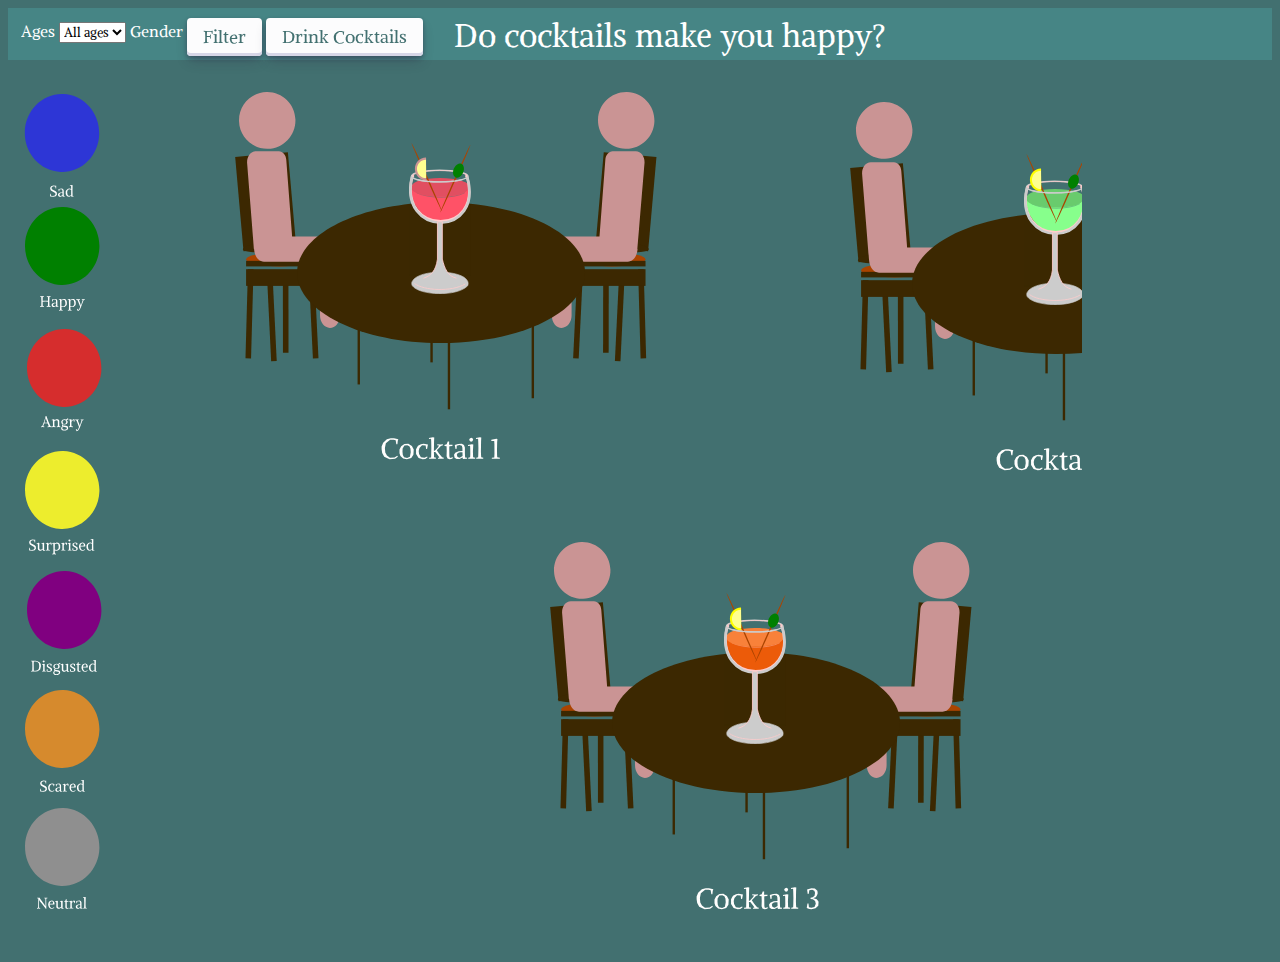
==== baroverview.html @ 88bedfd8 "asdd" ====
<!DOCTYPE html>
<html lang="en">
<head>
    <meta charset="UTF-8">
    <meta http-equiv="X-UA-Compatible" content="IE=edge">
    <meta name="viewport" content="width=device-width, initial-scale=1.0">
    <title>Food & Emotions</title>
    <link rel="stylesheet" href="css/stylesheet.css">
    <script src="https://d3js.org/d3.v6.min.js"></script>
    <link rel="stylesheet" type="text/css" href="//fonts.googleapis.com/css?family=Alike+Angular" />
    <link rel="icon" type="image/x-icon" href="images/cocktail.ico">
</head>
<body>
    <script src="js/script.js" ></script>
    <div class="topBar">
        <div class="buttonsPart">
        <form id="filterForm">
            <label for="Age">Ages</label>
            <select id="iAgeGroupInput" name="iAgeGroupInput">
                <option value="1">All ages</option>
                <option value="2">18 - 25</option>
                <option value="3">26 - 35</option>
                <option value="4">36 - 45</option>
                <option value="5">46+</option>
            </select>
            <label for="gender">Gender</label>
            <select id="sGenderInput" name="sGender">
                <option value="empty">Both</option>
                <option value="M">Male</option>
                <option value="F">Female</option>
            </select>
            </form> 
            <div class="ButtonsBox">
                <a id="filterButton" onclick="resetData()"><span>Filter</span></a>
                <a id="drinkButton" onclick="drinkAllCocktails()"><span>Drink Cocktails</span></a>
            </div>
        </div>
        <div class="pageTitle">
            <h1>Do cocktails make you happy?</h1>
        </div>
    </div>
        <div class="siteContent">
        <div class="svgBox">
            <svg width="1487" height="890" viewBox="0 0 1487 890" fill="none" xmlns="http://www.w3.org/2000/svg">
                <g clip-path="url(#clip0_1_2)">
                <rect width="1487" height="890" fill="#427070"/>
                <a href="table3.html" >
                <g clip-path="url(#clip1_1_2)">
                <rect x="926.237" y="661.971" width="5.56797" height="89.0875" transform="rotate(2.79064 926.237 661.971)" fill="#3C2801"/>
                <rect x="884.477" y="659.187" width="5.56797" height="89.0875" transform="rotate(2.79064 884.477 659.187)" fill="#3C2801"/>
                <rect x="945.096" y="659.365" width="5.56797" height="89.0875" transform="rotate(-1.59746 945.096 659.365)" fill="#3C2801"/>
                <rect x="910.194" y="661.558" width="5.56797" height="81.2284" transform="rotate(0.0763687 910.194 661.558)" fill="#3C2801"/>
                <rect x="882.924" y="659.187" width="69.5996" height="16.7039" fill="#3C2801"/>
                <ellipse cx="919.116" cy="649.443" rx="33.4078" ry="6.95996" fill="#AA4400"/>
                <rect x="885.708" y="650.835" width="66.8156" height="5.56797" fill="#3C2801"/>
                <rect x="910.75" y="542.26" width="52.8957" height="94.6554" transform="rotate(5.05367 910.75 542.26)" fill="#3C2801"/>
                <ellipse cx="929.379" cy="636.403" rx="26.5828" ry="4.99999" transform="rotate(6.19465 929.379 636.403)" fill="#3C2801"/>
                <g id="faceCocktail3">
                    <path id="faceCocktail3" d="M932.389 538.752C947.97 539.227 960.975 526.907 961.432 511.238C961.89 495.574 949.633 482.488 934.051 482.013C918.477 481.54 905.47 493.859 905.013 509.52C904.552 525.192 916.815 538.278 932.389 538.752Z" fill="#CA9494"/>
                    <g class="sadFaceExpression">
                        <path d="M919.5 503C921.985 503 924 501.209 924 499C924 496.791 921.985 495 919.5 495C917.015 495 915 496.791 915 499C915 501.209 917.015 503 919.5 503Z" fill="black"/>
                        <path d="M940.5 503C942.985 503 945 501.209 945 499C945 496.791 942.985 495 940.5 495C938.015 495 936 496.791 936 499C936 501.209 938.015 503 940.5 503Z" fill="black"/>
                        <path d="M941.143 522.999C940.953 522.999 940.761 522.903 940.601 522.703C937.476 518.786 933.533 516.629 929.5 516.629C925.466 516.629 921.524 518.786 918.399 522.703C918.033 523.163 917.493 523.079 917.193 522.517C916.894 521.955 916.948 521.127 917.315 520.668C920.745 516.368 925.073 514 929.5 514C933.927 514 938.255 516.368 941.685 520.667C942.052 521.127 942.106 521.955 941.807 522.516C941.637 522.835 941.391 522.999 941.143 522.999Z" fill="black"/>
                    </g>
                    <g class="happyFaceExpression">
                        <path d="M919.475 505.289C921.445 505.289 923.042 503.691 923.042 501.721C923.042 499.751 921.445 498.154 919.475 498.154C917.505 498.154 915.908 499.751 915.908 501.721C915.908 503.691 917.505 505.289 919.475 505.289Z" fill="black"/>
                        <path d="M939.452 505.289C941.422 505.289 943.02 503.691 943.02 501.721C943.02 499.751 941.422 498.154 939.452 498.154C937.482 498.154 935.885 499.751 935.885 501.721C935.885 503.691 937.482 505.289 939.452 505.289Z" fill="black"/>
                        <path d="M929.464 525.833C923.789 525.833 918.521 523.001 915.372 518.258C914.936 517.602 915.115 516.716 915.771 516.28C916.428 515.843 917.314 516.024 917.749 516.68C920.368 520.625 924.747 522.98 929.464 522.98C934.18 522.98 938.559 520.625 941.178 516.68C941.613 516.023 942.498 515.843 943.156 516.28C943.812 516.716 943.991 517.603 943.555 518.258C940.406 523.001 935.138 525.833 929.464 525.833Z" fill="black"/>
                    </g>
                    <g class="disgustedFaceExpression">
                        <path d="M920.512 506.64C922.573 506.64 924.244 504.97 924.244 502.908C924.244 500.847 922.573 499.176 920.512 499.176C918.451 499.176 916.78 500.847 916.78 502.908C916.78 504.97 918.451 506.64 920.512 506.64Z" fill="black"/>
                        <path d="M941.412 506.64C943.473 506.64 945.144 504.97 945.144 502.908C945.144 500.847 943.473 499.176 941.412 499.176C939.35 499.176 937.68 500.847 937.68 502.908C937.68 504.97 939.35 506.64 941.412 506.64Z" fill="black"/>
                        <path d="M943.215 523.278C942.225 524.441 941.302 525.031 940.471 525.031C940.459 525.031 940.449 525.031 940.438 525.031C939.634 525.015 938.777 524.435 937.883 523.297C936.643 521.762 935.354 520.985 933.994 521.001C932.675 521.012 931.407 521.778 930.226 523.276L930.224 523.277C929.233 524.44 928.311 525.03 927.48 525.03C927.469 525.03 927.458 525.03 927.447 525.03C926.643 525.014 925.787 524.434 924.892 523.296C923.661 521.771 922.361 521 921.029 521C921.02 521 921.011 521 921.002 521C919.673 521.011 918.396 521.787 917.207 523.308C916.869 523.74 916.954 524.359 917.397 524.689C917.84 525.019 918.473 524.935 918.811 524.503C919.602 523.493 920.344 522.975 921.018 522.97C921.021 522.97 921.025 522.97 921.028 522.97C921.711 522.97 922.478 523.49 923.298 524.505C924.577 526.133 925.958 526.972 927.406 527C927.431 527 927.456 527 927.48 527C928.938 527 930.384 526.171 931.775 524.535C931.78 524.53 931.78 524.522 931.785 524.517C931.791 524.511 931.798 524.509 931.802 524.503C932.593 523.493 933.336 522.975 934.008 522.97C934.012 522.97 934.016 522.97 934.019 522.97C934.702 522.97 935.469 523.49 936.289 524.505C937.567 526.133 938.949 526.972 940.396 527C940.421 527 940.446 527 940.47 527C941.928 527 943.375 526.171 944.767 524.535C945.124 524.117 945.064 523.496 944.635 523.148C944.208 522.8 943.572 522.86 943.215 523.278Z" fill="black"/>
                    </g>
                    <g class="surprisedFaceExpression">
                        <path d="M920.512 506.64C922.573 506.64 924.244 504.97 924.244 502.908C924.244 500.847 922.573 499.176 920.512 499.176C918.451 499.176 916.78 500.847 916.78 502.908C916.78 504.97 918.451 506.64 920.512 506.64Z" fill="black"/>
                        <path d="M941.412 506.64C943.473 506.64 945.144 504.97 945.144 502.908C945.144 500.847 943.473 499.176 941.412 499.176C939.35 499.176 937.68 500.847 937.68 502.908C937.68 504.97 939.35 506.64 941.412 506.64Z" fill="black"/>
                        <path d="M930.962 531.608C926.336 531.608 922.573 527.844 922.573 523.219C922.573 518.593 926.336 514.829 930.962 514.829C935.587 514.829 939.351 518.593 939.351 523.218C939.351 527.844 935.587 531.608 930.962 531.608ZM930.962 517.815C927.982 517.815 925.559 520.238 925.559 523.218C925.559 526.198 927.982 528.622 930.962 528.622C933.942 528.622 936.365 526.198 936.365 523.219C936.365 520.239 933.942 517.815 930.962 517.815Z" fill="black"/>
                    </g>
                    <g class="scaredFaceExpression">
                        <path d="M944.392 523.646L941.192 521.512C940.833 521.274 940.367 521.274 940.008 521.512L937.4 523.251L934.792 521.512C934.433 521.274 933.967 521.274 933.608 521.512L931 523.251L928.392 521.512C928.033 521.274 927.567 521.274 927.208 521.512L924.6 523.251L921.992 521.512C921.633 521.274 921.167 521.274 920.808 521.512L917.608 523.646C917.118 523.973 916.986 524.635 917.312 525.125C917.639 525.615 918.301 525.748 918.792 525.421L921.4 523.682L924.008 525.421C924.367 525.66 924.834 525.66 925.192 525.421L927.8 523.682L930.409 525.421C930.767 525.66 931.234 525.66 931.592 525.421L934.2 523.682L936.809 525.421C937.167 525.66 937.634 525.66 937.992 525.421L940.6 523.682L943.209 525.421C943.699 525.748 944.361 525.615 944.688 525.125C945.015 524.635 944.882 523.973 944.392 523.646Z" fill="black"/>
                        <path d="M924.6 507.467C924.6 503.932 921.734 501.067 918.2 501.067C914.666 501.067 911.8 503.932 911.8 507.467C911.8 511.001 914.666 513.867 918.2 513.867C921.734 513.867 924.6 511.001 924.6 507.467ZM913.933 507.467C913.933 505.111 915.844 503.2 918.2 503.2C920.556 503.2 922.467 505.111 922.467 507.467C922.467 509.822 920.556 511.733 918.2 511.733C915.844 511.733 913.933 509.823 913.933 507.467Z" fill="black"/>
                        <path d="M913.292 499.787C913.764 500.14 914.432 500.045 914.786 499.574C915.587 498.506 916.839 497.867 918.199 497.867C919.561 497.867 920.815 498.507 921.616 499.576C921.969 500.047 922.638 500.142 923.109 499.789C923.581 499.436 923.676 498.767 923.323 498.296C922.123 496.695 920.24 495.733 918.199 495.733C916.161 495.733 914.28 496.694 913.08 498.293C912.726 498.764 912.821 499.433 913.292 499.787Z" fill="black"/>
                        <path d="M938.89 499.787C939.361 500.14 940.03 500.045 940.383 499.574C941.185 498.506 942.437 497.867 943.797 497.867C945.159 497.867 946.412 498.507 947.214 499.576C947.567 500.047 948.236 500.142 948.707 499.789C949.178 499.435 949.274 498.767 948.92 498.296C947.72 496.695 945.838 495.733 943.797 495.733C941.759 495.733 939.878 496.694 938.677 498.293C938.324 498.764 938.419 499.433 938.89 499.787Z" fill="black"/>
                        <path d="M943.8 501.067C940.266 501.067 937.4 503.932 937.4 507.467C937.4 511.001 940.266 513.867 943.8 513.867C947.334 513.867 950.2 511.001 950.2 507.467C950.2 503.932 947.334 501.067 943.8 501.067ZM943.8 511.733C941.444 511.733 939.533 509.823 939.533 507.467C939.533 505.111 941.444 503.2 943.8 503.2C946.156 503.2 948.067 505.111 948.067 507.467C948.067 509.822 946.156 511.733 943.8 511.733Z" fill="black"/>
                        <path d="M943.8 508.533C944.389 508.533 944.867 508.056 944.867 507.467C944.867 506.878 944.389 506.4 943.8 506.4C943.211 506.4 942.733 506.878 942.733 507.467C942.733 508.056 943.211 508.533 943.8 508.533Z" fill="black"/>
                        <path d="M918.2 508.533C918.789 508.533 919.267 508.056 919.267 507.467C919.267 506.878 918.789 506.4 918.2 506.4C917.611 506.4 917.133 506.878 917.133 507.467C917.133 508.056 917.611 508.533 918.2 508.533Z" fill="black"/>
                    </g>
                    <g class="neutralFaceExpression">
                        <path d="M921.625 504.5C921.625 506.571 919.946 508.25 917.875 508.25C915.804 508.25 914.125 506.571 914.125 504.5C914.125 502.429 915.804 500.75 917.875 500.75C919.946 500.75 921.625 502.429 921.625 504.5Z" fill="black"/>
                        <path d="M947.875 504.5C947.875 506.571 946.196 508.25 944.125 508.25C942.054 508.25 940.375 506.571 940.375 504.5C940.375 502.429 942.054 500.75 944.125 500.75C946.196 500.75 947.875 502.429 947.875 504.5Z" fill="black"/>
                        <path fill-rule="evenodd" clip-rule="evenodd" d="M916 525.125C916 524.089 916.839 523.25 917.875 523.25H944.125C945.161 523.25 946 524.089 946 525.125C946 526.161 945.161 527 944.125 527H917.875C916.839 527 916 526.161 916 525.125Z" fill="black"/>
                    </g>
                    <g class="angryFaceExpression">
                        <path d="M918.284 526.173C919.532 525.093 921.239 524.263 923.173 523.705C925.119 523.143 927.299 522.854 929.5 522.854C931.701 522.854 933.881 523.143 935.827 523.705C937.761 524.263 939.468 525.093 940.716 526.173" stroke="black" stroke-width="2.66667" stroke-linecap="round"/>
                        <path d="M944.292 500.667L935.417 506.583" stroke="black" stroke-width="2.66667" stroke-linecap="round"/>
                        <path d="M914.708 500.667L923.583 506.583" stroke="black" stroke-width="2.66667" stroke-linecap="round"/>
                        <path d="M917.667 509.542C919.3 509.542 920.625 508.217 920.625 506.583C920.625 504.949 919.3 503.625 917.667 503.625C916.033 503.625 914.708 504.949 914.708 506.583C914.708 508.217 916.033 509.542 917.667 509.542Z" fill="black"/>
                        <path d="M941.333 509.542C942.967 509.542 944.292 508.217 944.292 506.583C944.292 504.949 942.967 503.625 941.333 503.625C939.699 503.625 938.375 504.949 938.375 506.583C938.375 508.217 939.699 509.542 941.333 509.542Z" fill="black"/>
                    </g>
                </g>
                
                <path d="M951.495 553.319C951.744 550.226 950.95 547.145 949.315 544.837C947.679 542.528 945.348 541.198 942.901 541.198H919.65C915.872 541.198 912.71 544.847 912.347 549.628L906.497 626.515H871.946C868.435 626.515 865.067 628.29 862.587 631.449C860.106 634.609 858.715 638.894 858.72 643.358L858.794 705.378C858.803 712.327 863.235 717.921 868.697 717.921C868.701 717.921 868.709 717.921 868.714 717.921C874.184 717.921 878.61 712.27 878.603 705.316L878.544 655.525C878.543 654.498 878.863 653.513 879.434 652.785C880.004 652.059 880.779 651.652 881.586 651.652H934.659C940.128 651.652 943.986 646.344 944.564 639.066C944.601 638.582 949.385 579.408 951.495 553.319Z" fill="#CA9494"/>
                <rect width="5.56797" height="89.0875" transform="matrix(-0.998814 0.0486865 0.0486865 0.998814 579.383 661.971)" fill="#3C2801"/>
                <rect width="5.56797" height="89.0875" transform="matrix(-0.998814 0.0486865 0.0486865 0.998814 621.143 659.187)" fill="#3C2801"/>
                <rect width="5.56797" height="89.0875" transform="matrix(-0.999611 -0.0278773 -0.0278773 0.999611 560.524 659.365)" fill="#3C2801"/>
                <rect width="5.56797" height="81.2284" transform="matrix(-0.999999 0.00133288 0.00133288 0.999999 595.426 661.558)" fill="#3C2801"/>
                <rect width="69.5996" height="16.7039" transform="matrix(-1 0 0 1 622.696 659.187)" fill="#3C2801"/>
                <ellipse cx="33.4078" cy="6.95996" rx="33.4078" ry="6.95996" transform="matrix(-1 0 0 1 619.912 642.483)" fill="#AA4400"/>
                <rect width="66.8156" height="5.56797" transform="matrix(-1 0 0 1 619.912 650.835)" fill="#3C2801"/>
                <rect width="52.8957" height="94.6554" transform="matrix(-0.996113 0.0880888 0.0880888 0.996113 594.87 542.26)" fill="#3C2801"/>
                <ellipse cx="26.5828" cy="4.99999" rx="26.5828" ry="4.99999" transform="matrix(-0.994161 0.107907 0.107907 0.994161 602.129 628.564)" fill="#3C2801"/>
                <g  id="faceCocktail3">
                    <path id="faceCocktail3" d="M575.056 538.752C559.474 539.227 546.47 526.907 546.012 511.238C545.555 495.574 557.812 482.488 573.394 482.013C588.967 481.54 601.975 493.859 602.432 509.52C602.893 525.192 590.63 538.278 575.056 538.752Z" fill="#CA9494"/>
                    <g class="sadFaceExpression">
                        <path d="M564.5 505C566.985 505 569 503.209 569 501C569 498.791 566.985 497 564.5 497C562.015 497 560 498.791 560 501C560 503.209 562.015 505 564.5 505Z" fill="black"/>
                        <path d="M585.5 505C587.985 505 590 503.209 590 501C590 498.791 587.985 497 585.5 497C583.015 497 581 498.791 581 501C581 503.209 583.015 505 585.5 505Z" fill="black"/>
                        <path d="M586.143 524.999C585.953 524.999 585.761 524.903 585.601 524.703C582.476 520.786 578.533 518.629 574.5 518.629C570.466 518.629 566.524 520.786 563.399 524.703C563.033 525.163 562.493 525.079 562.193 524.517C561.894 523.955 561.948 523.127 562.315 522.668C565.745 518.368 570.073 516 574.5 516C578.927 516 583.255 518.368 586.685 522.667C587.052 523.127 587.106 523.955 586.807 524.516C586.637 524.835 586.391 524.999 586.143 524.999Z" fill="black"/>
                    </g>
                    <g class="happyFaceExpression">
                        <path d="M564.475 507.289C566.445 507.289 568.042 505.691 568.042 503.721C568.042 501.751 566.445 500.154 564.475 500.154C562.505 500.154 560.908 501.751 560.908 503.721C560.908 505.691 562.505 507.289 564.475 507.289Z" fill="black"/>
                        <path d="M584.452 507.289C586.422 507.289 588.02 505.691 588.02 503.721C588.02 501.751 586.422 500.154 584.452 500.154C582.482 500.154 580.885 501.751 580.885 503.721C580.885 505.691 582.482 507.289 584.452 507.289Z" fill="black"/>
                        <path d="M574.464 527.833C568.789 527.833 563.521 525.001 560.372 520.258C559.936 519.602 560.115 518.716 560.771 518.28C561.428 517.843 562.314 518.024 562.749 518.68C565.368 522.625 569.748 524.98 574.464 524.98C579.18 524.98 583.559 522.625 586.178 518.68C586.613 518.023 587.498 517.843 588.156 518.28C588.812 518.716 588.991 519.603 588.555 520.258C585.406 525.001 580.138 527.833 574.464 527.833Z" fill="black"/>
                    </g>
                    <g class="disgustedFaceExpression">
                        <path d="M565.512 508.64C567.573 508.64 569.244 506.97 569.244 504.908C569.244 502.847 567.573 501.176 565.512 501.176C563.451 501.176 561.78 502.847 561.78 504.908C561.78 506.97 563.451 508.64 565.512 508.64Z" fill="black"/>
                        <path d="M586.412 508.64C588.473 508.64 590.144 506.97 590.144 504.908C590.144 502.847 588.473 501.176 586.412 501.176C584.35 501.176 582.68 502.847 582.68 504.908C582.68 506.97 584.35 508.64 586.412 508.64Z" fill="black"/>
                        <path d="M588.215 525.278C587.225 526.441 586.302 527.031 585.471 527.031C585.459 527.031 585.449 527.031 585.438 527.031C584.634 527.015 583.777 526.435 582.883 525.297C581.643 523.762 580.354 522.985 578.994 523.001C577.675 523.012 576.407 523.778 575.226 525.276L575.224 525.277C574.233 526.44 573.311 527.03 572.48 527.03C572.469 527.03 572.458 527.03 572.447 527.03C571.643 527.014 570.787 526.434 569.892 525.296C568.661 523.771 567.361 523 566.029 523C566.02 523 566.011 523 566.002 523C564.673 523.011 563.396 523.787 562.207 525.308C561.869 525.74 561.954 526.359 562.397 526.689C562.84 527.019 563.473 526.935 563.811 526.503C564.602 525.493 565.344 524.975 566.018 524.97C566.021 524.97 566.025 524.97 566.028 524.97C566.711 524.97 567.478 525.49 568.298 526.505C569.577 528.133 570.958 528.972 572.406 529C572.431 529 572.456 529 572.48 529C573.938 529 575.384 528.171 576.775 526.535C576.78 526.53 576.78 526.522 576.785 526.517C576.791 526.511 576.798 526.509 576.802 526.503C577.593 525.493 578.336 524.975 579.008 524.97C579.012 524.97 579.016 524.97 579.019 524.97C579.702 524.97 580.469 525.49 581.289 526.505C582.567 528.133 583.949 528.972 585.396 529C585.421 529 585.446 529 585.47 529C586.928 529 588.375 528.171 589.767 526.535C590.124 526.117 590.064 525.496 589.635 525.148C589.208 524.8 588.572 524.86 588.215 525.278Z" fill="black"/>
                    </g>
                    <g class="surprisedFaceExpression">
                        <path d="M565.512 508.64C567.573 508.64 569.244 506.97 569.244 504.908C569.244 502.847 567.573 501.176 565.512 501.176C563.451 501.176 561.78 502.847 561.78 504.908C561.78 506.97 563.451 508.64 565.512 508.64Z" fill="black"/>
                        <path d="M586.412 508.64C588.473 508.64 590.144 506.97 590.144 504.908C590.144 502.847 588.473 501.176 586.412 501.176C584.35 501.176 582.68 502.847 582.68 504.908C582.68 506.97 584.35 508.64 586.412 508.64Z" fill="black"/>
                        <path d="M575.962 533.608C571.336 533.608 567.573 529.844 567.573 525.219C567.573 520.593 571.336 516.829 575.962 516.829C580.587 516.829 584.351 520.593 584.351 525.218C584.351 529.844 580.587 533.608 575.962 533.608ZM575.962 519.815C572.982 519.815 570.559 522.238 570.559 525.218C570.559 528.198 572.982 530.622 575.962 530.622C578.942 530.622 581.365 528.198 581.365 525.219C581.365 522.239 578.942 519.815 575.962 519.815Z" fill="black"/>
                    </g>
                    <g class="scaredFaceExpression">
                        <path d="M589.392 525.646L586.192 523.512C585.833 523.274 585.367 523.274 585.008 523.512L582.4 525.251L579.792 523.512C579.433 523.274 578.967 523.274 578.608 523.512L576 525.251L573.392 523.512C573.033 523.274 572.567 523.274 572.208 523.512L569.6 525.251L566.992 523.512C566.633 523.274 566.167 523.274 565.808 523.512L562.608 525.646C562.118 525.973 561.986 526.635 562.312 527.125C562.639 527.615 563.301 527.748 563.792 527.421L566.4 525.682L569.008 527.421C569.367 527.66 569.834 527.66 570.192 527.421L572.8 525.682L575.409 527.421C575.767 527.66 576.234 527.66 576.592 527.421L579.2 525.682L581.809 527.421C582.167 527.66 582.634 527.66 582.992 527.421L585.6 525.682L588.209 527.421C588.699 527.748 589.361 527.615 589.688 527.125C590.015 526.635 589.882 525.973 589.392 525.646Z" fill="black"/>
                        <path d="M569.6 509.467C569.6 505.932 566.734 503.067 563.2 503.067C559.666 503.067 556.8 505.932 556.8 509.467C556.8 513.001 559.666 515.867 563.2 515.867C566.734 515.867 569.6 513.001 569.6 509.467ZM558.933 509.467C558.933 507.111 560.844 505.2 563.2 505.2C565.556 505.2 567.467 507.111 567.467 509.467C567.467 511.822 565.556 513.733 563.2 513.733C560.844 513.733 558.933 511.823 558.933 509.467Z" fill="black"/>
                        <path d="M558.292 501.787C558.764 502.14 559.432 502.045 559.786 501.574C560.587 500.506 561.839 499.867 563.199 499.867C564.561 499.867 565.815 500.507 566.616 501.576C566.969 502.047 567.638 502.142 568.109 501.789C568.581 501.436 568.676 500.767 568.323 500.296C567.123 498.695 565.24 497.733 563.199 497.733C561.161 497.733 559.28 498.694 558.08 500.293C557.726 500.764 557.821 501.433 558.292 501.787Z" fill="black"/>
                        <path d="M583.89 501.787C584.361 502.14 585.03 502.045 585.383 501.574C586.185 500.506 587.437 499.867 588.797 499.867C590.159 499.867 591.412 500.507 592.214 501.576C592.567 502.047 593.236 502.142 593.707 501.789C594.178 501.435 594.274 500.767 593.92 500.296C592.72 498.695 590.838 497.733 588.797 497.733C586.759 497.733 584.878 498.694 583.677 500.293C583.324 500.764 583.419 501.433 583.89 501.787Z" fill="black"/>
                        <path d="M588.8 503.067C585.266 503.067 582.4 505.932 582.4 509.467C582.4 513.001 585.266 515.867 588.8 515.867C592.334 515.867 595.2 513.001 595.2 509.467C595.2 505.932 592.334 503.067 588.8 503.067ZM588.8 513.733C586.444 513.733 584.533 511.823 584.533 509.467C584.533 507.111 586.444 505.2 588.8 505.2C591.156 505.2 593.067 507.111 593.067 509.467C593.067 511.822 591.156 513.733 588.8 513.733Z" fill="black"/>
                        <path d="M588.8 510.533C589.389 510.533 589.867 510.056 589.867 509.467C589.867 508.878 589.389 508.4 588.8 508.4C588.211 508.4 587.733 508.878 587.733 509.467C587.733 510.056 588.211 510.533 588.8 510.533Z" fill="black"/>
                        <path d="M563.2 510.533C563.789 510.533 564.267 510.056 564.267 509.467C564.267 508.878 563.789 508.4 563.2 508.4C562.611 508.4 562.133 508.878 562.133 509.467C562.133 510.056 562.611 510.533 563.2 510.533Z" fill="black"/>
                    </g>
                    <g class="neutralFaceExpression">
                        <path d="M566.625 506.5C566.625 508.571 564.946 510.25 562.875 510.25C560.804 510.25 559.125 508.571 559.125 506.5C559.125 504.429 560.804 502.75 562.875 502.75C564.946 502.75 566.625 504.429 566.625 506.5Z" fill="black"/>
                        <path d="M592.875 506.5C592.875 508.571 591.196 510.25 589.125 510.25C587.054 510.25 585.375 508.571 585.375 506.5C585.375 504.429 587.054 502.75 589.125 502.75C591.196 502.75 592.875 504.429 592.875 506.5Z" fill="black"/>
                        <path fill-rule="evenodd" clip-rule="evenodd" d="M561 527.125C561 526.089 561.839 525.25 562.875 525.25H589.125C590.161 525.25 591 526.089 591 527.125C591 528.161 590.161 529 589.125 529H562.875C561.839 529 561 528.161 561 527.125Z" fill="black"/>
                    </g>
                    <g class="angryFaceExpression">
                        <path d="M563.284 528.173C564.532 527.093 566.239 526.263 568.173 525.705C570.119 525.143 572.299 524.854 574.5 524.854C576.701 524.854 578.881 525.143 580.827 525.705C582.761 526.263 584.468 527.093 585.716 528.173" stroke="black" stroke-width="2.66667" stroke-linecap="round"/>
                        <path d="M589.292 502.667L580.417 508.583" stroke="black" stroke-width="2.66667" stroke-linecap="round"/>
                        <path d="M559.708 502.667L568.583 508.583" stroke="black" stroke-width="2.66667" stroke-linecap="round"/>
                        <path d="M562.667 511.542C564.301 511.542 565.625 510.217 565.625 508.583C565.625 506.949 564.301 505.625 562.667 505.625C561.033 505.625 559.708 506.949 559.708 508.583C559.708 510.217 561.033 511.542 562.667 511.542Z" fill="black"/>
                        <path d="M586.333 511.542C587.967 511.542 589.292 510.217 589.292 508.583C589.292 506.949 587.967 505.625 586.333 505.625C584.699 505.625 583.375 506.949 583.375 508.583C583.375 510.217 584.699 511.542 586.333 511.542Z" fill="black"/>
                    </g>
                </g>
                <path d="M554.125 553.319C553.876 550.226 554.67 547.145 556.305 544.837C557.941 542.528 560.272 541.198 562.719 541.198H585.97C589.748 541.198 592.91 544.847 593.273 549.628L599.123 626.515H633.674C637.185 626.515 640.553 628.29 643.033 631.449C645.514 634.609 646.905 638.894 646.9 643.358L646.826 705.378C646.817 712.327 642.385 717.921 636.923 717.921C636.919 717.921 636.911 717.921 636.906 717.921C631.436 717.921 627.01 712.27 627.017 705.316L627.076 655.525C627.077 654.498 626.757 653.513 626.186 652.785C625.616 652.059 624.841 651.652 624.034 651.652H570.961C565.492 651.652 561.634 646.344 561.056 639.066C561.019 638.582 556.235 579.408 554.125 553.319Z" fill="#CA9494"/>
                <path d="M738.556 752.366V614.326" stroke="#3C2801" stroke-width="2.38"/>
                <path d="M665.77 774.453V636.413" stroke="#3C2801" stroke-width="2.38"/>
                <path d="M755.962 799.3V661.26" stroke="#3C2801" stroke-width="2.38"/>
                <path d="M746.468 730.28V592.24" stroke="#3C2801" stroke-width="2.38"/>
                <path d="M839.824 788.257V650.217" stroke="#3C2801" stroke-width="2.38"/>
                <path d="M748.05 733.041C827.573 733.041 892.04 701.521 892.04 662.64C892.04 623.759 827.573 592.24 748.05 592.24C668.527 592.24 604.06 623.759 604.06 662.64C604.06 701.521 668.527 733.041 748.05 733.041Z" fill="#3C2801"/>
                <path d="M704.896 846.721L702.04 848.663L696.613 849.291L691.216 846.721L689.188 843.037L688.617 839.352V836.439L690.159 832.698L693.843 829.214L697.756 828.128H700.955L705.324 829.242L704.81 830.699L704.41 834.154L703.325 834.24L702.668 830.242L700.555 829.699H697.128L692.844 833.355L691.901 838.039L692.301 842.38L693.957 845.436L696.928 847.778L701.583 847.378L704.239 845.778L704.896 846.721ZM706.491 843.294V839.552L708.176 836.154L711.404 834.012L715.316 833.869L718.886 836.011L720.743 839.438L720.4 844.664L718.286 848.035L713.86 849.291L710.147 848.577L707.434 846.121L706.491 843.294ZM709.633 838.581L709.49 841.78L709.833 845.093L711.061 847.235L714.088 847.977L716.887 846.749L717.715 842.294L717.43 838.581L716.373 836.211L714.288 835.154L711.432 835.468L709.633 838.581ZM732.628 835.497L729.03 835.211L726.46 837.953L725.717 840.923L726.088 843.95L727.916 847.263L731.429 847.835L734.114 846.407L734.628 847.149L732.371 848.948L729.687 849.291L725.603 848.12L723.061 843.979L723.032 839.21L724.974 835.811L727.973 834.24L730.572 833.869L734.942 834.44L734.085 838.924L733.143 839.067L732.628 835.497ZM744.777 837.524L746.091 835.611L744.177 835.297L744.32 834.297L747.319 834.44L749.947 834.297L749.889 835.297L747.89 835.925L743.806 840.323L746.177 843.665L749.118 847.292L750.803 847.863L750.661 848.863L747.69 848.72L744.977 848.863L745.034 847.863L746.405 847.778L745.634 846.35L742.321 841.951H740.922L740.979 843.979L741.036 847.292L743.006 847.863L742.835 848.863L739.665 848.72L736.009 848.863L736.124 847.863L738.123 847.378L738.208 844.293L738.323 838.039L738.208 831.67L738.066 828.814L736.038 828.899L735.895 827.9L739.836 827.129L741.264 827.443L741.064 831.213L740.893 840.837H741.778L744.777 837.524ZM758.461 849.006L756.518 849.291L754.491 848.606L753.577 846.321L753.72 841.009L753.577 836.211L751.606 835.925L751.435 834.926L753.691 834.326L754.719 831.441H756.176L756.09 834.64L759.546 834.754L759.374 836.011L756.376 836.211L756.261 837.524L756.376 846.178L756.947 847.892L759.632 847.178L760.06 848.035L758.461 849.006ZM764.551 847.121L766.693 847.663L769.577 846.007L769.463 842.151H766.978L764.779 843.037L763.78 844.807L764.551 847.121ZM771.919 843.522L772.119 847.549L774.09 847.835L773.89 848.777L769.92 849.12L769.549 847.435H769.406L766.579 849.12H763.608L761.609 847.663L761.009 844.864L762.266 842.637L765.693 841.152L769.463 841.009L769.349 837.439L768.806 835.668L766.493 835.011L763.723 835.668L763.637 838.695L762.523 838.924L761.78 835.011L765.065 834.04L768.749 833.869L770.977 834.954L771.891 837.41L771.919 843.522ZM776.863 828.5L778.177 827.871L779.547 828.328L780.176 829.87L779.376 831.127L778.034 831.67L776.777 830.899L776.177 829.613L776.863 828.5ZM780.09 838.353L779.919 841.209L780.004 843.979L780.119 847.292L782.204 847.863L782.061 848.863L778.691 848.72L775.206 848.863L775.263 847.863L777.148 847.292L777.291 844.293L777.234 838.81L777.091 835.839L775.064 835.925L774.921 834.926L778.862 834.154L780.29 834.469L780.09 838.353ZM788.088 831.213L787.917 841.209L788.002 843.979L788.231 847.292L790.316 847.863L790.173 848.863L786.689 848.72L783.204 848.863L783.261 847.863L785.146 847.292L785.289 844.293L785.403 838.039L785.232 831.67L785.089 828.814L783.061 828.899L782.919 827.9L786.86 827.129L788.288 827.443L788.088 831.213ZM810.268 845.807L807.555 848.349L803.528 849.177L801.186 848.948L798.729 848.12L799.443 843.436L800.472 843.579L800.957 847.263L803.299 847.778L806.498 846.949L807.783 843.636L807.098 840.952L804.87 839.267L802.557 838.924V837.782L804.756 837.296L806.526 835.64L807.069 832.784L806.298 830.756L804.184 829.728L801.3 830.356L800.757 833.869L799.729 834.012L799.072 829.499L803.442 828.157L806.869 828.614L809.382 830.727L809.697 833.212L809.068 835.354L807.812 837.125L805.441 838.096V838.21L808.783 839.152L810.582 841.78L810.268 845.807Z" fill="#FFFEFD"/>
                
                <g clip-path="url(#clip2_1_2)">
                <g id="Cocktail3Content">
                    <path d="M718.5 577L776.5 577.26L775 583L776.263 588L772.988 596.645L764.709 606.202L757.952 610.106L750.53 612.26L743.297 611.183L736.446 608.625L730.736 605.395L725.883 600.279L721.22 593.279L719.5 587.5L718.46 583.318V580.5L718.5 577Z" fill="#EC5B09" stroke="#EC5B09" stroke-width="0.336032"/>
                    <path d="M723.883 582.85C735.251 588.585 760.399 588.976 771.533 582.85" stroke="#FFCCCC" stroke-width="0.416742" stroke-linecap="round" stroke-linejoin="round"/>
                    <path d="M776.5 577.5C774.661 579.183 774.174 582.135 768.538 583.875C762.902 585.616 755.255 586.596 747.275 586.602C739.296 586.607 731.636 585.637 725.975 583.904C720.314 582.171 718.535 579.959 718.5 577.5C718.464 575.041 720.176 572.537 725.788 570.788C731.4 569.04 739.033 568.049 747.014 568.033C754.994 568.017 762.67 568.977 768.355 570.703C774.041 572.429 776.432 574.541 776.5 577" fill="#F8813A"/>
                </g>
                <path d="M720 594L690.5 598.5L606.08 664.76H730.08L739.08 662.76L741.58 660.26L744.08 650.26V616.26V613.76L736.58 612.26L728.08 607.76L721.58 601.26L720 594Z" fill="#3B2801"/>
                <path d="M753.58 660.26L762.08 664.76H870.58L865.08 624.26L822.5 603.26L774.5 594V597.5L771.08 603.26L764.08 609.76L758.58 612.26L754.58 613.76H749.58V641.26L749.08 650.26L750.58 653.76L753.58 660.26Z" fill="#3B2801"/>
                <path d="M730.08 664.76L739.08 662.76L741.58 660.26L744.08 650.26V616.26V613.76L736.58 612.26L728.08 607.76L721.58 601.26L720 594L690.5 598.5L606.08 664.76M730.08 664.76H762.08M730.08 664.76H606.08M762.08 664.76L753.58 660.26L750.58 653.76L749.08 650.26L749.58 641.26V613.76H754.58L758.58 612.26L764.08 609.76L771.08 603.26L774.5 597.5V594L822.5 603.26L865.08 624.26L870.58 664.76M762.08 664.76H870.58M870.58 664.76H606.08" stroke="#3B2801"/>
                <path d="M719.276 566.084C704.577 626.477 791.544 626.244 773.902 566.084H774.068" stroke="#FFCCCC" stroke-width="2.52971" stroke-linecap="round" stroke-linejoin="round"/>
                <path d="M719.057 566.214C703.88 628.248 792.301 628.008 774.087 566.214" stroke="#CCCCCC" stroke-width="2.60524" stroke-linecap="round" stroke-linejoin="round"/>
                <path d="M774.77 566.091C774.767 567.644 771.818 569.133 766.568 570.232C761.319 571.331 754.197 571.95 746.766 571.953C739.335 571.956 732.201 571.344 726.928 570.25C721.656 569.155 718.676 567.669 718.642 566.116C718.609 564.563 721.526 563.071 726.753 561.967C731.98 560.863 739.09 560.237 746.522 560.227C753.954 560.216 761.102 560.823 766.397 561.912C771.693 563.002 774.704 564.486 774.77 566.039" stroke="#CCCCCC" stroke-width="1.28466" stroke-linecap="round" stroke-linejoin="round"/>
                <path d="M719.796 565.116C726.926 558.968 766.934 559.062 773.659 565.026" stroke="#FFCCCC" stroke-width="0.805126" stroke-linecap="round" stroke-linejoin="round"/>
                <path d="M720.487 564.412C719.782 564.485 719.232 565.102 719.232 565.844C719.232 566.635 719.858 567.275 720.63 567.275C720.709 567.275 720.784 567.263 720.86 567.25V564.429C720.784 564.415 720.71 564.412 720.63 564.412C720.581 564.412 720.534 564.407 720.487 564.412Z" fill="#FFCCCC" stroke="#FFCCCC" stroke-width="0.260906" stroke-linecap="round" stroke-linejoin="round"/>
                <path d="M772.935 564.317C773.637 564.393 774.186 565.03 774.186 565.796C774.186 566.613 773.562 567.275 772.792 567.275C772.713 567.275 772.638 567.262 772.562 567.249V564.334C772.638 564.321 772.712 564.317 772.792 564.317C772.84 564.317 772.888 564.312 772.935 564.317Z" fill="#FFCCCC" stroke="#FFCCCC" stroke-width="0.264841" stroke-linecap="round" stroke-linejoin="round"/>
                <path d="M761.742 568.333C757.752 577.279 753.993 585.888 751.289 592.271C748.584 598.654 747.156 602.291 747.317 602.382C747.478 602.473 749.215 599.012 752.147 592.758C755.079 586.504 758.967 577.967 762.957 569.022C766.947 560.076 770.714 551.452 773.431 545.042C776.148 538.631 777.593 534.958 777.45 534.828C777.306 534.698 775.585 538.121 772.665 544.347C769.745 550.574 765.863 559.094 761.873 568.039" fill="#AA4400"/>
                <path d="M760.815 558.674C760.068 560.467 759.841 562.391 760.184 564.024C760.527 565.656 761.412 566.865 762.646 567.384C763.879 567.903 765.36 567.69 766.763 566.792C768.166 565.894 769.377 564.384 770.13 562.593C770.883 560.802 771.116 558.878 770.779 557.241C770.442 555.604 769.562 554.389 768.332 553.862C767.102 553.336 765.622 553.54 764.218 554.431C762.813 555.322 761.598 556.827 760.84 558.615" fill="#008000"/>
                <path d="M734.27 566.508C738.259 575.454 742.019 584.063 744.723 590.447C747.427 596.83 748.856 600.466 748.695 600.557C748.534 600.649 746.797 597.188 743.865 590.933C740.933 584.679 737.045 576.143 733.055 567.197C729.065 558.252 725.298 549.628 722.581 543.217C719.864 536.807 718.418 533.133 718.562 533.003C718.706 532.873 720.426 536.297 723.347 542.523C726.267 548.749 730.148 557.269 734.139 566.214" fill="#AA4400"/>
                <path d="M732.853 547.569C732.923 547.568 732.992 547.572 733.062 547.573L733.235 570.275C733.165 570.276 733.097 570.281 733.027 570.281C726.931 570.328 721.95 565.281 721.902 559.009L721.901 558.91C721.906 552.677 726.795 547.615 732.853 547.569Z" fill="#FFFF00"/>
                <path d="M724.095 569.553C729.385 571.063 737.808 571.956 746.766 571.954C755.683 571.948 764.054 571.056 769.319 569.553" stroke="#CCCCCC" stroke-width="1.28466" stroke-linecap="round" stroke-linejoin="round"/>
                <path d="M732.828 549.725C732.885 549.725 732.941 549.728 732.997 549.728L733.137 568.117C733.081 568.118 733.025 568.122 732.969 568.122C728.031 568.16 723.996 564.072 723.957 558.992L723.957 558.912C723.961 553.863 727.921 549.763 732.828 549.725Z" fill="#FFFF90"/>
                <path d="M719.404 671.133C726.296 658.738 769.628 659.594 774.619 671.133C775.276 672.238 775.321 674.573 774.619 675.869C763.514 687.126 726.571 685.326 719.404 675.869C718.573 674.857 718.469 672.004 719.404 671.133Z" fill="#CCCCCC" stroke="#CCCCCC" stroke-width="0.620219"/>
                <path d="M721.868 673.803C730.741 680.528 758.24 682.207 771.997 674.164" stroke="#FFCCCC" stroke-width="0.763248" stroke-linecap="round" stroke-linejoin="round"/>
                <path d="M730.818 668.103C737.495 665.904 742.929 661.292 744.447 649.073V611.744H749.315V649.073C751.419 658.207 754.663 666.056 763.052 668.103" fill="#CCCCCC"/>
                <path d="M730.818 668.103C737.495 665.904 742.929 661.292 744.447 649.073V611.744H749.315V649.073C751.419 658.207 754.663 666.056 763.052 668.103" stroke="#FFCCCC" stroke-width="0.882249" stroke-linecap="round" stroke-linejoin="round"/>
                </g>                
                </g>
            </a>
            <a href="table2.html" >
                <g clip-path="url(#clip3_1_2)">
                <rect x="1226.24" y="222.971" width="5.56797" height="89.0875" transform="rotate(2.79064 1226.24 222.971)" fill="#3C2801"/>
                <rect x="1184.48" y="220.187" width="5.56797" height="89.0875" transform="rotate(2.79064 1184.48 220.187)" fill="#3C2801"/>
                <rect x="1245.1" y="220.365" width="5.56797" height="89.0875" transform="rotate(-1.59746 1245.1 220.365)" fill="#3C2801"/>
                <rect x="1210.19" y="222.557" width="5.56797" height="81.2284" transform="rotate(0.0763687 1210.19 222.557)" fill="#3C2801"/>
                <rect x="1182.92" y="220.187" width="69.5996" height="16.7039" fill="#3C2801"/>
                <ellipse cx="1219.12" cy="210.443" rx="33.4078" ry="6.95996" fill="#AA4400"/>
                <rect x="1185.71" y="211.835" width="66.8156" height="5.56797" fill="#3C2801"/>
                <rect x="1210.75" y="103.26" width="52.8957" height="94.6554" transform="rotate(5.05367 1210.75 103.26)" fill="#3C2801"/>
                <ellipse cx="1229.38" cy="197.403" rx="26.5828" ry="4.99999" transform="rotate(6.19465 1229.38 197.403)" fill="#3C2801"/>
                <g id="faceCocktail2">
                    <path id="faceCocktail2" d="M1226.39 98.7524C1241.97 99.2271 1254.97 86.9067 1255.43 71.2382C1255.89 55.5739 1243.63 42.4879 1228.05 42.0132C1212.48 41.5399 1199.47 53.8589 1199.01 69.5203C1198.55 85.1917 1210.82 98.2777 1226.39 98.7524Z" fill="#CA9494"/>
                    <g class="sadFaceExpression">
                        <path d="M1219.5 64C1221.99 64 1224 62.2091 1224 60C1224 57.7909 1221.99 56 1219.5 56C1217.01 56 1215 57.7909 1215 60C1215 62.2091 1217.01 64 1219.5 64Z" fill="black"/>
                        <path d="M1240.5 64C1242.99 64 1245 62.2091 1245 60C1245 57.7909 1242.99 56 1240.5 56C1238.01 56 1236 57.7909 1236 60C1236 62.2091 1238.01 64 1240.5 64Z" fill="black"/>
                        <path d="M1241.14 83.9995C1240.95 83.9995 1240.76 83.9029 1240.6 83.7031C1237.48 79.7859 1233.53 77.6285 1229.5 77.6285C1225.47 77.6285 1221.52 79.7859 1218.4 83.7031C1218.03 84.1631 1217.49 84.079 1217.19 83.5171C1216.89 82.9553 1216.95 82.1273 1217.31 81.668C1220.74 77.3677 1225.07 75 1229.5 75C1233.93 75 1238.25 77.3683 1241.69 81.6673C1242.05 82.1266 1242.11 82.9546 1241.81 83.5165C1241.64 83.8345 1241.39 83.9995 1241.14 83.9995Z" fill="black"/>
                    </g>
                    <g class="happyFaceExpression">
                        <path d="M1219.47 66.2886C1221.45 66.2886 1223.04 64.6914 1223.04 62.7212C1223.04 60.751 1221.45 59.1538 1219.47 59.1538C1217.5 59.1538 1215.91 60.751 1215.91 62.7212C1215.91 64.6914 1217.5 66.2886 1219.47 66.2886Z" fill="black"/>
                        <path d="M1239.45 66.2886C1241.42 66.2886 1243.02 64.6914 1243.02 62.7212C1243.02 60.751 1241.42 59.1538 1239.45 59.1538C1237.48 59.1538 1235.88 60.751 1235.88 62.7212C1235.88 64.6914 1237.48 66.2886 1239.45 66.2886Z" fill="black"/>
                        <path d="M1229.46 86.8332C1223.79 86.8332 1218.52 84.0014 1215.37 79.2582C1214.94 78.6018 1215.11 77.7157 1215.77 77.2804C1216.43 76.8431 1217.31 77.0236 1217.75 77.68C1220.37 81.6248 1224.75 83.98 1229.46 83.98C1234.18 83.98 1238.56 81.6248 1241.18 77.68C1241.61 77.0229 1242.5 76.8431 1243.16 77.2804C1243.81 77.7157 1243.99 78.6025 1243.56 79.2582C1240.41 84.0014 1235.14 86.8332 1229.46 86.8332Z" fill="black"/>
                    </g>
                    <g class="disgustedFaceExpression">
                        <path d="M1220.51 67.6404C1222.57 67.6404 1224.24 65.9695 1224.24 63.9084C1224.24 61.8472 1222.57 60.1763 1220.51 60.1763C1218.45 60.1763 1216.78 61.8472 1216.78 63.9084C1216.78 65.9695 1218.45 67.6404 1220.51 67.6404Z" fill="black"/>
                        <path d="M1241.41 67.6404C1243.47 67.6404 1245.14 65.9695 1245.14 63.9084C1245.14 61.8472 1243.47 60.1763 1241.41 60.1763C1239.35 60.1763 1237.68 61.8472 1237.68 63.9084C1237.68 65.9695 1239.35 67.6404 1241.41 67.6404Z" fill="black"/>
                        <path d="M1243.22 84.2778C1242.23 85.4414 1241.3 86.0305 1240.47 86.0305C1240.46 86.0305 1240.45 86.0305 1240.44 86.0305C1239.63 86.0148 1238.78 85.4355 1237.88 84.2966C1236.64 82.7616 1235.35 81.9852 1233.99 82.001C1232.67 82.0118 1231.41 82.7783 1230.23 84.2759L1230.22 84.2768C1229.23 85.4404 1228.31 86.0296 1227.48 86.0296C1227.47 86.0296 1227.46 86.0296 1227.45 86.0296C1226.64 86.0138 1225.79 85.4345 1224.89 84.2956C1223.66 82.7714 1222.36 82 1221.03 82C1221.02 82 1221.01 82 1221 82C1219.67 82.0108 1218.4 82.7872 1217.21 84.3084C1216.87 84.7399 1216.95 85.3586 1217.4 85.6887C1217.84 86.0187 1218.47 85.935 1218.81 85.5034C1219.6 84.4926 1220.34 83.9754 1221.02 83.9704C1221.02 83.9704 1221.03 83.9704 1221.03 83.9704C1221.71 83.9704 1222.48 84.4897 1223.3 85.5054C1224.58 87.133 1225.96 87.9724 1227.41 88C1227.43 88 1227.46 88 1227.48 88C1228.94 88 1230.38 87.1714 1231.78 85.535C1231.78 85.5301 1231.78 85.5222 1231.79 85.5172C1231.79 85.5113 1231.8 85.5094 1231.8 85.5034C1232.59 84.4926 1233.34 83.9754 1234.01 83.9704C1234.01 83.9704 1234.02 83.9704 1234.02 83.9704C1234.7 83.9704 1235.47 84.4897 1236.29 85.5054C1237.57 87.133 1238.95 87.9724 1240.4 88C1240.42 88 1240.45 88 1240.47 88C1241.93 88 1243.37 87.1714 1244.77 85.535C1245.12 85.1172 1245.06 84.4956 1244.64 84.1478C1244.21 83.8 1243.57 83.8601 1243.22 84.2778Z" fill="black"/>
                    </g>
                    <g class="surprisedFaceExpression">
                        <path d="M1220.51 67.6404C1222.57 67.6404 1224.24 65.9695 1224.24 63.9084C1224.24 61.8472 1222.57 60.1763 1220.51 60.1763C1218.45 60.1763 1216.78 61.8472 1216.78 63.9084C1216.78 65.9695 1218.45 67.6404 1220.51 67.6404Z" fill="black"/>
                        <path d="M1241.41 67.6404C1243.47 67.6404 1245.14 65.9695 1245.14 63.9084C1245.14 61.8472 1243.47 60.1763 1241.41 60.1763C1239.35 60.1763 1237.68 61.8472 1237.68 63.9084C1237.68 65.9695 1239.35 67.6404 1241.41 67.6404Z" fill="black"/>
                        <path d="M1230.96 92.6077C1226.34 92.6077 1222.57 88.8443 1222.57 84.2188C1222.57 79.5934 1226.34 75.8292 1230.96 75.8292C1235.59 75.8292 1239.35 79.5926 1239.35 84.2181C1239.35 88.8436 1235.59 92.6077 1230.96 92.6077ZM1230.96 78.8148C1227.98 78.8148 1225.56 81.2384 1225.56 84.2181C1225.56 87.1977 1227.98 89.6221 1230.96 89.6221C1233.94 89.6221 1236.37 87.1985 1236.37 84.2188C1236.37 81.2392 1233.94 78.8148 1230.96 78.8148Z" fill="black"/>
                    </g>
                    <g class="scaredFaceExpression">
                        <path d="M1244.39 84.6459L1241.19 82.5125C1240.83 82.2736 1240.37 82.2736 1240.01 82.5125L1237.4 84.2514L1234.79 82.5125C1234.43 82.2736 1233.97 82.2736 1233.61 82.5125L1231 84.2514L1228.39 82.5125C1228.03 82.2736 1227.57 82.2736 1227.21 82.5125L1224.6 84.2514L1221.99 82.5125C1221.63 82.2736 1221.17 82.2736 1220.81 82.5125L1217.61 84.6459C1217.12 84.9726 1216.99 85.6349 1217.31 86.1251C1217.64 86.6152 1218.3 86.7478 1218.79 86.421L1221.4 84.6821L1224.01 86.421C1224.37 86.6599 1224.83 86.6599 1225.19 86.421L1227.8 84.6821L1230.41 86.421C1230.77 86.6599 1231.23 86.6599 1231.59 86.421L1234.2 84.6821L1236.81 86.421C1237.17 86.6599 1237.63 86.6599 1237.99 86.421L1240.6 84.6821L1243.21 86.421C1243.7 86.7478 1244.36 86.6154 1244.69 86.1251C1245.01 85.6349 1244.88 84.9726 1244.39 84.6459Z" fill="black"/>
                        <path d="M1224.6 68.4666C1224.6 64.9325 1221.73 62.0666 1218.2 62.0666C1214.67 62.0666 1211.8 64.9325 1211.8 68.4666C1211.8 72.0007 1214.67 74.8666 1218.2 74.8666C1221.73 74.8666 1224.6 72.0009 1224.6 68.4666ZM1213.93 68.4666C1213.93 66.1106 1215.84 64.2 1218.2 64.2C1220.56 64.2 1222.47 66.1107 1222.47 68.4666C1222.47 70.8225 1220.56 72.7332 1218.2 72.7332C1215.84 72.7334 1213.93 70.8226 1213.93 68.4666Z" fill="black"/>
                        <path d="M1213.29 60.7866C1213.76 61.1402 1214.43 61.045 1214.79 60.5739C1215.59 59.5065 1216.84 58.8669 1218.2 58.8669C1219.56 58.8669 1220.81 59.5072 1221.62 60.5756C1221.97 61.0469 1222.64 61.1424 1223.11 60.789C1223.58 60.4356 1223.68 59.767 1223.32 59.2956C1222.12 57.6954 1220.24 56.7335 1218.2 56.7335C1216.16 56.7335 1214.28 57.6944 1213.08 59.2931C1212.73 59.7644 1212.82 60.433 1213.29 60.7866Z" fill="black"/>
                        <path d="M1238.89 60.7866C1239.36 61.1402 1240.03 61.045 1240.38 60.5739C1241.18 59.5065 1242.44 58.8669 1243.8 58.8669C1245.16 58.8669 1246.41 59.5072 1247.21 60.5756C1247.57 61.0469 1248.24 61.1424 1248.71 60.789C1249.18 60.4355 1249.27 59.767 1248.92 59.2956C1247.72 57.6954 1245.84 56.7335 1243.8 56.7335C1241.76 56.7335 1239.88 57.6944 1238.68 59.2931C1238.32 59.7644 1238.42 60.433 1238.89 60.7866Z" fill="black"/>
                        <path d="M1243.8 62.0666C1240.27 62.0666 1237.4 64.9325 1237.4 68.4666C1237.4 72.0007 1240.27 74.8666 1243.8 74.8666C1247.33 74.8666 1250.2 72.0007 1250.2 68.4666C1250.2 64.9325 1247.33 62.0666 1243.8 62.0666ZM1243.8 72.7334C1241.44 72.7334 1239.53 70.8226 1239.53 68.4667C1239.53 66.1109 1241.44 64.2 1243.8 64.2C1246.16 64.2 1248.07 66.1107 1248.07 68.4666C1248.07 70.8225 1246.16 72.7334 1243.8 72.7334Z" fill="black"/>
                        <path d="M1243.8 69.5332C1244.39 69.5332 1244.87 69.0557 1244.87 68.4666C1244.87 67.8775 1244.39 67.4 1243.8 67.4C1243.21 67.4 1242.73 67.8775 1242.73 68.4666C1242.73 69.0557 1243.21 69.5332 1243.8 69.5332Z" fill="black"/>
                        <path d="M1218.2 69.5332C1218.79 69.5332 1219.27 69.0557 1219.27 68.4666C1219.27 67.8775 1218.79 67.4 1218.2 67.4C1217.61 67.4 1217.13 67.8775 1217.13 68.4666C1217.13 69.0557 1217.61 69.5332 1218.2 69.5332Z" fill="black"/>
                    </g>
                    <g class="neutralFaceExpression">
                        <path d="M1221.62 65.5C1221.62 67.5711 1219.95 69.25 1217.88 69.25C1215.8 69.25 1214.12 67.5711 1214.12 65.5C1214.12 63.4289 1215.8 61.75 1217.88 61.75C1219.95 61.75 1221.62 63.4289 1221.62 65.5Z" fill="black"/>
                        <path d="M1247.88 65.5C1247.88 67.5711 1246.2 69.25 1244.12 69.25C1242.05 69.25 1240.38 67.5711 1240.38 65.5C1240.38 63.4289 1242.05 61.75 1244.12 61.75C1246.2 61.75 1247.88 63.4289 1247.88 65.5Z" fill="black"/>
                        <path fill-rule="evenodd" clip-rule="evenodd" d="M1216 86.125C1216 85.0894 1216.84 84.25 1217.88 84.25H1244.12C1245.16 84.25 1246 85.0894 1246 86.125C1246 87.1606 1245.16 88 1244.12 88H1217.88C1216.84 88 1216 87.1606 1216 86.125Z" fill="black"/>
                    </g>
                    <g class="angryFaceExpression">
                        <path d="M1218.28 87.1734C1219.53 86.0927 1221.24 85.2632 1223.17 84.705C1225.12 84.1432 1227.3 83.8542 1229.5 83.8542C1231.7 83.8542 1233.88 84.1432 1235.83 84.705C1237.76 85.2632 1239.47 86.0927 1240.72 87.1734" stroke="black" stroke-width="2.66667" stroke-linecap="round"/>
                        <path d="M1244.29 61.6667L1235.42 67.5833" stroke="black" stroke-width="2.66667" stroke-linecap="round"/>
                        <path d="M1214.71 61.6667L1223.58 67.5833" stroke="black" stroke-width="2.66667" stroke-linecap="round"/>
                        <path d="M1217.67 70.5417C1219.3 70.5417 1220.62 69.2172 1220.62 67.5833C1220.62 65.9495 1219.3 64.625 1217.67 64.625C1216.03 64.625 1214.71 65.9495 1214.71 67.5833C1214.71 69.2172 1216.03 70.5417 1217.67 70.5417Z" fill="black"/>
                        <path d="M1241.33 70.5417C1242.97 70.5417 1244.29 69.2172 1244.29 67.5833C1244.29 65.9495 1242.97 64.625 1241.33 64.625C1239.7 64.625 1238.38 65.9495 1238.38 67.5833C1238.38 69.2172 1239.7 70.5417 1241.33 70.5417Z" fill="black"/>
                    </g>
                </g>
                <path d="M1251.49 114.319C1251.74 111.226 1250.95 108.145 1249.31 105.837C1247.68 103.528 1245.35 102.198 1242.9 102.198H1219.65C1215.87 102.198 1212.71 105.847 1212.35 110.628L1206.5 187.515H1171.95C1168.43 187.515 1165.07 189.29 1162.59 192.45C1160.11 195.609 1158.71 199.894 1158.72 204.358L1158.79 266.378C1158.8 273.327 1163.23 278.921 1168.7 278.921C1168.7 278.921 1168.71 278.921 1168.71 278.921C1174.18 278.921 1178.61 273.27 1178.6 266.316L1178.54 216.525C1178.54 215.498 1178.86 214.513 1179.43 213.785C1180 213.059 1180.78 212.652 1181.59 212.652H1234.66C1240.13 212.652 1243.99 207.344 1244.56 200.066C1244.6 199.582 1249.38 140.408 1251.49 114.319Z" fill="#CA9494"/>
                <rect width="5.56797" height="89.0875" transform="matrix(-0.998814 0.0486865 0.0486865 0.998814 879.383 222.971)" fill="#3C2801"/>
                <rect width="5.56797" height="89.0875" transform="matrix(-0.998814 0.0486865 0.0486865 0.998814 921.143 220.187)" fill="#3C2801"/>
                <rect width="5.56797" height="89.0875" transform="matrix(-0.999611 -0.0278773 -0.0278773 0.999611 860.524 220.365)" fill="#3C2801"/>
                <rect width="5.56797" height="81.2284" transform="matrix(-0.999999 0.00133288 0.00133288 0.999999 895.426 222.557)" fill="#3C2801"/>
                <rect width="69.5996" height="16.7039" transform="matrix(-1 0 0 1 922.696 220.187)" fill="#3C2801"/>
                <ellipse cx="33.4078" cy="6.95996" rx="33.4078" ry="6.95996" transform="matrix(-1 0 0 1 919.912 203.483)" fill="#AA4400"/>
                <rect width="66.8156" height="5.56797" transform="matrix(-1 0 0 1 919.912 211.835)" fill="#3C2801"/>
                <rect width="52.8957" height="94.6554" transform="matrix(-0.996113 0.0880888 0.0880888 0.996113 894.87 103.26)" fill="#3C2801"/>
                <ellipse cx="26.5828" cy="4.99999" rx="26.5828" ry="4.99999" transform="matrix(-0.994161 0.107907 0.107907 0.994161 902.129 189.564)" fill="#3C2801"/>
                <g id="faceCocktail2">
                    <path  id="faceCocktail2" d="M877.056 98.7524C861.475 99.2271 848.47 86.9067 848.012 71.2382C847.555 55.5739 859.812 42.4879 875.394 42.0132C890.967 41.5399 903.975 53.8589 904.432 69.5203C904.893 85.1917 892.63 98.2778 877.056 98.7524Z" fill="#CA9494"/>
                    <g class="sadFaceExpression">
                        <path d="M864.5 66C866.985 66 869 64.2091 869 62C869 59.7909 866.985 58 864.5 58C862.015 58 860 59.7909 860 62C860 64.2091 862.015 66 864.5 66Z" fill="black"/>
                        <path d="M885.5 66C887.985 66 890 64.2091 890 62C890 59.7909 887.985 58 885.5 58C883.015 58 881 59.7909 881 62C881 64.2091 883.015 66 885.5 66Z" fill="black"/>
                        <path d="M886.143 85.9995C885.953 85.9995 885.761 85.9029 885.601 85.7031C882.476 81.7859 878.533 79.6285 874.5 79.6285C870.466 79.6285 866.524 81.7859 863.399 85.7031C863.033 86.1631 862.493 86.079 862.193 85.5171C861.894 84.9553 861.948 84.1273 862.315 83.668C865.745 79.3677 870.073 77 874.5 77C878.927 77 883.255 79.3683 886.685 83.6673C887.052 84.1266 887.106 84.9546 886.807 85.5165C886.637 85.8345 886.391 85.9995 886.143 85.9995Z" fill="black"/>
                    </g>
                    <g class="happyFaceExpression">
                        <path d="M864.475 68.2886C866.445 68.2886 868.042 66.6914 868.042 64.7212C868.042 62.751 866.445 61.1538 864.475 61.1538C862.505 61.1538 860.908 62.751 860.908 64.7212C860.908 66.6914 862.505 68.2886 864.475 68.2886Z" fill="black"/>
                        <path d="M884.452 68.2886C886.422 68.2886 888.02 66.6914 888.02 64.7212C888.02 62.751 886.422 61.1538 884.452 61.1538C882.482 61.1538 880.885 62.751 880.885 64.7212C880.885 66.6914 882.482 68.2886 884.452 68.2886Z" fill="black"/>
                        <path d="M874.464 88.8332C868.789 88.8332 863.521 86.0014 860.372 81.2582C859.936 80.6018 860.115 79.7157 860.771 79.2804C861.428 78.8431 862.314 79.0236 862.749 79.68C865.368 83.6248 869.747 85.98 874.464 85.98C879.18 85.98 883.559 83.6248 886.178 79.68C886.613 79.0229 887.498 78.8431 888.156 79.2804C888.812 79.7157 888.991 80.6025 888.555 81.2582C885.406 86.0014 880.138 88.8332 874.464 88.8332Z" fill="black"/>
                    </g>
                    <g class="disgustedFaceExpression">
                        <path d="M865.512 69.6404C867.573 69.6404 869.244 67.9695 869.244 65.9084C869.244 63.8472 867.573 62.1763 865.512 62.1763C863.451 62.1763 861.78 63.8472 861.78 65.9084C861.78 67.9695 863.451 69.6404 865.512 69.6404Z" fill="black"/>
                        <path d="M886.412 69.6404C888.473 69.6404 890.144 67.9695 890.144 65.9084C890.144 63.8472 888.473 62.1763 886.412 62.1763C884.35 62.1763 882.68 63.8472 882.68 65.9084C882.68 67.9695 884.35 69.6404 886.412 69.6404Z" fill="black"/>
                        <path d="M888.215 86.2778C887.225 87.4414 886.302 88.0305 885.471 88.0305C885.459 88.0305 885.449 88.0305 885.438 88.0305C884.634 88.0148 883.777 87.4355 882.883 86.2966C881.643 84.7616 880.354 83.9852 878.994 84.001C877.675 84.0118 876.407 84.7783 875.226 86.2759L875.224 86.2768C874.233 87.4404 873.311 88.0296 872.48 88.0296C872.469 88.0296 872.458 88.0296 872.447 88.0296C871.643 88.0138 870.787 87.4345 869.892 86.2956C868.661 84.7714 867.361 84 866.029 84C866.02 84 866.011 84 866.002 84C864.673 84.0108 863.396 84.7872 862.207 86.3084C861.869 86.7399 861.954 87.3586 862.397 87.6887C862.84 88.0187 863.473 87.935 863.811 87.5034C864.602 86.4926 865.344 85.9754 866.018 85.9704C866.021 85.9704 866.025 85.9704 866.028 85.9704C866.711 85.9704 867.478 86.4897 868.298 87.5054C869.577 89.133 870.958 89.9724 872.406 90C872.431 90 872.456 90 872.48 90C873.938 90 875.384 89.1714 876.775 87.535C876.78 87.5301 876.78 87.5222 876.785 87.5172C876.791 87.5113 876.798 87.5094 876.802 87.5034C877.593 86.4926 878.336 85.9754 879.008 85.9704C879.012 85.9704 879.016 85.9704 879.019 85.9704C879.702 85.9704 880.469 86.4897 881.289 87.5054C882.567 89.133 883.949 89.9724 885.396 90C885.421 90 885.446 90 885.47 90C886.928 90 888.375 89.1714 889.767 87.535C890.124 87.1172 890.064 86.4956 889.635 86.1478C889.208 85.8 888.572 85.8601 888.215 86.2778Z" fill="black"/>
                    </g>
                    <g class="surprisedFaceExpression">
                        <path d="M865.512 69.6404C867.573 69.6404 869.244 67.9695 869.244 65.9084C869.244 63.8472 867.573 62.1763 865.512 62.1763C863.451 62.1763 861.78 63.8472 861.78 65.9084C861.78 67.9695 863.451 69.6404 865.512 69.6404Z" fill="black"/>
                        <path d="M886.412 69.6404C888.473 69.6404 890.144 67.9695 890.144 65.9084C890.144 63.8472 888.473 62.1763 886.412 62.1763C884.35 62.1763 882.68 63.8472 882.68 65.9084C882.68 67.9695 884.35 69.6404 886.412 69.6404Z" fill="black"/>
                        <path d="M875.962 94.6077C871.336 94.6077 867.573 90.8443 867.573 86.2188C867.573 81.5934 871.336 77.8292 875.962 77.8292C880.587 77.8292 884.351 81.5926 884.351 86.2181C884.351 90.8436 880.587 94.6077 875.962 94.6077ZM875.962 80.8148C872.982 80.8148 870.559 83.2384 870.559 86.2181C870.559 89.1977 872.982 91.6221 875.962 91.6221C878.942 91.6221 881.365 89.1985 881.365 86.2188C881.365 83.2392 878.942 80.8148 875.962 80.8148Z" fill="black"/>
                    </g>
                    <g class="scaredFaceExpression">
                        <path d="M889.392 86.6459L886.192 84.5125C885.833 84.2736 885.367 84.2736 885.008 84.5125L882.4 86.2514L879.792 84.5125C879.433 84.2736 878.967 84.2736 878.608 84.5125L876 86.2514L873.392 84.5125C873.033 84.2736 872.567 84.2736 872.208 84.5125L869.6 86.2514L866.992 84.5125C866.633 84.2736 866.167 84.2736 865.808 84.5125L862.608 86.6459C862.118 86.9726 861.986 87.6349 862.312 88.1251C862.639 88.6152 863.301 88.7478 863.792 88.421L866.4 86.6821L869.008 88.421C869.367 88.6599 869.834 88.6599 870.192 88.421L872.8 86.6821L875.409 88.421C875.767 88.6599 876.234 88.6599 876.592 88.421L879.2 86.6821L881.809 88.421C882.167 88.6599 882.634 88.6599 882.992 88.421L885.6 86.6821L888.209 88.421C888.699 88.7478 889.361 88.6154 889.688 88.1251C890.015 87.6349 889.882 86.9726 889.392 86.6459Z" fill="black"/>
                        <path d="M869.6 70.4666C869.6 66.9325 866.734 64.0666 863.2 64.0666C859.666 64.0666 856.8 66.9325 856.8 70.4666C856.8 74.0007 859.666 76.8666 863.2 76.8666C866.734 76.8666 869.6 74.0009 869.6 70.4666ZM858.933 70.4666C858.933 68.1106 860.844 66.2 863.2 66.2C865.556 66.2 867.467 68.1107 867.467 70.4666C867.467 72.8225 865.556 74.7332 863.2 74.7332C860.844 74.7334 858.933 72.8226 858.933 70.4666Z" fill="black"/>
                        <path d="M858.292 62.7866C858.764 63.1402 859.432 63.045 859.786 62.5739C860.587 61.5065 861.839 60.8669 863.199 60.8669C864.561 60.8669 865.815 61.5072 866.616 62.5756C866.969 63.0469 867.638 63.1424 868.109 62.789C868.581 62.4356 868.676 61.767 868.323 61.2956C867.123 59.6954 865.24 58.7335 863.199 58.7335C861.161 58.7335 859.28 59.6944 858.08 61.2931C857.726 61.7644 857.821 62.433 858.292 62.7866Z" fill="black"/>
                        <path d="M883.89 62.7866C884.361 63.1402 885.03 63.045 885.383 62.5739C886.185 61.5065 887.437 60.8669 888.797 60.8669C890.159 60.8669 891.412 61.5072 892.214 62.5756C892.567 63.0469 893.236 63.1424 893.707 62.789C894.178 62.4355 894.274 61.767 893.92 61.2956C892.72 59.6954 890.838 58.7335 888.797 58.7335C886.759 58.7335 884.878 59.6944 883.677 61.2931C883.324 61.7644 883.419 62.433 883.89 62.7866Z" fill="black"/>
                        <path d="M888.8 64.0666C885.266 64.0666 882.4 66.9325 882.4 70.4666C882.4 74.0007 885.266 76.8666 888.8 76.8666C892.334 76.8666 895.2 74.0007 895.2 70.4666C895.2 66.9325 892.334 64.0666 888.8 64.0666ZM888.8 74.7334C886.444 74.7334 884.533 72.8226 884.533 70.4667C884.533 68.1109 886.444 66.2 888.8 66.2C891.156 66.2 893.067 68.1107 893.067 70.4666C893.067 72.8225 891.156 74.7334 888.8 74.7334Z" fill="black"/>
                        <path d="M888.8 71.5332C889.389 71.5332 889.867 71.0557 889.867 70.4666C889.867 69.8775 889.389 69.4 888.8 69.4C888.211 69.4 887.733 69.8775 887.733 70.4666C887.733 71.0557 888.211 71.5332 888.8 71.5332Z" fill="black"/>
                        <path d="M863.2 71.5332C863.789 71.5332 864.267 71.0557 864.267 70.4666C864.267 69.8775 863.789 69.4 863.2 69.4C862.611 69.4 862.133 69.8775 862.133 70.4666C862.133 71.0557 862.611 71.5332 863.2 71.5332Z" fill="black"/>
                    </g>
                    <g class="neutralFaceExpression">
                        <path d="M866.625 67.5C866.625 69.5711 864.946 71.25 862.875 71.25C860.804 71.25 859.125 69.5711 859.125 67.5C859.125 65.4289 860.804 63.75 862.875 63.75C864.946 63.75 866.625 65.4289 866.625 67.5Z" fill="black"/>
                        <path d="M892.875 67.5C892.875 69.5711 891.196 71.25 889.125 71.25C887.054 71.25 885.375 69.5711 885.375 67.5C885.375 65.4289 887.054 63.75 889.125 63.75C891.196 63.75 892.875 65.4289 892.875 67.5Z" fill="black"/>
                        <path fill-rule="evenodd" clip-rule="evenodd" d="M861 88.125C861 87.0894 861.839 86.25 862.875 86.25H889.125C890.161 86.25 891 87.0894 891 88.125C891 89.1606 890.161 90 889.125 90H862.875C861.839 90 861 89.1606 861 88.125Z" fill="black"/>
                    </g>
                    <g class="angryFaceExpression">
                        <path d="M863.284 89.1734C864.532 88.0927 866.239 87.2632 868.173 86.705C870.119 86.1432 872.299 85.8542 874.5 85.8542C876.701 85.8542 878.881 86.1432 880.827 86.705C882.761 87.2632 884.468 88.0927 885.716 89.1734" stroke="black" stroke-width="2.66667" stroke-linecap="round"/>
                        <path d="M889.292 63.6667L880.417 69.5833" stroke="black" stroke-width="2.66667" stroke-linecap="round"/>
                        <path d="M859.708 63.6667L868.583 69.5833" stroke="black" stroke-width="2.66667" stroke-linecap="round"/>
                        <path d="M862.667 72.5417C864.3 72.5417 865.625 71.2172 865.625 69.5833C865.625 67.9495 864.3 66.625 862.667 66.625C861.033 66.625 859.708 67.9495 859.708 69.5833C859.708 71.2172 861.033 72.5417 862.667 72.5417Z" fill="black"/>
                        <path d="M886.333 72.5417C887.967 72.5417 889.292 71.2172 889.292 69.5833C889.292 67.9495 887.967 66.625 886.333 66.625C884.699 66.625 883.375 67.9495 883.375 69.5833C883.375 71.2172 884.699 72.5417 886.333 72.5417Z" fill="black"/>
                    </g>
                </g>
            
                <path d="M854.125 114.319C853.876 111.226 854.67 108.145 856.305 105.837C857.941 103.528 860.272 102.198 862.719 102.198H885.97C889.748 102.198 892.91 105.847 893.273 110.628L899.123 187.515H933.674C937.185 187.515 940.553 189.29 943.033 192.449C945.514 195.609 946.905 199.894 946.9 204.358L946.826 266.378C946.817 273.327 942.385 278.921 936.923 278.921C936.919 278.921 936.911 278.921 936.906 278.921C931.436 278.921 927.01 273.27 927.017 266.316L927.076 216.525C927.077 215.498 926.757 214.513 926.186 213.785C925.616 213.059 924.841 212.652 924.034 212.652H870.961C865.492 212.652 861.634 207.344 861.056 200.066C861.019 199.582 856.235 140.408 854.125 114.319Z" fill="#CA9494"/>
                <path d="M1038.56 313.366V175.326" stroke="#3C2801" stroke-width="2.38"/>
                <path d="M965.77 335.453V197.413" stroke="#3C2801" stroke-width="2.38"/>
                <path d="M1055.96 360.3V222.26" stroke="#3C2801" stroke-width="2.38"/>
                <path d="M1046.47 291.28V153.24" stroke="#3C2801" stroke-width="2.38"/>
                <path d="M1139.82 349.257V211.217" stroke="#3C2801" stroke-width="2.38"/>
                <path d="M1048.05 294.041C1127.57 294.041 1192.04 262.521 1192.04 223.64C1192.04 184.759 1127.57 153.24 1048.05 153.24C968.527 153.24 904.06 184.759 904.06 223.64C904.06 262.521 968.527 294.041 1048.05 294.041Z" fill="#3C2801"/>
                <path d="M1004.9 407.721L1002.04 409.663L996.613 410.291L991.216 407.721L989.188 404.037L988.617 400.352V397.439L990.159 393.698L993.843 390.214L997.756 389.128H1000.95L1005.32 390.242L1004.81 391.699L1004.41 395.154L1003.33 395.24L1002.67 391.242L1000.55 390.699H997.128L992.844 394.355L991.901 399.039L992.301 403.38L993.957 406.436L996.928 408.778L1001.58 408.378L1004.24 406.778L1004.9 407.721ZM1006.49 404.294V400.552L1008.18 397.154L1011.4 395.012L1015.32 394.869L1018.89 397.011L1020.74 400.438L1020.4 405.664L1018.29 409.035L1013.86 410.291L1010.15 409.577L1007.43 407.121L1006.49 404.294ZM1009.63 399.581L1009.49 402.78L1009.83 406.093L1011.06 408.235L1014.09 408.977L1016.89 407.749L1017.72 403.294L1017.43 399.581L1016.37 397.211L1014.29 396.154L1011.43 396.468L1009.63 399.581ZM1032.63 396.497L1029.03 396.211L1026.46 398.953L1025.72 401.923L1026.09 404.95L1027.92 408.263L1031.43 408.835L1034.11 407.407L1034.63 408.149L1032.37 409.948L1029.69 410.291L1025.6 409.12L1023.06 404.979L1023.03 400.21L1024.97 396.811L1027.97 395.24L1030.57 394.869L1034.94 395.44L1034.09 399.924L1033.14 400.067L1032.63 396.497ZM1044.78 398.524L1046.09 396.611L1044.18 396.297L1044.32 395.297L1047.32 395.44L1049.95 395.297L1049.89 396.297L1047.89 396.925L1043.81 401.323L1046.18 404.665L1049.12 408.292L1050.8 408.863L1050.66 409.863L1047.69 409.72L1044.98 409.863L1045.03 408.863L1046.41 408.778L1045.63 407.35L1042.32 402.951H1040.92L1040.98 404.979L1041.04 408.292L1043.01 408.863L1042.84 409.863L1039.66 409.72L1036.01 409.863L1036.12 408.863L1038.12 408.378L1038.21 405.293L1038.32 399.039L1038.21 392.67L1038.07 389.814L1036.04 389.899L1035.9 388.9L1039.84 388.129L1041.26 388.443L1041.06 392.213L1040.89 401.837H1041.78L1044.78 398.524ZM1058.46 410.006L1056.52 410.291L1054.49 409.606L1053.58 407.321L1053.72 402.009L1053.58 397.211L1051.61 396.925L1051.43 395.926L1053.69 395.326L1054.72 392.441H1056.18L1056.09 395.64L1059.55 395.754L1059.37 397.011L1056.38 397.211L1056.26 398.524L1056.38 407.178L1056.95 408.892L1059.63 408.178L1060.06 409.035L1058.46 410.006ZM1064.55 408.121L1066.69 408.663L1069.58 407.007L1069.46 403.151H1066.98L1064.78 404.037L1063.78 405.807L1064.55 408.121ZM1071.92 404.522L1072.12 408.549L1074.09 408.835L1073.89 409.777L1069.92 410.12L1069.55 408.435H1069.41L1066.58 410.12H1063.61L1061.61 408.663L1061.01 405.864L1062.27 403.637L1065.69 402.152L1069.46 402.009L1069.35 398.439L1068.81 396.668L1066.49 396.011L1063.72 396.668L1063.64 399.695L1062.52 399.924L1061.78 396.011L1065.06 395.04L1068.75 394.869L1070.98 395.954L1071.89 398.41L1071.92 404.522ZM1076.86 389.5L1078.18 388.871L1079.55 389.328L1080.18 390.87L1079.38 392.127L1078.03 392.67L1076.78 391.899L1076.18 390.613L1076.86 389.5ZM1080.09 399.353L1079.92 402.209L1080 404.979L1080.12 408.292L1082.2 408.863L1082.06 409.863L1078.69 409.72L1075.21 409.863L1075.26 408.863L1077.15 408.292L1077.29 405.293L1077.23 399.81L1077.09 396.839L1075.06 396.925L1074.92 395.926L1078.86 395.154L1080.29 395.469L1080.09 399.353ZM1088.09 392.213L1087.92 402.209L1088 404.979L1088.23 408.292L1090.32 408.863L1090.17 409.863L1086.69 409.72L1083.2 409.863L1083.26 408.863L1085.15 408.292L1085.29 405.293L1085.4 399.039L1085.23 392.67L1085.09 389.814L1083.06 389.899L1082.92 388.9L1086.86 388.129L1088.29 388.443L1088.09 392.213ZM1109.15 407.664L1109.78 404.636L1110.7 404.722L1111.1 410.006L1108.84 409.72H1099.81L1099.39 410.006L1098.36 409.72L1098.53 408.149L1105.93 399.353L1107.55 394.298L1106.98 391.413L1103.61 390.813L1101.01 391.413L1100.64 394.983L1099.44 395.24L1098.73 390.328L1103.81 389.157L1108.33 389.871L1110.32 391.813L1110.61 395.469L1108.07 400.238L1100.84 407.864L1100.93 407.949L1109.15 407.664Z" fill="#FFFEFD"/>
                <g clip-path="url(#clip4_1_2)">
                <g id="Cocktail2Content">
                    <path d="M1018.5 138L1076.5 138.26L1075 144L1076.26 149L1072.99 157.645L1064.71 167.202L1057.95 171.106L1050.53 173.26L1043.3 172.183L1036.45 169.625L1030.74 166.395L1025.88 161.279L1021.22 154.279L1019.5 148.5L1018.46 144.318V141.5L1018.5 138Z" fill="#87FF8C" stroke="#87FF8C" stroke-width="0.336032"/>
                    <path d="M1023.88 143.85C1035.25 149.585 1060.4 149.976 1071.53 143.85" stroke="#427070" stroke-width="0.416742" stroke-linecap="round" stroke-linejoin="round"/>
                    <path d="M1076.5 138.5C1074.66 140.183 1074.17 143.135 1068.54 144.875C1062.9 146.616 1055.25 147.596 1047.27 147.601C1039.3 147.607 1031.64 146.637 1025.97 144.904C1020.31 143.171 1018.54 140.959 1018.5 138.5C1018.46 136.041 1020.18 133.537 1025.79 131.788C1031.4 130.04 1039.03 129.049 1047.01 129.033C1054.99 129.017 1062.67 129.977 1068.36 131.703C1074.04 133.429 1076.43 135.541 1076.5 138" fill="#69CB6D"/>
                </g>
                <path d="M1020 155L990.5 159.5L906.08 225.76H1030.08L1039.08 223.76L1041.58 221.26L1044.08 211.26V177.26V174.76L1036.58 173.26L1028.08 168.76L1021.58 162.26L1020 155Z" fill="#3B2801"/>
                <path d="M1053.58 221.26L1062.08 225.76H1170.58L1165.08 185.26L1122.5 164.26L1074.5 155V158.5L1071.08 164.26L1064.08 170.76L1058.58 173.26L1054.58 174.76H1049.58V202.26L1049.08 211.26L1050.58 214.76L1053.58 221.26Z" fill="#3B2801"/>
                <path d="M1030.08 225.76L1039.08 223.76L1041.58 221.26L1044.08 211.26V177.26V174.76L1036.58 173.26L1028.08 168.76L1021.58 162.26L1020 155L990.5 159.5L906.08 225.76M1030.08 225.76H1062.08M1030.08 225.76H906.08M1062.08 225.76L1053.58 221.26L1050.58 214.76L1049.08 211.26L1049.58 202.26V174.76H1054.58L1058.58 173.26L1064.08 170.76L1071.08 164.26L1074.5 158.5V155L1122.5 164.26L1165.08 185.26L1170.58 225.76M1062.08 225.76H1170.58M1170.58 225.76H906.08" stroke="#3B2801"/>
                <path d="M1019.28 127.084C1004.58 187.477 1091.54 187.244 1073.9 127.084H1074.07" stroke="#FFCCCC" stroke-width="2.52971" stroke-linecap="round" stroke-linejoin="round"/>
                <path d="M1019.06 127.214C1003.88 189.248 1092.3 189.008 1074.09 127.214" stroke="#CCCCCC" stroke-width="2.60524" stroke-linecap="round" stroke-linejoin="round"/>
                <path d="M1074.77 127.091C1074.77 128.644 1071.82 130.133 1066.57 131.232C1061.32 132.331 1054.2 132.95 1046.77 132.953C1039.33 132.956 1032.2 132.344 1026.93 131.25C1021.66 130.155 1018.68 128.669 1018.64 127.116C1018.61 125.563 1021.53 124.071 1026.75 122.967C1031.98 121.863 1039.09 121.237 1046.52 121.227C1053.95 121.216 1061.1 121.823 1066.4 122.912C1071.69 124.002 1074.7 125.486 1074.77 127.038" stroke="#CCCCCC" stroke-width="1.28466" stroke-linecap="round" stroke-linejoin="round"/>
                <path d="M1019.8 126.116C1026.93 119.968 1066.93 120.062 1073.66 126.026" stroke="#FFCCCC" stroke-width="0.805126" stroke-linecap="round" stroke-linejoin="round"/>
                <path d="M1020.49 125.412C1019.78 125.485 1019.23 126.102 1019.23 126.843C1019.23 127.635 1019.86 128.275 1020.63 128.275C1020.71 128.275 1020.78 128.263 1020.86 128.25V125.429C1020.78 125.415 1020.71 125.412 1020.63 125.412C1020.58 125.412 1020.53 125.407 1020.49 125.412Z" fill="#FFCCCC" stroke="#FFCCCC" stroke-width="0.260906" stroke-linecap="round" stroke-linejoin="round"/>
                <path d="M1072.93 125.317C1073.64 125.393 1074.19 126.03 1074.19 126.796C1074.19 127.613 1073.56 128.275 1072.79 128.275C1072.71 128.275 1072.64 128.262 1072.56 128.249V125.334C1072.64 125.321 1072.71 125.317 1072.79 125.317C1072.84 125.317 1072.89 125.312 1072.93 125.317Z" fill="#FFCCCC" stroke="#FFCCCC" stroke-width="0.264841" stroke-linecap="round" stroke-linejoin="round"/>
                <path d="M1061.74 129.333C1057.75 138.279 1053.99 146.888 1051.29 153.271C1048.58 159.654 1047.16 163.291 1047.32 163.382C1047.48 163.473 1049.21 160.012 1052.15 153.758C1055.08 147.504 1058.97 138.967 1062.96 130.021C1066.95 121.076 1070.71 112.452 1073.43 106.042C1076.15 99.6311 1077.59 95.9578 1077.45 95.8276C1077.31 95.6975 1075.59 99.1212 1072.66 105.347C1069.74 111.574 1065.86 120.094 1061.87 129.039" fill="#AA4400"/>
                <path d="M1060.82 119.674C1060.07 121.467 1059.84 123.391 1060.18 125.024C1060.53 126.656 1061.41 127.865 1062.65 128.384C1063.88 128.903 1065.36 128.69 1066.76 127.792C1068.17 126.894 1069.38 125.384 1070.13 123.593C1070.88 121.802 1071.12 119.878 1070.78 118.241C1070.44 116.604 1069.56 115.389 1068.33 114.862C1067.1 114.336 1065.62 114.54 1064.22 115.431C1062.81 116.322 1061.6 117.827 1060.84 119.615" fill="#008000"/>
                <path d="M1034.27 127.508C1038.26 136.454 1042.02 145.063 1044.72 151.446C1047.43 157.83 1048.86 161.466 1048.69 161.557C1048.53 161.649 1046.8 158.188 1043.86 151.933C1040.93 145.679 1037.04 137.143 1033.05 128.197C1029.06 119.252 1025.3 110.627 1022.58 104.217C1019.86 97.8066 1018.42 94.1332 1018.56 94.003C1018.71 93.8729 1020.43 97.2966 1023.35 103.523C1026.27 109.749 1030.15 118.269 1034.14 127.214" fill="#AA4400"/>
                <path d="M1032.85 108.569C1032.92 108.568 1032.99 108.572 1033.06 108.573L1033.24 131.275C1033.17 131.276 1033.1 131.281 1033.03 131.281C1026.93 131.328 1021.95 126.281 1021.9 120.009L1021.9 119.91C1021.91 113.677 1026.8 108.615 1032.85 108.569Z" fill="#FFFF00"/>
                <path d="M1024.1 130.553C1029.38 132.063 1037.81 132.956 1046.77 132.954C1055.68 132.948 1064.05 132.056 1069.32 130.553" stroke="#CCCCCC" stroke-width="1.28466" stroke-linecap="round" stroke-linejoin="round"/>
                <path d="M1032.83 110.725C1032.88 110.725 1032.94 110.728 1033 110.728L1033.14 129.117C1033.08 129.118 1033.03 129.122 1032.97 129.122C1028.03 129.16 1024 125.072 1023.96 119.992L1023.96 119.912C1023.96 114.863 1027.92 110.763 1032.83 110.725Z" fill="#FFFF90"/>
                <path d="M1019.4 232.133C1026.3 219.738 1069.63 220.594 1074.62 232.133C1075.28 233.238 1075.32 235.573 1074.62 236.869C1063.51 248.126 1026.57 246.326 1019.4 236.869C1018.57 235.857 1018.47 233.004 1019.4 232.133Z" fill="#CCCCCC" stroke="#CCCCCC" stroke-width="0.620219"/>
                <path d="M1021.87 234.803C1030.74 241.528 1058.24 243.207 1072 235.164" stroke="#FFCCCC" stroke-width="0.763248" stroke-linecap="round" stroke-linejoin="round"/>
                <path d="M1030.82 229.103C1037.49 226.904 1042.93 222.292 1044.45 210.073V172.743H1049.31V210.073C1051.42 219.207 1054.66 227.056 1063.05 229.103" fill="#CCCCCC"/>
                <path d="M1030.82 229.103C1037.49 226.904 1042.93 222.292 1044.45 210.073V172.743H1049.31V210.073C1051.42 219.207 1054.66 227.056 1063.05 229.103" stroke="#FFCCCC" stroke-width="0.882249" stroke-linecap="round" stroke-linejoin="round"/>
                </g>
                </g>
                </a>
                <a href="table1.html" >
                <g clip-path="url(#clip5_1_2)">
                <rect x="611.237" y="211.971" width="5.56797" height="89.0875" transform="rotate(2.79064 611.237 211.971)" fill="#3C2801"/>
                <rect x="569.477" y="209.187" width="5.56797" height="89.0875" transform="rotate(2.79064 569.477 209.187)" fill="#3C2801"/>
                <rect x="630.096" y="209.365" width="5.56797" height="89.0875" transform="rotate(-1.59746 630.096 209.365)" fill="#3C2801"/>
                <rect x="595.194" y="211.558" width="5.56797" height="81.2284" transform="rotate(0.0763687 595.194 211.558)" fill="#3C2801"/>
                <rect x="567.924" y="209.187" width="69.5996" height="16.7039" fill="#3C2801"/>
                <ellipse cx="604.116" cy="199.443" rx="33.4078" ry="6.95996" fill="#AA4400"/>
                <rect x="570.708" y="200.835" width="66.8156" height="5.56797" fill="#3C2801"/>
                <rect x="595.75" y="92.26" width="52.8957" height="94.6554" transform="rotate(5.05367 595.75 92.26)" fill="#3C2801"/>
                <ellipse cx="614.379" cy="186.403" rx="26.5828" ry="4.99999" transform="rotate(6.19465 614.379 186.403)" fill="#3C2801"/>
                <g id="faceCocktail1">
                    <path id="faceCocktail1" d="M617.389 88.7524C632.97 89.2271 645.975 76.9067 646.432 61.2382C646.89 45.5739 634.633 32.4879 619.051 32.0132C603.477 31.5399 590.47 43.8589 590.013 59.5203C589.552 75.1917 601.815 88.2777 617.389 88.7524Z" fill="#CA9494"/>
                    <g class="sadFaceExpression">
                        <path d="M604.5 53C606.985 53 609 51.2091 609 49C609 46.7909 606.985 45 604.5 45C602.015 45 600 46.7909 600 49C600 51.2091 602.015 53 604.5 53Z" fill="black"/>
                        <path d="M625.5 53C627.985 53 630 51.2091 630 49C630 46.7909 627.985 45 625.5 45C623.015 45 621 46.7909 621 49C621 51.2091 623.015 53 625.5 53Z" fill="black"/>
                        <path d="M626.143 72.9995C625.953 72.9995 625.761 72.9029 625.601 72.7031C622.476 68.7859 618.533 66.6285 614.5 66.6285C610.466 66.6285 606.524 68.7859 603.399 72.7031C603.033 73.1631 602.493 73.079 602.193 72.5171C601.894 71.9553 601.948 71.1273 602.315 70.668C605.745 66.3677 610.073 64 614.5 64C618.927 64 623.255 66.3683 626.685 70.6673C627.052 71.1266 627.106 71.9546 626.807 72.5165C626.637 72.8345 626.391 72.9995 626.143 72.9995Z" fill="black"/>
                    </g>
                    <g class="happyFaceExpression">
                        <path d="M604.475 55.2886C606.445 55.2886 608.042 53.6914 608.042 51.7212C608.042 49.751 606.445 48.1538 604.475 48.1538C602.505 48.1538 600.908 49.751 600.908 51.7212C600.908 53.6914 602.505 55.2886 604.475 55.2886Z" fill="black"/>
                        <path d="M624.452 55.2886C626.422 55.2886 628.02 53.6914 628.02 51.7212C628.02 49.751 626.422 48.1538 624.452 48.1538C622.482 48.1538 620.885 49.751 620.885 51.7212C620.885 53.6914 622.482 55.2886 624.452 55.2886Z" fill="black"/>
                        <path d="M614.464 75.8332C608.789 75.8332 603.521 73.0014 600.372 68.2582C599.936 67.6018 600.115 66.7157 600.771 66.2804C601.428 65.8431 602.314 66.0236 602.749 66.68C605.368 70.6248 609.748 72.98 614.464 72.98C619.18 72.98 623.559 70.6248 626.178 66.68C626.613 66.0229 627.498 65.8431 628.156 66.2804C628.812 66.7157 628.991 67.6025 628.555 68.2582C625.406 73.0014 620.138 75.8332 614.464 75.8332Z" fill="black"/>
                    </g>
                    <g class="disgustedFaceExpression">
                        <path d="M605.512 56.6404C607.573 56.6404 609.244 54.9695 609.244 52.9084C609.244 50.8472 607.573 49.1763 605.512 49.1763C603.451 49.1763 601.78 50.8472 601.78 52.9084C601.78 54.9695 603.451 56.6404 605.512 56.6404Z" fill="black"/>
                        <path d="M626.412 56.6404C628.473 56.6404 630.144 54.9695 630.144 52.9084C630.144 50.8472 628.473 49.1763 626.412 49.1763C624.35 49.1763 622.68 50.8472 622.68 52.9084C622.68 54.9695 624.35 56.6404 626.412 56.6404Z" fill="black"/>
                        <path d="M628.215 73.2778C627.225 74.4414 626.302 75.0305 625.471 75.0305C625.459 75.0305 625.449 75.0305 625.438 75.0305C624.634 75.0148 623.777 74.4355 622.883 73.2966C621.643 71.7616 620.354 70.9852 618.994 71.001C617.675 71.0118 616.407 71.7783 615.226 73.2759L615.224 73.2768C614.233 74.4404 613.311 75.0296 612.48 75.0296C612.469 75.0296 612.458 75.0296 612.447 75.0296C611.643 75.0138 610.787 74.4345 609.892 73.2956C608.661 71.7714 607.361 71 606.029 71C606.02 71 606.011 71 606.002 71C604.673 71.0108 603.396 71.7872 602.207 73.3084C601.869 73.7399 601.954 74.3586 602.397 74.6887C602.84 75.0187 603.473 74.935 603.811 74.5034C604.602 73.4926 605.344 72.9754 606.018 72.9704C606.021 72.9704 606.025 72.9704 606.028 72.9704C606.711 72.9704 607.478 73.4897 608.298 74.5054C609.577 76.133 610.958 76.9724 612.406 77C612.431 77 612.456 77 612.48 77C613.938 77 615.384 76.1714 616.775 74.535C616.78 74.5301 616.78 74.5222 616.785 74.5172C616.791 74.5113 616.798 74.5094 616.802 74.5034C617.593 73.4926 618.336 72.9754 619.008 72.9704C619.012 72.9704 619.016 72.9704 619.019 72.9704C619.702 72.9704 620.469 73.4897 621.289 74.5054C622.567 76.133 623.949 76.9724 625.396 77C625.421 77 625.446 77 625.47 77C626.928 77 628.375 76.1714 629.767 74.535C630.124 74.1172 630.064 73.4956 629.635 73.1478C629.208 72.8 628.572 72.8601 628.215 73.2778Z" fill="black"/>
                    </g>
                    <g class="surprisedFaceExpression">
                        <path d="M605.512 56.6404C607.573 56.6404 609.244 54.9695 609.244 52.9084C609.244 50.8472 607.573 49.1763 605.512 49.1763C603.451 49.1763 601.78 50.8472 601.78 52.9084C601.78 54.9695 603.451 56.6404 605.512 56.6404Z" fill="black"/>
                        <path d="M626.412 56.6404C628.473 56.6404 630.144 54.9695 630.144 52.9084C630.144 50.8472 628.473 49.1763 626.412 49.1763C624.35 49.1763 622.68 50.8472 622.68 52.9084C622.68 54.9695 624.35 56.6404 626.412 56.6404Z" fill="black"/>
                        <path d="M615.962 81.6077C611.336 81.6077 607.573 77.8443 607.573 73.2188C607.573 68.5934 611.336 64.8292 615.962 64.8292C620.587 64.8292 624.351 68.5926 624.351 73.2181C624.351 77.8436 620.587 81.6077 615.962 81.6077ZM615.962 67.8148C612.982 67.8148 610.559 70.2384 610.559 73.2181C610.559 76.1977 612.982 78.6221 615.962 78.6221C618.942 78.6221 621.365 76.1985 621.365 73.2188C621.365 70.2392 618.942 67.8148 615.962 67.8148Z" fill="black"/>
                    </g>
                    <g class="scaredFaceExpression">
                        <path d="M629.392 73.6459L626.192 71.5125C625.833 71.2736 625.367 71.2736 625.008 71.5125L622.4 73.2514L619.792 71.5125C619.433 71.2736 618.967 71.2736 618.608 71.5125L616 73.2514L613.392 71.5125C613.033 71.2736 612.567 71.2736 612.208 71.5125L609.6 73.2514L606.992 71.5125C606.633 71.2736 606.167 71.2736 605.808 71.5125L602.608 73.6459C602.118 73.9726 601.986 74.6349 602.312 75.1251C602.639 75.6152 603.301 75.7478 603.792 75.421L606.4 73.6821L609.008 75.421C609.367 75.6599 609.834 75.6599 610.192 75.421L612.8 73.6821L615.409 75.421C615.767 75.6599 616.234 75.6599 616.592 75.421L619.2 73.6821L621.809 75.421C622.167 75.6599 622.634 75.6599 622.992 75.421L625.6 73.6821L628.209 75.421C628.699 75.7478 629.361 75.6154 629.688 75.1251C630.015 74.6349 629.882 73.9726 629.392 73.6459Z" fill="black"/>
                        <path d="M609.6 57.4666C609.6 53.9325 606.734 51.0666 603.2 51.0666C599.666 51.0666 596.8 53.9325 596.8 57.4666C596.8 61.0007 599.666 63.8666 603.2 63.8666C606.734 63.8666 609.6 61.0009 609.6 57.4666ZM598.933 57.4666C598.933 55.1106 600.844 53.2 603.2 53.2C605.556 53.2 607.467 55.1107 607.467 57.4666C607.467 59.8225 605.556 61.7332 603.2 61.7332C600.844 61.7334 598.933 59.8226 598.933 57.4666Z" fill="black"/>
                        <path d="M598.292 49.7866C598.764 50.1402 599.432 50.045 599.786 49.5739C600.587 48.5065 601.839 47.8669 603.199 47.8669C604.561 47.8669 605.815 48.5072 606.616 49.5756C606.969 50.0469 607.638 50.1424 608.109 49.789C608.581 49.4356 608.676 48.767 608.323 48.2956C607.123 46.6954 605.24 45.7335 603.199 45.7335C601.161 45.7335 599.28 46.6944 598.08 48.2931C597.726 48.7644 597.821 49.433 598.292 49.7866Z" fill="black"/>
                        <path d="M623.89 49.7866C624.361 50.1402 625.03 50.045 625.383 49.5739C626.185 48.5065 627.437 47.8669 628.797 47.8669C630.159 47.8669 631.412 48.5072 632.214 49.5756C632.567 50.0469 633.236 50.1424 633.707 49.789C634.178 49.4355 634.274 48.767 633.92 48.2956C632.72 46.6954 630.838 45.7335 628.797 45.7335C626.759 45.7335 624.878 46.6944 623.677 48.2931C623.324 48.7644 623.419 49.433 623.89 49.7866Z" fill="black"/>
                        <path d="M628.8 51.0666C625.266 51.0666 622.4 53.9325 622.4 57.4666C622.4 61.0007 625.266 63.8666 628.8 63.8666C632.334 63.8666 635.2 61.0007 635.2 57.4666C635.2 53.9325 632.334 51.0666 628.8 51.0666ZM628.8 61.7334C626.444 61.7334 624.533 59.8226 624.533 57.4667C624.533 55.1109 626.444 53.2 628.8 53.2C631.156 53.2 633.067 55.1107 633.067 57.4666C633.067 59.8225 631.156 61.7334 628.8 61.7334Z" fill="black"/>
                        <path d="M628.8 58.5332C629.389 58.5332 629.867 58.0557 629.867 57.4666C629.867 56.8775 629.389 56.4 628.8 56.4C628.211 56.4 627.733 56.8775 627.733 57.4666C627.733 58.0557 628.211 58.5332 628.8 58.5332Z" fill="black"/>
                        <path d="M603.2 58.5332C603.789 58.5332 604.267 58.0557 604.267 57.4666C604.267 56.8775 603.789 56.4 603.2 56.4C602.611 56.4 602.133 56.8775 602.133 57.4666C602.133 58.0557 602.611 58.5332 603.2 58.5332Z" fill="black"/>
                        
                    </g>
                    <g class="neutralFaceExpression">
                        <path d="M606.625 54.5C606.625 56.5711 604.946 58.25 602.875 58.25C600.804 58.25 599.125 56.5711 599.125 54.5C599.125 52.4289 600.804 50.75 602.875 50.75C604.946 50.75 606.625 52.4289 606.625 54.5Z" fill="black"/>
                        <path d="M632.875 54.5C632.875 56.5711 631.196 58.25 629.125 58.25C627.054 58.25 625.375 56.5711 625.375 54.5C625.375 52.4289 627.054 50.75 629.125 50.75C631.196 50.75 632.875 52.4289 632.875 54.5Z" fill="black"/>
                        <path fill-rule="evenodd" clip-rule="evenodd" d="M601 75.125C601 74.0894 601.839 73.25 602.875 73.25H629.125C630.161 73.25 631 74.0894 631 75.125C631 76.1606 630.161 77 629.125 77H602.875C601.839 77 601 76.1606 601 75.125Z" fill="black"/>
                    </g>
                    <g class="angryFaceExpression">
                        <path d="M603.284 76.1734C604.532 75.0927 606.239 74.2632 608.173 73.705C610.119 73.1432 612.299 72.8542 614.5 72.8542C616.701 72.8542 618.881 73.1432 620.827 73.705C622.761 74.2632 624.468 75.0927 625.716 76.1734" stroke="black" stroke-width="2.66667" stroke-linecap="round"/>
                        <path d="M629.292 50.6667L620.417 56.5833" stroke="black" stroke-width="2.66667" stroke-linecap="round"/>
                        <path d="M599.708 50.6667L608.583 56.5833" stroke="black" stroke-width="2.66667" stroke-linecap="round"/>
                        <path d="M602.667 59.5417C604.301 59.5417 605.625 58.2172 605.625 56.5833C605.625 54.9495 604.301 53.625 602.667 53.625C601.033 53.625 599.708 54.9495 599.708 56.5833C599.708 58.2172 601.033 59.5417 602.667 59.5417Z" fill="black"/>
                        <path d="M626.333 59.5417C627.967 59.5417 629.292 58.2172 629.292 56.5833C629.292 54.9495 627.967 53.625 626.333 53.625C624.699 53.625 623.375 54.9495 623.375 56.5833C623.375 58.2172 624.699 59.5417 626.333 59.5417Z" fill="black"/>
                    </g>
                </g>
                <path d="M636.495 103.319C636.744 100.226 635.95 97.1453 634.315 94.8369C632.679 92.5285 630.348 91.1985 627.901 91.1985H604.65C600.872 91.1985 597.71 94.8473 597.347 99.6284L591.497 176.515H556.946C553.435 176.515 550.067 178.29 547.587 181.449C545.106 184.609 543.715 188.894 543.72 193.358L543.794 255.378C543.803 262.327 548.235 267.921 553.697 267.921C553.701 267.921 553.709 267.921 553.714 267.921C559.184 267.921 563.61 262.27 563.603 255.316L563.544 205.525C563.543 204.498 563.863 203.513 564.434 202.785C565.004 202.059 565.779 201.652 566.586 201.652H619.659C625.128 201.652 628.986 196.344 629.564 189.066C629.601 188.582 634.385 129.408 636.495 103.319Z" fill="#CA9494"/>
                <rect width="5.56797" height="89.0875" transform="matrix(-0.998814 0.0486865 0.0486865 0.998814 264.383 211.971)" fill="#3C2801"/>
                <rect width="5.56797" height="89.0875" transform="matrix(-0.998814 0.0486865 0.0486865 0.998814 306.143 209.187)" fill="#3C2801"/>
                <rect width="5.56797" height="89.0875" transform="matrix(-0.999611 -0.0278773 -0.0278773 0.999611 245.524 209.365)" fill="#3C2801"/>
                <rect width="5.56797" height="81.2284" transform="matrix(-0.999999 0.00133288 0.00133288 0.999999 280.426 211.558)" fill="#3C2801"/>
                <rect width="69.5996" height="16.7039" transform="matrix(-1 0 0 1 307.696 209.187)" fill="#3C2801"/>
                <ellipse cx="33.4078" cy="6.95996" rx="33.4078" ry="6.95996" transform="matrix(-1 0 0 1 304.912 192.483)" fill="#AA4400"/>
                <rect width="66.8156" height="5.56797" transform="matrix(-1 0 0 1 304.912 200.835)" fill="#3C2801"/>
                <rect width="52.8957" height="94.6554" transform="matrix(-0.996113 0.0880888 0.0880888 0.996113 279.87 92.26)" fill="#3C2801"/>
                <ellipse cx="26.5828" cy="4.99999" rx="26.5828" ry="4.99999" transform="matrix(-0.994161 0.107907 0.107907 0.994161 287.129 178.564)" fill="#3C2801"/>
                <g id="faceCocktail1">
                    <path id="faceCocktail1" d="M260.056 88.7524C244.474 89.2271 231.47 76.9067 231.012 61.2382C230.555 45.5739 242.812 32.4879 258.394 32.0132C273.967 31.5399 286.975 43.8589 287.432 59.5203C287.893 75.1917 275.63 88.2777 260.056 88.7524Z" fill="#CA9494"/>
                    <g class="sadFaceExpression">
                        <path d="M249.5 55C251.985 55 254 53.2091 254 51C254 48.7909 251.985 47 249.5 47C247.015 47 245 48.7909 245 51C245 53.2091 247.015 55 249.5 55Z" fill="black"/>
                        <path d="M270.5 55C272.985 55 275 53.2091 275 51C275 48.7909 272.985 47 270.5 47C268.015 47 266 48.7909 266 51C266 53.2091 268.015 55 270.5 55Z" fill="black"/>
                        <path d="M271.143 74.9995C270.953 74.9995 270.761 74.9029 270.601 74.7031C267.476 70.7859 263.533 68.6285 259.5 68.6285C255.466 68.6285 251.524 70.7859 248.399 74.7031C248.033 75.1631 247.493 75.079 247.193 74.5171C246.894 73.9553 246.948 73.1273 247.315 72.668C250.745 68.3677 255.073 66 259.5 66C263.927 66 268.255 68.3683 271.685 72.6673C272.052 73.1266 272.106 73.9546 271.807 74.5165C271.637 74.8345 271.391 74.9995 271.143 74.9995Z" fill="black"/>
                    </g>
                    <g class="happyFaceExpression">
                        <path d="M249.475 57.2886C251.445 57.2886 253.042 55.6914 253.042 53.7212C253.042 51.751 251.445 50.1538 249.475 50.1538C247.505 50.1538 245.908 51.751 245.908 53.7212C245.908 55.6914 247.505 57.2886 249.475 57.2886Z" fill="black"/>
                        <path d="M269.452 57.2886C271.422 57.2886 273.02 55.6914 273.02 53.7212C273.02 51.751 271.422 50.1538 269.452 50.1538C267.482 50.1538 265.885 51.751 265.885 53.7212C265.885 55.6914 267.482 57.2886 269.452 57.2886Z" fill="black"/>
                        <path d="M259.464 77.8332C253.789 77.8332 248.521 75.0014 245.372 70.2582C244.936 69.6018 245.115 68.7157 245.771 68.2804C246.428 67.8431 247.314 68.0236 247.749 68.68C250.368 72.6248 254.748 74.98 259.464 74.98C264.18 74.98 268.559 72.6248 271.178 68.68C271.613 68.0229 272.498 67.8431 273.156 68.2804C273.812 68.7157 273.991 69.6025 273.555 70.2582C270.406 75.0014 265.138 77.8332 259.464 77.8332Z" fill="black"/>
                    </g>
                    <g class="disgustedFaceExpression">
                        <path d="M250.512 58.6404C252.573 58.6404 254.244 56.9695 254.244 54.9084C254.244 52.8472 252.573 51.1763 250.512 51.1763C248.451 51.1763 246.78 52.8472 246.78 54.9084C246.78 56.9695 248.451 58.6404 250.512 58.6404Z" fill="black"/>
                        <path d="M271.412 58.6404C273.473 58.6404 275.144 56.9695 275.144 54.9084C275.144 52.8472 273.473 51.1763 271.412 51.1763C269.35 51.1763 267.68 52.8472 267.68 54.9084C267.68 56.9695 269.35 58.6404 271.412 58.6404Z" fill="black"/>
                        <path d="M273.215 75.2778C272.225 76.4414 271.302 77.0305 270.471 77.0305C270.459 77.0305 270.449 77.0305 270.438 77.0305C269.634 77.0148 268.777 76.4355 267.883 75.2966C266.643 73.7616 265.354 72.9852 263.994 73.001C262.675 73.0118 261.407 73.7783 260.226 75.2759L260.224 75.2768C259.233 76.4404 258.311 77.0296 257.48 77.0296C257.469 77.0296 257.458 77.0296 257.447 77.0296C256.643 77.0138 255.787 76.4345 254.892 75.2956C253.661 73.7714 252.361 73 251.029 73C251.02 73 251.011 73 251.002 73C249.673 73.0108 248.396 73.7872 247.207 75.3084C246.869 75.7399 246.954 76.3586 247.397 76.6887C247.84 77.0187 248.473 76.935 248.811 76.5034C249.602 75.4926 250.344 74.9754 251.018 74.9704C251.021 74.9704 251.025 74.9704 251.028 74.9704C251.711 74.9704 252.478 75.4897 253.298 76.5054C254.577 78.133 255.958 78.9724 257.406 79C257.431 79 257.456 79 257.48 79C258.938 79 260.384 78.1714 261.775 76.535C261.78 76.5301 261.78 76.5222 261.785 76.5172C261.791 76.5113 261.798 76.5094 261.802 76.5034C262.593 75.4926 263.336 74.9754 264.008 74.9704C264.012 74.9704 264.016 74.9704 264.019 74.9704C264.702 74.9704 265.469 75.4897 266.289 76.5054C267.567 78.133 268.949 78.9724 270.396 79C270.421 79 270.446 79 270.47 79C271.928 79 273.375 78.1714 274.767 76.535C275.124 76.1172 275.064 75.4956 274.635 75.1478C274.208 74.8 273.572 74.8601 273.215 75.2778Z" fill="black"/>
                    </g>
                    <g class="surprisedFaceExpression">
                        <path d="M250.512 58.6404C252.573 58.6404 254.244 56.9695 254.244 54.9084C254.244 52.8472 252.573 51.1763 250.512 51.1763C248.451 51.1763 246.78 52.8472 246.78 54.9084C246.78 56.9695 248.451 58.6404 250.512 58.6404Z" fill="black"/>
                        <path d="M271.412 58.6404C273.473 58.6404 275.144 56.9695 275.144 54.9084C275.144 52.8472 273.473 51.1763 271.412 51.1763C269.35 51.1763 267.68 52.8472 267.68 54.9084C267.68 56.9695 269.35 58.6404 271.412 58.6404Z" fill="black"/>
                        <path d="M260.962 83.6077C256.336 83.6077 252.573 79.8443 252.573 75.2188C252.573 70.5934 256.336 66.8292 260.962 66.8292C265.587 66.8292 269.351 70.5926 269.351 75.2181C269.351 79.8436 265.587 83.6077 260.962 83.6077ZM260.962 69.8148C257.982 69.8148 255.559 72.2384 255.559 75.2181C255.559 78.1977 257.982 80.6221 260.962 80.6221C263.942 80.6221 266.365 78.1985 266.365 75.2188C266.365 72.2392 263.942 69.8148 260.962 69.8148Z" fill="black"/>
                    </g>
                    <g class="scaredFaceExpression">
                        <path d="M274.392 75.6459L271.192 73.5125C270.833 73.2736 270.367 73.2736 270.008 73.5125L267.4 75.2514L264.792 73.5125C264.433 73.2736 263.967 73.2736 263.608 73.5125L261 75.2514L258.392 73.5125C258.033 73.2736 257.567 73.2736 257.208 73.5125L254.6 75.2514L251.992 73.5125C251.633 73.2736 251.167 73.2736 250.808 73.5125L247.608 75.6459C247.118 75.9726 246.986 76.6349 247.312 77.1251C247.639 77.6152 248.301 77.7478 248.792 77.421L251.4 75.6821L254.008 77.421C254.367 77.6599 254.834 77.6599 255.192 77.421L257.8 75.6821L260.409 77.421C260.767 77.6599 261.234 77.6599 261.592 77.421L264.2 75.6821L266.809 77.421C267.167 77.6599 267.634 77.6599 267.992 77.421L270.6 75.6821L273.209 77.421C273.699 77.7478 274.361 77.6154 274.688 77.1251C275.015 76.6349 274.882 75.9726 274.392 75.6459Z" fill="black"/>
                        <path d="M254.6 59.4666C254.6 55.9325 251.734 53.0666 248.2 53.0666C244.666 53.0666 241.8 55.9325 241.8 59.4666C241.8 63.0007 244.666 65.8666 248.2 65.8666C251.734 65.8666 254.6 63.0009 254.6 59.4666ZM243.933 59.4666C243.933 57.1106 245.844 55.2 248.2 55.2C250.556 55.2 252.467 57.1107 252.467 59.4666C252.467 61.8225 250.556 63.7332 248.2 63.7332C245.844 63.7334 243.933 61.8226 243.933 59.4666Z" fill="black"/>
                        <path d="M243.292 51.7866C243.764 52.1402 244.432 52.045 244.786 51.5739C245.587 50.5065 246.839 49.8669 248.199 49.8669C249.561 49.8669 250.815 50.5072 251.616 51.5756C251.969 52.0469 252.638 52.1424 253.109 51.789C253.581 51.4356 253.676 50.767 253.323 50.2956C252.123 48.6954 250.24 47.7335 248.199 47.7335C246.161 47.7335 244.28 48.6944 243.08 50.2931C242.726 50.7644 242.821 51.433 243.292 51.7866Z" fill="black"/>
                        <path d="M268.89 51.7866C269.361 52.1402 270.03 52.045 270.383 51.5739C271.185 50.5065 272.437 49.8669 273.797 49.8669C275.159 49.8669 276.412 50.5072 277.214 51.5756C277.567 52.0469 278.236 52.1424 278.707 51.789C279.178 51.4355 279.274 50.767 278.92 50.2956C277.72 48.6954 275.838 47.7335 273.797 47.7335C271.759 47.7335 269.878 48.6944 268.677 50.2931C268.324 50.7644 268.419 51.433 268.89 51.7866Z" fill="black"/>
                        <path d="M273.8 53.0666C270.266 53.0666 267.4 55.9325 267.4 59.4666C267.4 63.0007 270.266 65.8666 273.8 65.8666C277.334 65.8666 280.2 63.0007 280.2 59.4666C280.2 55.9325 277.334 53.0666 273.8 53.0666ZM273.8 63.7334C271.444 63.7334 269.533 61.8226 269.533 59.4667C269.533 57.1109 271.444 55.2 273.8 55.2C276.156 55.2 278.067 57.1107 278.067 59.4666C278.067 61.8225 276.156 63.7334 273.8 63.7334Z" fill="black"/>
                        <path d="M273.8 60.5332C274.389 60.5332 274.867 60.0557 274.867 59.4666C274.867 58.8775 274.389 58.4 273.8 58.4C273.211 58.4 272.733 58.8775 272.733 59.4666C272.733 60.0557 273.211 60.5332 273.8 60.5332Z" fill="black"/>
                        <path d="M248.2 60.5332C248.789 60.5332 249.267 60.0557 249.267 59.4666C249.267 58.8775 248.789 58.4 248.2 58.4C247.611 58.4 247.133 58.8775 247.133 59.4666C247.133 60.0557 247.611 60.5332 248.2 60.5332Z" fill="black"/>
                    </g>
                    <g class="neutralFaceExpression">
                        <path d="M251.625 56.5C251.625 58.5711 249.946 60.25 247.875 60.25C245.804 60.25 244.125 58.5711 244.125 56.5C244.125 54.4289 245.804 52.75 247.875 52.75C249.946 52.75 251.625 54.4289 251.625 56.5Z" fill="black"/>
                        <path d="M277.875 56.5C277.875 58.5711 276.196 60.25 274.125 60.25C272.054 60.25 270.375 58.5711 270.375 56.5C270.375 54.4289 272.054 52.75 274.125 52.75C276.196 52.75 277.875 54.4289 277.875 56.5Z" fill="black"/>
                        <path fill-rule="evenodd" clip-rule="evenodd" d="M246 77.125C246 76.0894 246.839 75.25 247.875 75.25H274.125C275.161 75.25 276 76.0894 276 77.125C276 78.1606 275.161 79 274.125 79H247.875C246.839 79 246 78.1606 246 77.125Z" fill="black"/>
                    </g>
                    <g class="angryFaceExpression">
                        <path d="M248.284 78.1734C249.532 77.0927 251.239 76.2632 253.173 75.705C255.119 75.1432 257.299 74.8542 259.5 74.8542C261.701 74.8542 263.881 75.1432 265.827 75.705C267.761 76.2632 269.468 77.0927 270.716 78.1734" stroke="black" stroke-width="2.66667" stroke-linecap="round"/>
                        <path d="M274.292 52.6667L265.417 58.5833" stroke="black" stroke-width="2.66667" stroke-linecap="round"/>
                        <path d="M244.708 52.6667L253.583 58.5833" stroke="black" stroke-width="2.66667" stroke-linecap="round"/>
                        <path d="M247.667 61.5417C249.301 61.5417 250.625 60.2172 250.625 58.5833C250.625 56.9495 249.301 55.625 247.667 55.625C246.033 55.625 244.708 56.9495 244.708 58.5833C244.708 60.2172 246.033 61.5417 247.667 61.5417Z" fill="black"/>
                        <path d="M271.333 61.5417C272.967 61.5417 274.292 60.2172 274.292 58.5833C274.292 56.9495 272.967 55.625 271.333 55.625C269.699 55.625 268.375 56.9495 268.375 58.5833C268.375 60.2172 269.699 61.5417 271.333 61.5417Z" fill="black"/>
                    </g>
                </g>
                <path d="M239.125 103.319C238.876 100.226 239.67 97.1453 241.305 94.8369C242.941 92.5285 245.272 91.1985 247.719 91.1985H270.97C274.748 91.1985 277.91 94.8473 278.273 99.6284L284.123 176.515H318.674C322.185 176.515 325.553 178.29 328.033 181.449C330.514 184.609 331.905 188.894 331.9 193.358L331.826 255.378C331.817 262.327 327.385 267.921 321.923 267.921C321.919 267.921 321.911 267.921 321.906 267.921C316.436 267.921 312.01 262.27 312.017 255.316L312.076 205.525C312.077 204.498 311.757 203.513 311.186 202.785C310.616 202.059 309.841 201.652 309.034 201.652H255.961C250.492 201.652 246.634 196.344 246.056 189.066C246.019 188.582 241.235 129.408 239.125 103.319Z" fill="#CA9494"/>
                <path d="M423.556 302.366V164.326" stroke="#3C2801" stroke-width="2.38"/>
                <path d="M350.77 324.453V186.413" stroke="#3C2801" stroke-width="2.38"/>
                <path d="M440.962 349.3V211.26" stroke="#3C2801" stroke-width="2.38"/>
                <path d="M431.468 280.28V142.24" stroke="#3C2801" stroke-width="2.38"/>
                <path d="M524.824 338.257V200.217" stroke="#3C2801" stroke-width="2.38"/>
                <path d="M433.05 283.041C512.573 283.041 577.04 251.521 577.04 212.64C577.04 173.759 512.573 142.24 433.05 142.24C353.526 142.24 289.06 173.759 289.06 212.64C289.06 251.521 353.526 283.041 433.05 283.041Z" fill="#3C2801"/>
                <g clip-path="url(#clip6_1_2)">
                <g id="Cocktail1Content">
                    <path d="M403.5 127L461.5 127.26L460 133L461.263 138L457.988 146.645L449.709 156.202L442.952 160.106L435.53 162.26L428.297 161.183L421.446 158.625L415.736 155.395L410.883 150.279L406.22 143.279L404.5 137.5L403.46 133.318V130.5L403.5 127Z" fill="#FF5267" stroke="#FF5267" stroke-width="0.336032"/>
                    <path d="M408.883 132.85C420.25 138.585 445.399 138.976 456.533 132.85" stroke="#427070" stroke-width="0.416742" stroke-linecap="round" stroke-linejoin="round"/>
                    <path d="M461.5 127.5C459.661 129.183 459.174 132.135 453.538 133.875C447.902 135.616 440.255 136.596 432.275 136.601C424.296 136.607 416.636 135.637 410.975 133.904C405.314 132.171 403.535 129.959 403.5 127.5C403.464 125.041 405.176 122.537 410.788 120.788C416.4 119.04 424.033 118.049 432.014 118.033C439.994 118.017 447.67 118.977 453.355 120.703C459.041 122.429 461.432 124.541 461.5 127" fill="#E14F61"/>
                </g>
                <path d="M405 144L375.5 148.5L291.08 214.76H415.08L424.08 212.76L426.58 210.26L429.08 200.26V166.26V163.76L421.58 162.26L413.08 157.76L406.58 151.26L405 144Z" fill="#3B2801"/>
                <path d="M438.58 210.26L447.08 214.76H555.58L550.08 174.26L507.5 153.26L459.5 144V147.5L456.08 153.26L449.08 159.76L443.58 162.26L439.58 163.76H434.58V191.26L434.08 200.26L435.58 203.76L438.58 210.26Z" fill="#3B2801"/>
                <path d="M415.08 214.76L424.08 212.76L426.58 210.26L429.08 200.26V166.26V163.76L421.58 162.26L413.08 157.76L406.58 151.26L405 144L375.5 148.5L291.08 214.76M415.08 214.76H447.08M415.08 214.76H291.08M447.08 214.76L438.58 210.26L435.58 203.76L434.08 200.26L434.58 191.26V163.76H439.58L443.58 162.26L449.08 159.76L456.08 153.26L459.5 147.5V144L507.5 153.26L550.08 174.26L555.58 214.76M447.08 214.76H555.58M555.58 214.76H291.08" stroke="#3B2801"/>
                <path d="M404.276 116.084C389.577 176.477 476.544 176.244 458.902 116.084H459.068" stroke="#FFCCCC" stroke-width="2.52971" stroke-linecap="round" stroke-linejoin="round"/>
                <path d="M404.057 116.214C388.88 178.248 477.301 178.008 459.087 116.214" stroke="#CCCCCC" stroke-width="2.60524" stroke-linecap="round" stroke-linejoin="round"/>
                <path d="M459.77 116.091C459.767 117.644 456.818 119.133 451.568 120.232C446.319 121.331 439.197 121.95 431.766 121.953C424.335 121.956 417.201 121.344 411.928 120.25C406.656 119.155 403.676 117.669 403.642 116.116C403.609 114.563 406.526 113.071 411.753 111.967C416.98 110.863 424.09 110.237 431.522 110.227C438.954 110.216 446.102 110.823 451.397 111.912C456.693 113.002 459.704 114.486 459.77 116.038" stroke="#CCCCCC" stroke-width="1.28466" stroke-linecap="round" stroke-linejoin="round"/>
                <path d="M404.796 115.116C411.926 108.968 451.934 109.062 458.658 115.026" stroke="#FFCCCC" stroke-width="0.805126" stroke-linecap="round" stroke-linejoin="round"/>
                <path d="M405.487 114.412C404.782 114.485 404.232 115.102 404.232 115.843C404.232 116.635 404.858 117.275 405.63 117.275C405.709 117.275 405.784 117.263 405.86 117.25V114.429C405.784 114.415 405.71 114.412 405.63 114.412C405.581 114.412 405.534 114.407 405.487 114.412Z" fill="#FFCCCC" stroke="#FFCCCC" stroke-width="0.260906" stroke-linecap="round" stroke-linejoin="round"/>
                <path d="M457.935 114.317C458.637 114.393 459.186 115.03 459.186 115.796C459.186 116.613 458.562 117.275 457.792 117.275C457.713 117.275 457.638 117.262 457.562 117.249V114.334C457.638 114.321 457.712 114.317 457.792 114.317C457.84 114.317 457.888 114.312 457.935 114.317Z" fill="#FFCCCC" stroke="#FFCCCC" stroke-width="0.264841" stroke-linecap="round" stroke-linejoin="round"/>
                <path d="M446.742 118.333C442.752 127.279 438.993 135.888 436.289 142.271C433.584 148.654 432.156 152.291 432.317 152.382C432.478 152.473 434.215 149.012 437.147 142.758C440.079 136.504 443.967 127.967 447.957 119.021C451.947 110.076 455.714 101.452 458.431 95.0416C461.148 88.6311 462.593 84.9578 462.449 84.8276C462.306 84.6975 460.585 88.1212 457.665 94.3475C454.745 100.574 450.863 109.094 446.873 118.039" fill="#AA4400"/>
                <path d="M445.815 108.674C445.068 110.467 444.841 112.391 445.184 114.024C445.527 115.656 446.412 116.865 447.646 117.384C448.879 117.903 450.36 117.69 451.763 116.792C453.166 115.894 454.377 114.384 455.13 112.593C455.883 110.802 456.116 108.878 455.779 107.241C455.442 105.604 454.562 104.389 453.332 103.862C452.102 103.336 450.622 103.54 449.218 104.431C447.813 105.322 446.598 106.827 445.84 108.615" fill="#008000"/>
                <path d="M419.27 116.508C423.259 125.454 427.019 134.063 429.723 140.446C432.427 146.83 433.856 150.466 433.695 150.557C433.534 150.649 431.797 147.188 428.865 140.933C425.933 134.679 422.045 126.143 418.055 117.197C414.065 108.252 410.298 99.6275 407.581 93.217C404.864 86.8066 403.418 83.1332 403.562 83.003C403.706 82.8729 405.426 86.2966 408.347 92.5229C411.267 98.7491 415.148 107.269 419.139 116.214" fill="#AA4400"/>
                <path d="M417.853 97.5689C417.923 97.5684 417.992 97.5717 418.062 97.5725L418.235 120.275C418.165 120.276 418.097 120.281 418.027 120.281C411.931 120.328 406.95 115.281 406.902 109.009L406.901 108.91C406.906 102.677 411.795 97.6152 417.853 97.5689Z" fill="#CA9494"/>
                <path d="M409.095 119.553C414.385 121.063 422.808 121.956 431.766 121.954C440.683 121.948 449.054 121.056 454.319 119.553" stroke="#CCCCCC" stroke-width="1.28466" stroke-linecap="round" stroke-linejoin="round"/>
                <path d="M417.828 99.7252C417.885 99.7248 417.941 99.7275 417.997 99.7282L418.137 118.117C418.081 118.118 418.025 118.122 417.969 118.122C413.031 118.16 408.996 114.072 408.957 108.992L408.957 108.912C408.961 103.863 412.921 99.7627 417.828 99.7252Z" fill="#FFFF90"/>
                <path d="M404.404 221.133C411.296 208.738 454.628 209.594 459.619 221.133C460.276 222.238 460.321 224.573 459.619 225.869C448.514 237.126 411.571 235.326 404.404 225.869C403.573 224.857 403.469 222.004 404.404 221.133Z" fill="#CCCCCC" stroke="#CCCCCC" stroke-width="0.620219"/>
                <path d="M406.868 223.803C415.741 230.528 443.24 232.207 456.997 224.164" stroke="#FFCCCC" stroke-width="0.763248" stroke-linecap="round" stroke-linejoin="round"/>
                <path d="M415.818 218.103C422.495 215.904 427.929 211.292 429.447 199.073V161.743H434.315V199.073C436.419 208.207 439.663 216.056 448.052 218.103" fill="#CCCCCC"/>
                <path d="M415.818 218.103C422.495 215.904 427.929 211.292 429.447 199.073V161.743H434.315V199.073C436.419 208.207 439.663 216.056 448.052 218.103" stroke="#FFCCCC" stroke-width="0.882249" stroke-linecap="round" stroke-linejoin="round"/>
                </g>
            
                <path d="M389.896 396.721L387.04 398.663L381.613 399.291L376.216 396.721L374.188 393.037L373.617 389.352V386.439L375.159 382.698L378.843 379.214L382.756 378.128H385.955L390.324 379.242L389.81 380.699L389.41 384.154L388.325 384.24L387.668 380.242L385.555 379.699H382.128L377.844 383.355L376.901 388.039L377.301 392.38L378.957 395.436L381.928 397.778L386.583 397.378L389.239 395.778L389.896 396.721ZM391.491 393.294V389.552L393.176 386.154L396.404 384.012L400.316 383.869L403.886 386.011L405.743 389.438L405.4 394.664L403.286 398.035L398.86 399.291L395.147 398.577L392.434 396.121L391.491 393.294ZM394.633 388.581L394.49 391.78L394.833 395.093L396.061 397.235L399.088 397.977L401.887 396.749L402.715 392.294L402.43 388.581L401.373 386.211L399.288 385.154L396.432 385.468L394.633 388.581ZM417.628 385.497L414.03 385.211L411.46 387.953L410.717 390.923L411.088 393.95L412.916 397.263L416.429 397.835L419.114 396.407L419.628 397.149L417.371 398.948L414.687 399.291L410.603 398.12L408.061 393.979L408.032 389.21L409.974 385.811L412.973 384.24L415.572 383.869L419.942 384.44L419.085 388.924L418.143 389.067L417.628 385.497ZM429.777 387.524L431.091 385.611L429.177 385.297L429.32 384.297L432.319 384.44L434.947 384.297L434.889 385.297L432.89 385.925L428.806 390.323L431.177 393.665L434.118 397.292L435.803 397.863L435.661 398.863L432.69 398.72L429.977 398.863L430.034 397.863L431.405 397.778L430.634 396.35L427.321 391.951H425.922L425.979 393.979L426.036 397.292L428.006 397.863L427.835 398.863L424.665 398.72L421.009 398.863L421.124 397.863L423.123 397.378L423.208 394.293L423.323 388.039L423.208 381.67L423.066 378.814L421.038 378.899L420.895 377.9L424.836 377.129L426.264 377.443L426.064 381.213L425.893 390.837H426.778L429.777 387.524ZM443.461 399.006L441.518 399.291L439.491 398.606L438.577 396.321L438.72 391.009L438.577 386.211L436.606 385.925L436.435 384.926L438.691 384.326L439.719 381.441H441.176L441.09 384.64L444.546 384.754L444.374 386.011L441.376 386.211L441.261 387.524L441.376 396.178L441.947 397.892L444.632 397.178L445.06 398.035L443.461 399.006ZM449.551 397.121L451.693 397.663L454.577 396.007L454.463 392.151H451.978L449.779 393.037L448.78 394.807L449.551 397.121ZM456.919 393.522L457.119 397.549L459.09 397.835L458.89 398.777L454.92 399.12L454.549 397.435H454.406L451.579 399.12H448.608L446.609 397.663L446.009 394.864L447.266 392.637L450.693 391.152L454.463 391.009L454.349 387.439L453.806 385.668L451.493 385.011L448.723 385.668L448.637 388.695L447.523 388.924L446.78 385.011L450.065 384.04L453.749 383.869L455.977 384.954L456.891 387.41L456.919 393.522ZM461.863 378.5L463.177 377.871L464.547 378.328L465.176 379.87L464.376 381.127L463.034 381.67L461.777 380.899L461.177 379.613L461.863 378.5ZM465.09 388.353L464.919 391.209L465.004 393.979L465.119 397.292L467.204 397.863L467.061 398.863L463.691 398.72L460.206 398.863L460.263 397.863L462.148 397.292L462.291 394.293L462.234 388.81L462.091 385.839L460.064 385.925L459.921 384.926L463.862 384.154L465.29 384.469L465.09 388.353ZM473.088 381.213L472.917 391.209L473.002 393.979L473.231 397.292L475.316 397.863L475.173 398.863L471.689 398.72L468.204 398.863L468.261 397.863L470.146 397.292L470.289 394.293L470.403 388.039L470.232 381.67L470.089 378.814L468.061 378.899L467.919 377.9L471.86 377.129L473.288 377.443L473.088 381.213ZM489.156 382.269L489.013 389.467L489.07 394.807L489.242 397.292L491.955 397.863L491.812 398.863L487.842 398.72L483.787 398.863L483.844 397.863L486.271 397.549L486.443 394.093L486.414 384.04L486.214 380.984H483.273L483.358 379.813L488.385 378.699L489.441 379.014L489.156 382.269Z" fill="#FFFEFD"/>
                
                
                </g>
            </a>
            <g class="Legenda">
                <path d="M52.8999 111.938C73.4462 112.59 90.5941 95.6704 91.199 74.153C91.802 52.6412 75.6387 34.67 55.0924 34.0181C34.5561 33.3682 17.404 50.2858 16.8011 71.7937C16.1942 93.3152 32.3636 111.287 52.8999 111.938Z" fill="#2D36D6"/>
                <path d="M46.8292 135.541L47.4196 134.72L47.3893 133.366L46.7081 132.636L42.8629 130.491L42.1665 128.848L42.3028 127.419L43.1657 126.247L45.2699 125.548L47.5861 125.73L48.2976 125.669L48.1765 126.445L48.1916 128.438L47.6315 128.559L47.2379 126.552L45.4516 126.308L43.9226 126.886L43.5744 127.89L43.9074 129.183L47.7223 131.282L48.8426 132.453L48.9031 134.857L47.7375 136.317L45.5121 136.804L42.7115 136.469L42 136.363L42.1211 135.769L42.2574 133.777L42.8175 133.655L43.0597 135.663L44.9066 135.982L46.8292 135.541ZM51.8237 135.648L52.959 135.937L54.488 135.054L54.4275 133.001H53.1104L51.9448 133.473L51.4149 134.416L51.8237 135.648ZM55.7294 133.731L55.8354 135.876L56.8799 136.028L56.7739 136.53L54.6697 136.712L54.4729 135.815H54.3972L52.8985 136.712H51.3241L50.2644 135.937L49.9465 134.446L50.6126 133.26L52.4292 132.469L54.4275 132.393L54.3669 130.491L54.0793 129.548L52.8531 129.198L51.3846 129.548L51.3392 131.16L50.7488 131.282L50.3552 129.198L52.0962 128.681L54.049 128.59L55.2298 129.168L55.7143 130.476L55.7294 133.731ZM63.1486 135.815H63.0729L61.3926 136.804L59.7122 136.621L58.6071 135.83L57.7291 134.02L57.7139 131.434L58.2892 130.233L60.0301 128.818L61.7105 128.59L63.1789 128.97L63.0881 126.065L61.8316 125.943L61.9073 125.411L63.9964 125L64.6019 125.167L64.4959 131.054L64.6019 135.876L65.6465 136.028L65.5405 136.53L63.4363 136.712L63.1486 135.815ZM60.9233 136.028L63.1486 135.176L63.1789 129.807L61.4985 129.274L60.5448 129.548L59.3791 130.795L59.1672 132.545L59.6214 135.1L60.9233 136.028Z" fill="white"/>
                <path d="M53.1153 224.938C73.6616 225.59 90.8095 208.67 91.4144 187.152C92.0174 165.641 75.8541 147.67 55.3078 147.018C34.7715 146.368 17.6194 163.286 17.0165 184.793C16.4096 206.315 32.579 224.286 53.1153 224.938Z" fill="#008000"/>
                <path d="M41.4767 246.039L42.6423 246.344L42.5666 246.876L40.7198 246.8L38.6458 246.876L38.6761 246.344L39.8871 246.039L40.0385 241.628L37.4347 241.552L34.6644 241.628L34.7703 246.054L35.9814 246.344L35.83 246.906L34.0588 246.8L32 246.906L32.0908 246.344L33.2868 246.054L33.3776 241.233L33.2262 236.913L32.0606 236.608L32.1362 236L33.9831 236.152L36.0571 236L36.0268 236.608L34.8158 236.913L34.6644 240.791L37.4347 240.837L40.0385 240.791L39.8871 236.913L38.7215 236.608L38.7972 236L40.6441 236.152L42.718 236L42.6878 236.608L41.4767 236.913L41.3253 241.233L41.4767 246.039ZM45.45 245.948L46.5853 246.237L48.1143 245.355L48.0538 243.301H46.7367L45.5711 243.773L45.0412 244.716L45.45 245.948ZM49.3557 244.031L49.4616 246.176L50.5062 246.328L50.4002 246.83L48.296 247.013L48.0992 246.115H48.0235L46.5248 247.013H44.9504L43.8907 246.237L43.5728 244.746L44.2389 243.56L46.0555 242.769L48.0538 242.693L47.9932 240.791L47.7056 239.848L46.4794 239.499L45.0109 239.848L44.9655 241.461L44.3751 241.582L43.9815 239.499L45.7224 238.981L47.6753 238.89L48.8561 239.468L49.3405 240.776L49.3557 244.031ZM53.4747 239.879H53.5807L55.2005 238.89L56.8809 239.073L57.986 239.864L58.864 241.674L58.8792 244.26L58.3039 245.461L56.563 246.876L54.8826 247.104L53.4444 246.724L53.4899 248.078L53.611 249.842L54.7161 250.146L54.6404 250.679L52.7935 250.603L50.9466 250.679L50.9769 250.146L51.976 249.842L52.0517 248.245L52.1123 244.914L52.0214 241.522L51.9457 239.894L50.8709 239.94L50.7952 239.407L52.8843 238.997L53.4596 239.164L53.4747 239.879ZM53.4596 245.887L55.0945 246.42L56.0483 246.146L57.2139 244.898L57.4259 243.149L56.9717 240.594L55.6244 239.788L53.505 240.518L53.5353 241.278L53.4596 245.887ZM62.3597 239.879H62.4657L64.0855 238.89L65.7659 239.073L66.871 239.864L67.749 241.674L67.7642 244.26L67.1889 245.461L65.448 246.876L63.7676 247.104L62.3295 246.724L62.3749 248.078L62.496 249.842L63.6011 250.146L63.5254 250.679L61.6785 250.603L59.8316 250.679L59.8619 250.146L60.861 249.842L60.9367 248.245L60.9973 244.914L60.9064 241.522L60.8308 239.894L59.7559 239.94L59.6802 239.407L61.7693 238.997L62.3446 239.164L62.3597 239.879ZM62.3446 245.887L63.9796 246.42L64.9333 246.146L66.0989 244.898L66.3109 243.149L65.8567 240.594L64.5094 239.788L62.39 240.518L62.4203 241.278L62.3446 245.887ZM69.8299 250.907L69.3606 250.222L68.9064 248.975L69.4817 248.762L70.3294 250.025L71.1015 249.279L72.1612 246.845L69.8147 240.807L69.2849 239.879L68.2101 239.651L68.2858 239.118L70.1326 239.194L71.9341 239.118L71.9038 239.651L71.0258 239.909L71.2529 240.852L72.0704 242.951L72.903 245.4H72.9484L73.7053 243.012L74.4774 240.837L74.6288 239.864L73.781 239.651L73.8567 239.118L75.4765 239.194L76.7632 239.118L76.7329 239.651L75.8096 239.924L75.2797 241.065L73.0241 247.119L71.7222 249.629L70.5868 250.755L69.8299 250.907Z" fill="white"/>
                <path d="M55.1153 346.938C75.6616 347.59 92.8095 330.67 93.4144 309.152C94.0174 287.641 77.8541 269.67 57.3078 269.018C36.7715 268.368 19.6194 285.286 19.0165 306.793C18.4096 328.315 34.579 346.286 55.1153 346.938Z" fill="#D62D2D"/>
                <path d="M37.3599 357.46L37.6475 356.122L38.3893 356L40.5087 361.628L42.4615 366.313L43.7332 366.617L43.6575 367.226L41.8106 367.074L39.5095 367.226L39.5398 366.617L40.7812 366.313L39.7215 363.423L37.8897 363.362L36.1488 363.423L35.1648 366.313L36.3153 366.617L36.2396 367.226L34.3927 367.074L33 367.226L33.0303 366.617L34.2111 366.313L35.9974 361.643L37.3599 357.46ZM37.7989 357.993L36.4213 362.586L37.8897 362.647L39.4187 362.586L38.4498 360.153L37.8292 357.993H37.7989ZM51.372 366.328L52.4468 366.617L52.3711 367.15L50.5848 367.074L48.7379 367.15L48.7682 366.617L49.7673 366.313L49.8733 364.716L49.8127 361.4L49.404 360.396L48.1172 360.168L46.4671 361.02L46.4368 361.552L46.346 363.073L46.3763 364.549L46.452 366.313L47.5571 366.617L47.4814 367.15L45.6951 367.074L43.8482 367.15L43.8784 366.617L44.8776 366.313L44.9835 364.716L44.8473 360.213L43.7725 360.259L43.6968 359.727L45.7859 359.316L46.5428 359.483L46.4974 360.259L48.1172 359.27L49.6613 359.164L51.0541 360.122L51.2811 361.339L51.2509 364.549L51.372 366.328ZM59.9333 358.342L60.4178 359.362L59.782 359.757L58.5255 359.924L59.5852 361.233L59.57 362.708L58.7223 363.971L56.8754 364.579L55.2707 364.351L54.9982 364.746L54.9377 365.172L55.3615 365.446L57.9653 365.857L58.9796 366.085L59.9939 366.815L60.115 368.625L59.4186 369.675L57.7231 370.45L55.3313 370.527L54.2867 370.207L53.4238 369.447L53.1059 368.351L53.56 367.028L54.5895 366.541L54.0445 366.024V364.974L54.7257 364.168L53.4389 363.164L53.2876 361.233L54.5441 359.772L56.4666 359.316L57.9956 359.62L59.9333 358.342ZM56.0428 363.925L57.2841 363.758L58.0865 362.891L58.2076 361.4L57.5415 360.259L56.4364 359.924L54.9831 360.533L54.5592 361.871L55.0436 363.377L56.0428 363.925ZM56.8602 366.982L55.1042 366.739L54.4229 367.484L54.3321 368.61L55.0133 369.599L56.724 369.857L58.5255 369.173L58.9645 367.697L56.8602 366.982ZM63.513 360.715H63.5736L64.5122 359.635L65.5416 359.179L66.677 359.468L66.4196 361.735L65.8898 361.628L65.5113 360.061L64.5273 360.381L63.4525 361.643L63.3768 363.073L63.4222 364.549L63.4827 366.313L64.9966 366.617L64.9209 367.15L62.7258 367.074L60.8789 367.15L60.9092 366.617L61.9083 366.313L61.984 364.716L61.9538 361.795L61.8781 360.213L60.8032 360.259L60.7275 359.727L62.8167 359.316L63.5736 359.483L63.513 360.715ZM68.7004 371.181L68.2311 370.496L67.777 369.249L68.3522 369.036L69.2 370.298L69.972 369.553L71.0317 367.119L68.6853 361.08L68.1554 360.153L67.0806 359.924L67.1563 359.392L69.0032 359.468L70.8047 359.392L70.7744 359.924L69.8963 360.183L70.1234 361.126L70.9409 363.225L71.7735 365.674H71.8189L72.5759 363.286L73.3479 361.111L73.4993 360.137L72.6515 359.924L72.7272 359.392L74.3471 359.468L75.6338 359.392L75.6035 359.924L74.6801 360.198L74.1503 361.339L71.8946 367.393L70.5927 369.903L69.4573 371.028L68.7004 371.181Z" fill="white"/>
                <path d="M53.1153 468.938C73.6616 469.59 90.8095 452.67 91.4144 431.152C92.0174 409.641 75.8539 391.67 55.3078 391.018C34.7715 390.368 17.6194 407.286 17.0165 428.793C16.4097 450.315 32.579 468.286 53.1153 468.938Z" fill="#EDED2D"/>
                <path d="M25.8292 489.541L26.4196 488.72L26.3893 487.366L25.7081 486.636L21.8629 484.491L21.1665 482.848L21.3028 481.419L22.1657 480.247L24.2699 479.548L26.5861 479.73L27.2976 479.669L27.1765 480.445L27.1916 482.438L26.6315 482.559L26.2379 480.552L24.4516 480.308L22.9226 480.886L22.5744 481.89L22.9074 483.183L26.7223 485.282L27.8426 486.453L27.9031 488.857L26.7375 490.317L24.5121 490.804L21.7115 490.469L21 490.363L21.1211 489.769L21.2574 487.777L21.8175 487.655L22.0597 489.663L23.9066 489.982L25.8292 489.541ZM31.3081 485.252V488.568L31.7168 489.572L32.9885 489.739L34.6386 488.75V487.138L34.6234 485.236L34.5477 483.655L33.4729 483.7L33.3972 483.168L35.4863 482.757L36.2432 482.924L36.1373 484.993L36.1221 486.21L36.1524 487.138V489.876L37.2121 490.18L37.1364 490.712H35.0624L34.7142 489.435L33.0036 490.697L31.4595 490.804L30.0667 489.845L29.8397 488.629L29.8548 485.373L29.7034 483.639L28.6286 483.685L28.5529 483.153L30.642 482.742L31.3989 482.909L31.3081 485.252ZM40.5251 484.141H40.5856L41.5242 483.061L42.5536 482.605L43.689 482.894L43.4317 485.16L42.9018 485.054L42.5234 483.487L41.5394 483.807L40.4645 485.069L40.3888 486.499L40.4343 487.974L40.4948 489.739L42.0087 490.043L41.933 490.576L39.7379 490.5L37.891 490.576L37.9213 490.043L38.9204 489.739L38.9961 488.142L38.9658 485.221L38.8901 483.639L37.8153 483.685L37.7396 483.153L39.8287 482.742L40.5856 482.909L40.5251 484.141ZM46.7873 483.579H46.8933L48.5131 482.59L50.1934 482.772L51.2986 483.563L52.1766 485.373L52.1917 487.959L51.6165 489.161L49.8755 490.576L48.1952 490.804L46.757 490.423L46.8024 491.777L46.9235 493.542L48.0286 493.846L47.953 494.378L46.1061 494.302L44.2592 494.378L44.2894 493.846L45.2886 493.542L45.3643 491.945L45.4248 488.613L45.334 485.221L45.2583 483.594L44.1835 483.639L44.1078 483.107L46.1969 482.696L46.7722 482.864L46.7873 483.579ZM46.7722 489.587L48.4071 490.119L49.3608 489.845L50.5265 488.598L50.7384 486.849L50.2843 484.293L48.937 483.487L46.8176 484.217L46.8479 484.978L46.7722 489.587ZM55.9296 484.141H55.9902L56.9287 483.061L57.9582 482.605L59.0935 482.894L58.8362 485.16L58.3063 485.054L57.9279 483.487L56.9439 483.807L55.869 485.069L55.7934 486.499L55.8388 487.974L55.8993 489.739L57.4132 490.043L57.3375 490.576L55.1424 490.5L53.2955 490.576L53.3258 490.043L54.3249 489.739L54.4006 488.142L54.3703 485.221L54.2946 483.639L53.2198 483.685L53.1441 483.153L55.2332 482.742L55.9902 482.909L55.9296 484.141ZM60.6932 479.73L61.3895 479.395L62.1162 479.639L62.4492 480.46L62.0254 481.13L61.3138 481.419L60.6478 481.008L60.3298 480.323L60.6932 479.73ZM62.4038 484.978L62.313 486.499L62.3584 487.974L62.419 489.739L63.5241 490.043L63.4484 490.576L61.662 490.5L59.8151 490.576L59.8454 490.043L60.8446 489.739L60.9202 488.142L60.89 485.221L60.8143 483.639L59.7394 483.685L59.6638 483.153L61.7529 482.742L62.5098 482.909L62.4038 484.978ZM65.4018 489.906L66.6583 490.104L68.0662 489.906L68.3992 488.872L67.9905 488.081L65.1747 486.362L64.5692 485.404L64.5389 483.791L65.6137 482.879L67.2033 482.59L69.4286 483.046L69.1107 485.282L68.4749 485.069L68.1873 483.487L67.1427 483.29L66.0073 483.548L65.7197 484.385L66.083 485.282L68.9896 486.955L69.7011 487.853L69.7617 489.283L68.7323 490.5L66.9156 490.804L65.6592 490.743L64.2513 490.195L64.6297 488.005L65.2807 488.218L65.4018 489.906ZM72.4206 486.408L72.4055 486.545L72.8142 488.689L74.0102 489.876L75.4029 490.028L76.8262 489.267L77.0987 489.663L75.9027 490.621L74.4795 490.804L72.9959 490.454L71.7091 489.374L70.9371 487.092L71.1944 485.054L71.9816 483.624L73.5711 482.742L74.9033 482.575L75.9633 482.909L76.7808 483.655L77.25 485.008L77.2652 486.271L77.0532 486.438L75.0396 486.575L72.4206 486.408ZM73.1775 483.944L72.5871 485.1L72.4963 485.784L74.7974 485.815L75.8422 485.586L75.7513 484.172L75.2969 483.396L74.3281 483.259L73.1775 483.944ZM83.9122 489.815H83.8365L82.1562 490.804L80.4758 490.621L79.3707 489.83L78.4927 488.02L78.4775 485.434L79.0528 484.233L80.7937 482.818L82.4741 482.59L83.9425 482.97L83.8517 480.065L82.5952 479.943L82.6709 479.411L84.76 479L85.3655 479.167L85.2596 485.054L85.3655 489.876L86.4101 490.028L86.3041 490.53L84.1999 490.712L83.9122 489.815ZM81.6869 490.028L83.9122 489.176L83.9425 483.807L82.2621 483.274L81.3084 483.548L80.1427 484.795L79.9308 486.545L80.385 489.1L81.6869 490.028Z" fill="white"/>
                <path d="M55.1153 588.938C75.6616 589.59 92.8095 572.67 93.4144 551.152C94.0174 529.641 77.8541 511.67 57.3078 511.018C36.7715 510.368 19.6194 527.286 19.0165 548.793C18.4096 570.315 34.579 588.286 55.1153 588.938Z" fill="#800080"/>
                <path d="M25.074 611.5L23 611.576L23.0303 611.043L24.2414 610.739L24.3927 606.449L24.2414 601.612L23.0757 601.308L23.1514 600.776L24.9983 600.852L27.7232 600.715L29.5398 601.126L31.8863 602.434L32.7946 604.305L32.9611 606.176L32.1588 609.583L29.6155 611.271L27.7232 611.621L25.074 611.5ZM27.7383 610.815L29.5398 610.298L30.766 609.111L31.2353 606.176L30.9477 603.559L29.5095 602.023L27.7535 601.536H25.8309L25.6946 603.422L25.8309 610.815H27.7383ZM34.9633 600.73L35.6597 600.395L36.3863 600.639L36.7194 601.46L36.2955 602.13L35.584 602.419L34.9179 602.008L34.6 601.323L34.9633 600.73ZM36.6739 605.978L36.5831 607.499L36.6285 608.974L36.6891 610.739L37.7942 611.043L37.7185 611.576L35.9322 611.5L34.0853 611.576L34.1155 611.043L35.1147 610.739L35.1904 609.142L35.1601 606.221L35.0844 604.639L34.0096 604.685L33.9339 604.153L36.023 603.742L36.7799 603.909L36.6739 605.978ZM39.672 610.906L40.9285 611.104L42.3364 610.906L42.6694 609.872L42.2607 609.081L39.4449 607.362L38.8394 606.404L38.8091 604.791L39.8839 603.879L41.4735 603.59L43.6988 604.046L43.3809 606.282L42.7451 606.069L42.4575 604.487L41.4129 604.29L40.2775 604.548L39.9899 605.385L40.3532 606.282L43.2598 607.955L43.9713 608.853L44.0319 610.283L43.0024 611.5L41.1858 611.804L39.9293 611.743L38.5215 611.195L38.8999 609.005L39.5509 609.218L39.672 610.906ZM51.9741 602.768L52.4585 603.788L51.8227 604.183L50.5662 604.35L51.6259 605.658L51.6107 607.134L50.763 608.396L48.9161 609.005L47.3114 608.777L47.0389 609.172L46.9784 609.598L47.4023 609.872L50.0061 610.283L51.0203 610.511L52.0346 611.241L52.1557 613.051L51.4594 614.101L49.7639 614.876L47.372 614.952L46.3274 614.633L45.4645 613.872L45.1466 612.777L45.6008 611.454L46.6302 610.967L46.0852 610.45V609.4L46.7664 608.594L45.4797 607.59L45.3283 605.658L46.5848 604.198L48.5074 603.742L50.0363 604.046L51.9741 602.768ZM48.0835 608.351L49.3248 608.184L50.1272 607.317L50.2483 605.826L49.5822 604.685L48.4771 604.35L47.0238 604.959L46.5999 606.297L47.0843 607.803L48.0835 608.351ZM48.901 611.408L47.1449 611.165L46.4637 611.91L46.3728 613.036L47.0541 614.025L48.7647 614.283L50.5662 613.599L51.0052 612.123L48.901 611.408ZM55.2661 606.252V609.568L55.6749 610.572L56.9465 610.739L58.5966 609.75V608.138L58.5814 606.236L58.5057 604.655L57.4309 604.7L57.3552 604.168L59.4443 603.757L60.2013 603.924L60.0953 605.993L60.0801 607.21L60.1104 608.138V610.876L61.1701 611.18L61.0944 611.712H59.0205L58.6723 610.435L56.9616 611.697L55.4175 611.804L54.0248 610.845L53.7977 609.629L53.8128 606.373L53.6614 604.639L52.5866 604.685L52.5109 604.153L54.6 603.742L55.3569 603.909L55.2661 606.252ZM63.045 610.906L64.3014 611.104L65.7093 610.906L66.0424 609.872L65.6336 609.081L62.8179 607.362L62.2123 606.404L62.1821 604.791L63.2569 603.879L64.8464 603.59L67.0718 604.046L66.7539 606.282L66.1181 606.069L65.8304 604.487L64.7859 604.29L63.6505 604.548L63.3629 605.385L63.7262 606.282L66.6328 607.955L67.3443 608.853L67.4048 610.283L66.3754 611.5L64.5588 611.804L63.3023 611.743L61.8944 611.195L62.2729 609.005L62.9238 609.218L63.045 610.906ZM71.9106 611.652L70.8812 611.804L69.8064 611.439L69.3219 610.222L69.3976 607.393L69.3219 604.837L68.2774 604.685L68.1865 604.153L69.3825 603.833L69.9275 602.297H70.6995L70.6541 604.001L72.4859 604.061L72.395 604.731L70.8055 604.837L70.7449 605.537L70.8055 610.146L71.1083 611.058L72.5313 610.678L72.7584 611.134L71.9106 611.652ZM74.9571 607.408L74.942 607.545L75.3507 609.689L76.5466 610.876L77.9395 611.028L79.3625 610.267L79.635 610.663L78.4391 611.621L77.0159 611.804L75.5324 611.454L74.2456 610.374L73.4735 608.092L73.7309 606.054L74.5181 604.624L76.1076 603.742L77.4398 603.575L78.4996 603.909L79.3171 604.655L79.7864 606.008L79.8015 607.271L79.5896 607.438L77.576 607.575L74.9571 607.408ZM75.714 604.944L75.1236 606.1L75.0328 606.784L77.3338 606.815L78.3785 606.586L78.2877 605.172L77.8334 604.396L76.8645 604.259L75.714 604.944ZM86.4492 610.815H86.3735L84.6931 611.804L83.0128 611.621L81.9077 610.83L81.0296 609.02L81.0145 606.434L81.5898 605.233L83.3307 603.818L85.011 603.59L86.4795 603.97L86.3887 601.065L85.1322 600.943L85.2079 600.411L87.297 600L87.9025 600.167L87.7965 606.054L87.9025 610.876L88.9471 611.028L88.8411 611.53L86.7368 611.712L86.4492 610.815ZM84.2238 611.028L86.4492 610.176L86.4795 604.807L84.7991 604.274L83.8454 604.548L82.6797 605.795L82.4678 607.545L82.9219 610.1L84.2238 611.028Z" fill="white"/>
                <path d="M53.1153 707.937C73.6616 708.589 90.8095 691.667 91.4144 670.15C92.0174 648.639 75.8541 630.671 55.3078 630.018C34.7715 629.365 17.6194 646.288 17.0165 667.792C16.4096 689.316 32.579 707.284 53.1153 707.937Z" fill="#D68A2D"/>
                <path d="M36.8292 730.54L37.4196 729.716L37.3893 728.366L36.7081 727.631L32.8629 725.489L32.1665 723.847L32.3028 722.415L33.1657 721.242L35.2699 720.545L37.5861 720.729L38.2976 720.666L38.1765 721.445L38.1916 723.435L37.6315 723.556L37.2379 721.546L35.4516 721.306L33.9226 721.882L33.5744 722.89L33.9074 724.183L37.7223 726.281L38.8426 727.453L38.9031 729.856L37.7375 731.313L35.5121 731.801L32.7115 731.465L32 731.358L32.1211 730.768L32.2574 728.772L32.8175 728.651L33.0597 730.66L34.9066 730.977L36.8292 730.54ZM45.2601 724.456L43.3526 724.303L41.9902 725.761L41.5966 727.346L41.7934 728.955L42.7622 730.724L44.6243 731.028L46.0473 730.267L46.3198 730.66L45.1238 731.617L43.7008 731.801L41.536 731.18L40.1887 728.975L40.1736 726.433L41.203 724.62L42.7925 723.784L44.1701 723.587L46.4863 723.891L46.0322 726.281L45.5326 726.357L45.2601 724.456ZM49.1564 730.648L50.2917 730.933L51.8207 730.052L51.7602 727.998H50.4431L49.2775 728.467L48.7476 729.412L49.1564 730.648ZM53.0621 728.727L53.168 730.876L54.2126 731.028L54.1066 731.529L52.0024 731.712L51.8056 730.813H51.7299L50.2312 731.712H48.6568L47.5971 730.933L47.2792 729.444L47.9453 728.258L49.7619 727.466L51.7602 727.39L51.6996 725.489L51.412 724.544L50.1858 724.196L48.7173 724.544L48.6719 726.16L48.0815 726.281L47.6879 724.196L49.4288 723.676L51.3817 723.587L52.5625 724.164L53.0469 725.476L53.0621 728.727ZM57.4385 725.14H57.4991L58.4377 724.056L59.4671 723.6L60.6025 723.891L60.3451 726.16L59.8153 726.053L59.4368 724.487L58.4528 724.804L57.378 726.065L57.3023 727.498L57.3477 728.975L57.4083 730.736L58.9221 731.041L58.8464 731.573L56.6513 731.497L54.8044 731.573L54.8347 731.041L55.8339 730.736L55.9096 729.139L55.8793 726.218L55.8036 724.639L54.7288 724.684L54.6531 724.151L56.7422 723.739L57.4991 723.904L57.4385 725.14ZM62.9305 727.403L62.9153 727.542L63.3241 729.684L64.52 730.876L65.9127 731.028L67.3358 730.267L67.6082 730.66L66.4123 731.617L64.9893 731.801L63.5057 731.453L62.219 730.369L61.4469 728.087L61.7042 726.053L62.4914 724.62L64.081 723.739L65.4132 723.575L66.4729 723.904L67.2903 724.652L67.7596 726.008L67.7748 727.27L67.5628 727.434L65.5494 727.574L62.9305 727.403ZM63.6874 724.944L63.097 726.097L63.0062 726.782L65.3072 726.813L66.3518 726.585L66.2609 725.172L65.8068 724.392L64.8379 724.259L63.6874 724.944ZM74.4223 730.813H74.3466L72.6663 731.801L70.9859 731.617L69.8808 730.825L69.0027 729.019L68.9876 726.433L69.5629 725.229L71.3038 723.815L72.9842 723.587L74.4526 723.968L74.3618 721.065L73.1053 720.938L73.181 720.406L75.2701 720L75.8756 720.165L75.7696 726.053L75.8756 730.876L76.92 731.028L76.8141 731.529L74.7099 731.712L74.4223 730.813ZM72.197 731.028L74.4223 730.172L74.4526 724.804L72.7722 724.272L71.8185 724.544L70.6528 725.793L70.4409 727.542L70.8951 730.096L72.197 731.028Z" fill="white"/>
                <path d="M53.1153 825.937C73.6616 826.589 90.8095 809.667 91.4144 788.15C92.0174 766.639 75.8541 748.671 55.3078 748.018C34.7715 747.365 17.6194 764.288 17.0165 785.792C16.4096 807.316 32.579 825.284 53.1153 825.937Z" fill="#8F8F8F"/>
                <path d="M37.8106 837.849L39.4758 837.697L39.4455 838.306L38.2799 838.565L38.2042 839.719L38.3253 848.801L37.8711 848.953L37.6138 848.497L33.9654 843.826L31.6341 840.879L31.0286 839.719H30.9983L31.0437 841.012V846.488L31.0588 847.781L32.2094 848.053L32.1337 848.649L30.5441 848.497L29 848.649L29.0303 848.041L30.0597 847.8L30.1808 846.488L30.2868 838.61L29.0454 838.306L29.1211 837.697L30.968 837.849H31.7249L32.1488 838.794L36.1605 844.162L37.4321 846.228H37.4624L37.4473 844.77L37.4018 839.763L37.3262 838.565L36.221 838.306L36.2967 837.697L37.8106 837.849ZM41.6322 844.403L41.6171 844.542L42.0258 846.684L43.2218 847.876L44.6145 848.028L46.0375 847.267L46.31 847.66L45.1141 848.617L43.6911 848.801L42.2075 848.453L40.9207 847.369L40.1487 845.087L40.406 843.053L41.1932 841.62L42.7827 840.739L44.1149 840.575L45.1746 840.904L45.9921 841.652L46.4614 843.008L46.4765 844.27L46.2646 844.434L44.2512 844.574L41.6322 844.403ZM42.3892 841.944L41.7988 843.097L41.7079 843.782L44.009 843.813L45.0535 843.585L44.9627 842.172L44.5085 841.392L43.5397 841.259L42.3892 841.944ZM49.7936 843.249V846.564L50.2024 847.572L51.474 847.736L53.1241 846.748V845.138L53.1089 843.236L53.0333 841.652L51.9584 841.696L51.8827 841.164L53.9718 840.752L54.7288 840.923L54.6228 842.989L54.6077 844.206L54.6379 845.138V847.876L55.6976 848.18L55.6219 848.712H53.548L53.1998 847.432L51.4891 848.694L49.945 848.801L48.5523 847.844L48.3252 846.627L48.3403 843.37L48.1889 841.639L47.1141 841.684L47.0384 841.151L49.1275 840.739L49.8845 840.904L49.7936 843.249ZM59.9038 848.649L58.8744 848.801L57.7995 848.434L57.3151 847.217L57.3908 844.39L57.3151 841.836L56.2706 841.684L56.1797 841.151L57.3757 840.828L57.9206 839.294H58.6927L58.6473 840.999L60.479 841.056L60.3882 841.728L58.7987 841.836L58.7381 842.533L58.7987 847.141L59.1014 848.053L60.5245 847.673L60.7515 848.129L59.9038 848.649ZM63.904 842.14H63.9646L64.9031 841.056L65.9326 840.6L67.0679 840.891L66.8106 843.16L66.2807 843.053L65.9023 841.487L64.9183 841.804L63.8434 843.065L63.7678 844.498L63.8132 845.975L63.8737 847.736L65.3876 848.041L65.3119 848.573L63.1168 848.497L61.2699 848.573L61.3002 848.041L62.2993 847.736L62.375 846.139L62.3447 843.218L62.269 841.639L61.1942 841.684L61.1185 841.151L63.2076 840.739L63.9646 840.904L63.904 842.14ZM69.5924 847.648L70.7278 847.933L72.2568 847.052L72.1962 844.998H70.8792L69.7135 845.467L69.1837 846.412L69.5924 847.648ZM73.4981 845.727L73.6041 847.876L74.6486 848.028L74.5427 848.529L72.4384 848.712L72.2416 847.813H72.1659L70.6672 848.712H69.0928L68.0331 847.933L67.7152 846.444L68.3813 845.258L70.1979 844.466L72.1962 844.39L72.1357 842.489L71.848 841.544L70.6218 841.196L69.1534 841.544L69.108 843.16L68.5176 843.281L68.124 841.196L69.8649 840.676L71.8178 840.587L72.9986 841.164L73.483 842.476L73.4981 845.727ZM77.6775 839.174L77.5866 844.498L77.6321 845.975L77.7532 847.736L78.8583 848.041L78.7826 848.573L76.9357 848.497L75.089 848.573L75.1193 848.041L76.1182 847.736L76.1939 846.139L76.2545 842.806L76.1636 839.415L76.0879 837.894L75.0134 837.938L74.9377 837.406L77.0265 837L77.7834 837.165L77.6775 839.174Z" fill="white"/>
                </g>
            
                <defs>
                <clipPath id="clip0_1_2">
                <rect width="1487" height="890" fill="white"/>
                </clipPath>
                <clipPath id="clip1_1_2">
                <rect width="471.24" height="387.94" fill="white" transform="translate(516 478)"/>
                </clipPath>
                <clipPath id="clip2_1_2">
                <rect width="61.8677" height="150.964" fill="white" transform="translate(716 533)"/>
                </clipPath>
                <clipPath id="clip3_1_2">
                <rect width="471.24" height="387.94" fill="white" transform="translate(816 39)"/>
                </clipPath>
                <clipPath id="clip4_1_2">
                <rect width="61.8677" height="150.964" fill="white" transform="translate(1016 94)"/>
                </clipPath>
                <clipPath id="clip5_1_2">
                <rect width="471.24" height="387.94" fill="white" transform="translate(201 28)"/>
                </clipPath>
                <clipPath id="clip6_1_2">
                <rect width="61.8677" height="150.964" fill="white" transform="translate(401 83)"/>
                </clipPath>
                </defs>
                </svg>
            </g>
        </div>
</div>
        
        
</body>
</html>
---- css/stylesheet.css ----
.Sad {
    fill: #2d36d6;
}

.Neutral {
    fill: #8f8f8f;
}

.Angry {
    fill: #d62d2d;
}

.Surprised {
    fill: #eded2d;
}

.Disgusted {
    fill: #800080;
}

.Scared {
    fill: #d68a2d;
}

.Happy {
    fill: #008000;
}

.test {
    fill: #ff35ab ;
}

body{
    background-color: #427070;
    overflow-y: hidden;
}

form#filterForm label, form#filterForm input {
    width: 10%;
    color: #fff;
}

.topBar {
    background-color: #468585;
    width: 98%;
    padding: 1%;
    height: 27px;
}

.ButtonsBox {
    width: 20%;
    position: absolute;
    margin-left: 13%;
    top: 3%;
}


.ButtonsBox a {
    background-color: #427070;
    /* padding: 3%; */
    color: #fff;
    text-decoration: none;
}

.ButtonsBox a:hover {
    cursor: pointer;
}

.legenda {
    width: 7%;
    overflow: hidden;
    float: left;
}

.svgBox {
    overflow: hidden;
    width: 85%;
}

.legenda img {
    width: 65%;
    margin-top: 12%;
}

.sadFaceExpression, .happyFaceExpression, .disgustedFaceExpression, .surprisedFaceExpression, .scaredFaceExpression, .neutralFaceExpression, .angryFaceExpression {
    display: none;
}

.Sad .sadFaceExpression{
    display: block;
}

.Happy .happyFaceExpression  {
    display: block;
}

.Disgusted .disgustedFaceExpression {
    display: block;
}

.Surprised .surprisedFaceExpression {
    display: block;
}

.Scared .scaredFaceExpression {
    display: block;
}

.Neutral .neutralFaceExpression{
    display: block;
}

.Angry .angryFaceExpression {
    display: block;
}


* { font-family: "Alike Angular"}

/* CSS */
.ButtonsBox a {
  align-items: center;
  appearance: none;
  background-color: #FCFCFD;
  border-radius: 4px;
  border-width: 0;
  box-shadow: rgba(45, 35, 66, 0.4) 0 2px 4px,rgba(45, 35, 66, 0.3) 0 7px 13px -3px,#D6D6E7 0 -3px 0 inset;
  box-sizing: border-box;
  color: #427070;
  cursor: pointer;
  display: inline-flex;
  height: 38px;
  justify-content: center;
  line-height: 1;
  list-style: none;
  overflow: hidden;
  padding-left: 16px;
  padding-right: 16px;
  position: relative;
  text-align: left;
  text-decoration: none;
  transition: box-shadow .15s,transform .15s;
  user-select: none;
  -webkit-user-select: none;
  touch-action: manipulation;
  white-space: nowrap;
  will-change: box-shadow,transform;
  font-size: 18px;
  margin-top: -7%;
}

.ButtonsBox a:focus {
  box-shadow: #D6D6E7 0 0 0 1.5px inset, rgba(45, 35, 66, 0.4) 0 2px 4px, rgba(45, 35, 66, 0.3) 0 7px 13px -3px, #D6D6E7 0 -3px 0 inset;
}

.ButtonsBox a:hover {
  box-shadow: rgba(45, 35, 66, 0.4) 0 4px 8px, rgba(45, 35, 66, 0.3) 0 7px 13px -3px, #D6D6E7 0 -3px 0 inset;
  transform: translateY(-2px);
}

.ButtonsBox a:active {
  box-shadow: #D6D6E7 0 3px 7px inset;
  transform: translateY(2px);
}

.buttonsPart {
    width: 35%;
    overflow: hidden;
    float: left;
}

.pageTitle {overflow: hidden;width: 55%;margin-top: -0.4%;height: 42px;}

.pageTitle h1 {
    margin: 0;
    color: #fff;
    font-weight: 100;
}

.footer {
    position: fixed;
    left: 0;
    bottom: 0;
    width: 100%;
    background-color: #468585;
    color: white;
    text-align: center;
}

.LeftPart, .RightPart {
  width: 40%;
  padding: 3%;
  overflow: hidden;
  float: left;
  color: #fff;
}

.RightPart {
    text-align: right;
}

.svgIndex {
    margin: -8px;
}

g#openDoor {
    visibility: none;
}

a.doors:hover #closedDoor {
    display: none;
}

a.doors:hover #openDoor {
    display: block;
}
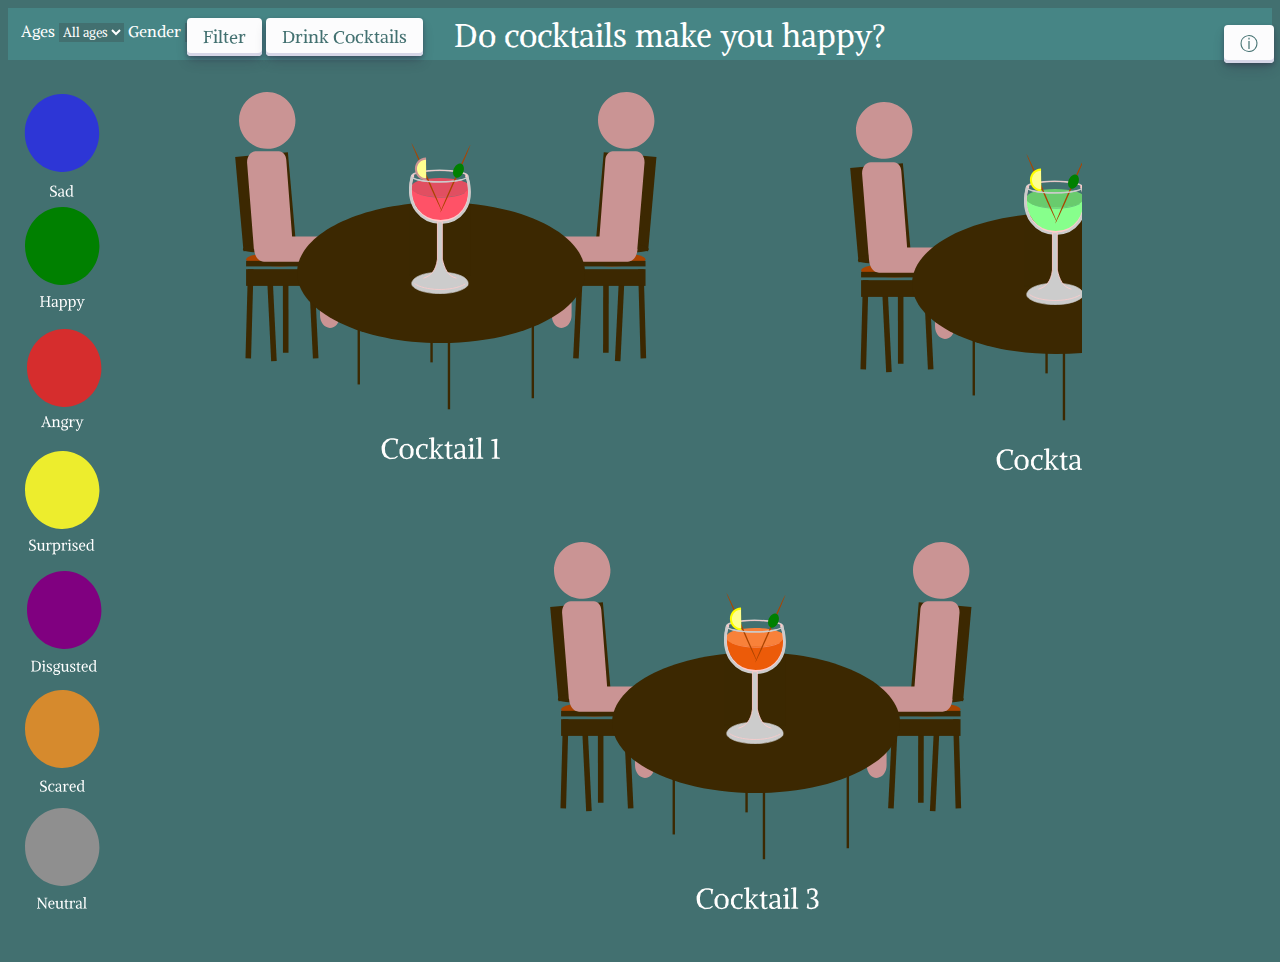
==== commit 8b4e1d14: "dd" ====
--- a/baroverview.html
+++ b/baroverview.html
@@ -34,6 +34,9 @@
                 <a id="filterButton" onclick="resetData()"><span>Filter</span></a>
                 <a id="drinkButton" onclick="drinkAllCocktails()"><span>Drink Cocktails</span></a>
             </div>
+            <div class="infoButton">
+                <a id="infoButton"href="informationpage.html"><span>ⓘ</span></a>
+            </div>
         </div>
         <div class="pageTitle">
             <h1>Do cocktails make you happy?</h1>
--- a/css/stylesheet.css
+++ b/css/stylesheet.css
@@ -54,14 +54,6 @@
     top: 3%;
 }
 
-
-.ButtonsBox a {
-    background-color: #427070;
-    /* padding: 3%; */
-    color: #fff;
-    text-decoration: none;
-}
-
 .ButtonsBox a:hover {
     cursor: pointer;
 }
@@ -118,7 +110,7 @@
 * { font-family: "Alike Angular"}
 
 /* CSS */
-.ButtonsBox a {
+.ButtonsBox a, .infoButton a{
   align-items: center;
   appearance: none;
   background-color: #FCFCFD;
@@ -149,16 +141,16 @@
   margin-top: -7%;
 }
 
-.ButtonsBox a:focus {
+.ButtonsBox a:focus, .infoButton a:focus{
   box-shadow: #D6D6E7 0 0 0 1.5px inset, rgba(45, 35, 66, 0.4) 0 2px 4px, rgba(45, 35, 66, 0.3) 0 7px 13px -3px, #D6D6E7 0 -3px 0 inset;
 }
 
-.ButtonsBox a:hover {
+.ButtonsBox a:hover, .infoButton a:hover{
   box-shadow: rgba(45, 35, 66, 0.4) 0 4px 8px, rgba(45, 35, 66, 0.3) 0 7px 13px -3px, #D6D6E7 0 -3px 0 inset;
   transform: translateY(-2px);
 }
 
-.ButtonsBox a:active {
+.ButtonsBox a:active, .infoButton a:active {
   box-shadow: #D6D6E7 0 3px 7px inset;
   transform: translateY(2px);
 }
@@ -188,15 +180,17 @@
 }
 
 .LeftPart, .RightPart {
-  width: 40%;
-  padding: 3%;
+  width: 34%;
+  padding: 2% 3%;
   overflow: hidden;
   float: left;
   color: #fff;
+  height: 274px;
 }
 
 .RightPart {
     text-align: right;
+    width: 51%;
 }
 
 .svgIndex {
@@ -204,7 +198,7 @@
 }
 
 g#openDoor {
-    visibility: none;
+    display: none;
 }
 
 a.doors:hover #closedDoor {
@@ -213,4 +207,17 @@
 
 a.doors:hover #openDoor {
     display: block;
+}
+
+.infoButton {
+    width: 2.6%;
+    position: absolute;
+    margin-left: 94%;
+    top: 3%;
+}
+
+option, select {
+    background-color: #427070;
+    color: #fff;
+    border: none;
 }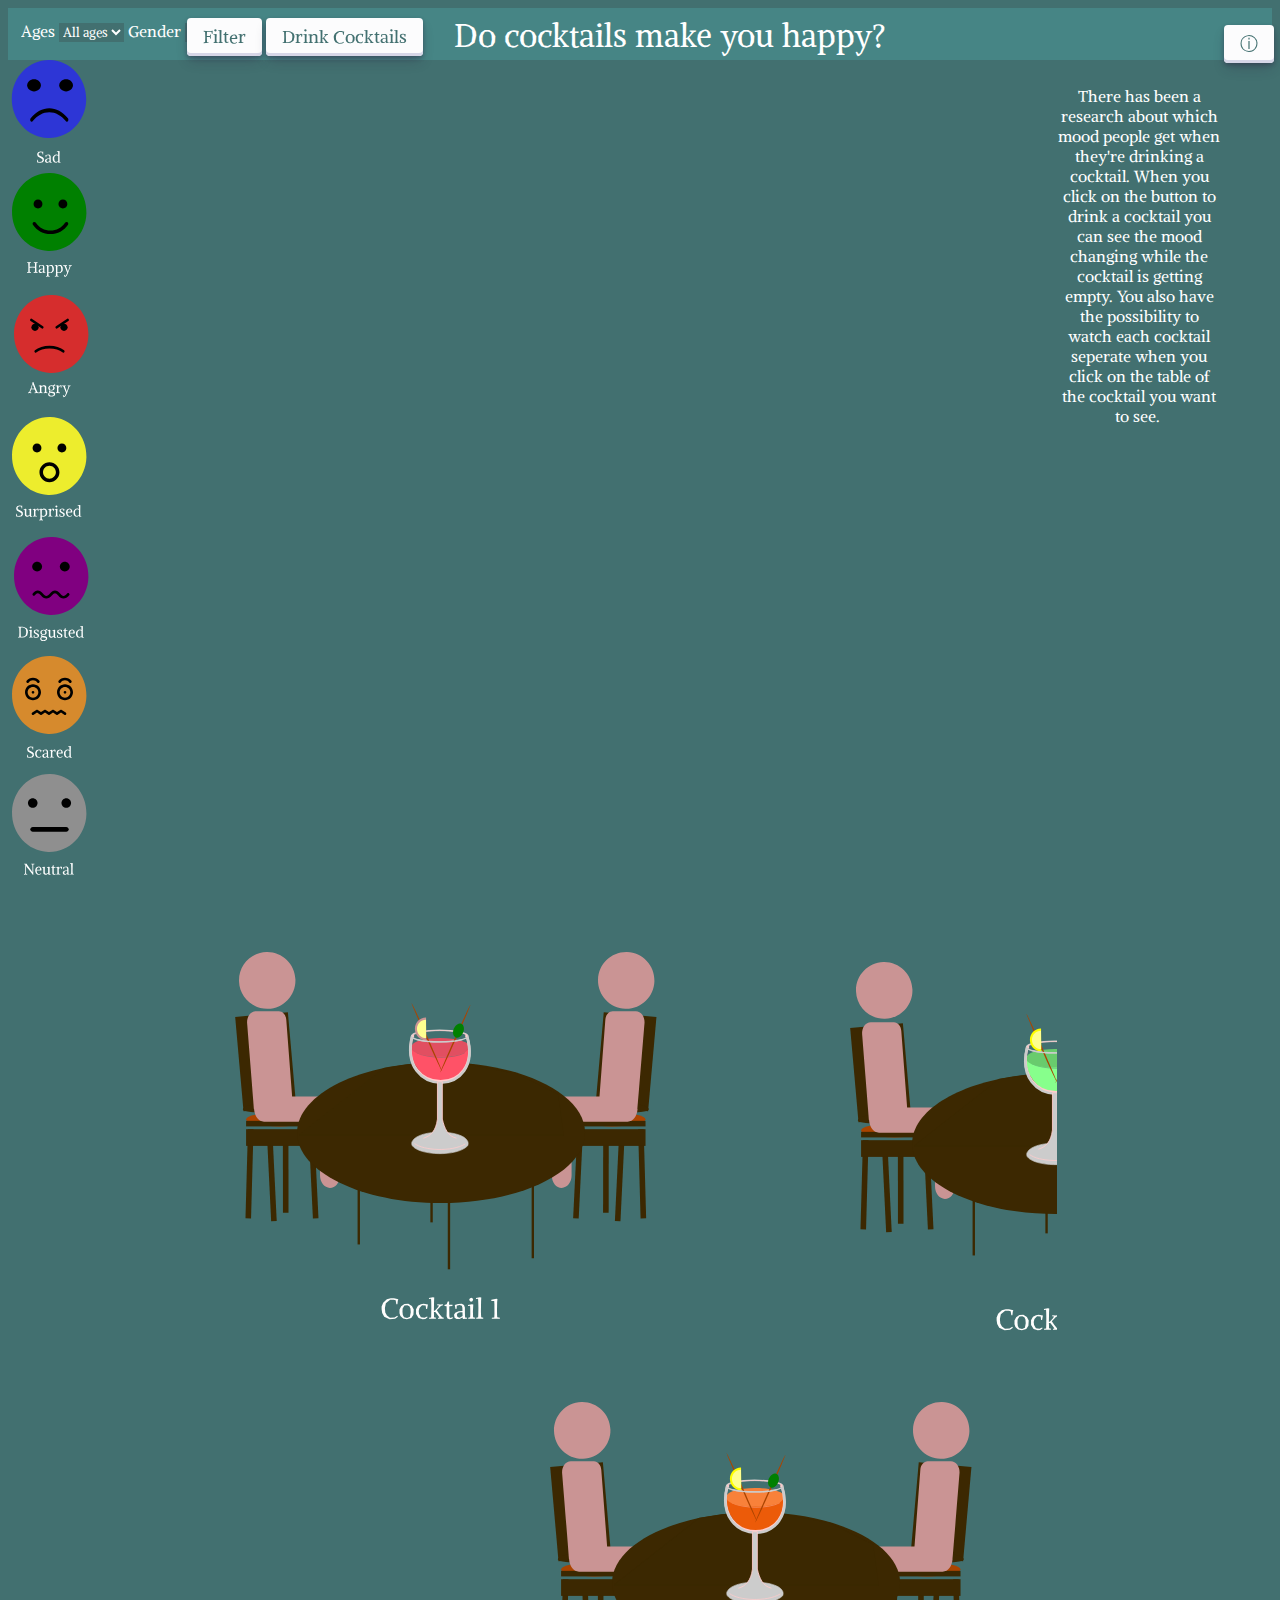
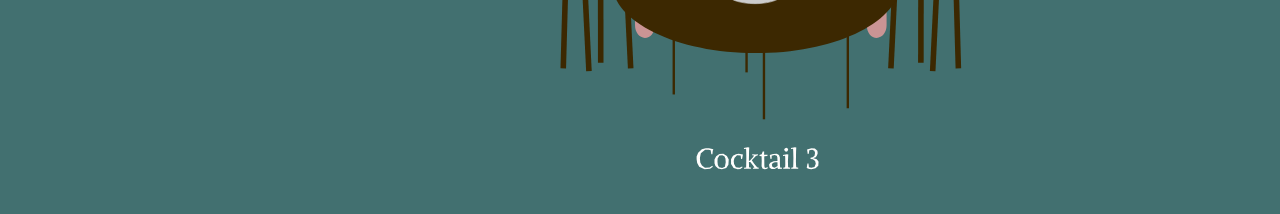
==== commit 44cc0de6: "xzxx" ====
--- a/baroverview.html
+++ b/baroverview.html
@@ -42,8 +42,58 @@
             <h1>Do cocktails make you happy?</h1>
         </div>
     </div>
-        <div class="siteContent">
+    <div class="siteContent">
         <div class="svgBox">
+            <svg width="82" height="856" viewBox="0 0 82 856" fill="none" xmlns="http://www.w3.org/2000/svg">
+                <g clip-path="url(#clip0_61_400)">
+                <path d="M39.8999 77.9381C60.4462 78.5903 77.5941 61.6704 78.199 40.153C78.802 18.6412 62.6387 0.669995 42.0924 0.0181133C21.5561 -0.631756 4.40404 16.2858 3.80115 37.7937C3.19425 59.3152 19.3636 77.2866 39.8999 77.9381Z" fill="#2D36D6"/>
+                <path d="M33.8292 101.541L34.4196 100.72L34.3893 99.3661L33.7081 98.6359L29.8629 96.4912L29.1665 94.8484L29.3028 93.4185L30.1657 92.2473L32.2699 91.5476L34.5861 91.7301L35.2976 91.6693L35.1765 92.445L35.1916 94.4377L34.6315 94.5594L34.2379 92.5515L32.4516 92.3081L30.9226 92.8862L30.5744 93.8901L30.9074 95.183L34.7223 97.2822L35.8426 98.4534L35.9031 100.857L34.7375 102.317L32.5121 102.804L29.7115 102.469L29 102.363L29.1211 101.769L29.2574 99.7768L29.8175 99.6551L30.0597 101.663L31.9066 101.982L33.8292 101.541ZM38.8237 101.648L39.959 101.937L41.488 101.054L41.4275 99.001H40.1104L38.9448 99.4725L38.4149 100.416L38.8237 101.648ZM42.7294 99.7311L42.8354 101.876L43.8799 102.028L43.7739 102.53L41.6697 102.712L41.4729 101.815H41.3972L39.8985 102.712H38.3241L37.2644 101.937L36.9465 100.446L37.6126 99.2596L39.4292 98.4686L41.4275 98.3926L41.3669 96.4912L41.0793 95.5481L39.8531 95.1982L38.3846 95.5481L38.3392 97.1605L37.7488 97.2822L37.3552 95.1982L39.0962 94.6811L41.049 94.5898L42.2298 95.1678L42.7143 96.476L42.7294 99.7311ZM50.1486 101.815H50.0729L48.3926 102.804L46.7122 102.621L45.6071 101.83L44.7291 100.02L44.7139 97.4343L45.2892 96.2326L47.0301 94.818L48.7105 94.5898L50.1789 94.9701L50.0881 92.0648L48.8316 91.9431L48.9073 91.4107L50.9964 91L51.6019 91.1673L51.4959 97.054L51.6019 101.876L52.6465 102.028L52.5405 102.53L50.4363 102.712L50.1486 101.815ZM47.9233 102.028L50.1486 101.176L50.1789 95.8067L48.4985 95.2743L47.5448 95.5481L46.3791 96.7954L46.1672 98.5447L46.6214 101.1L47.9233 102.028Z" fill="white"/>
+                <path d="M26.0263 31.381C29.8196 31.381 32.8947 28.652 32.8947 25.2857C32.8947 21.9194 29.8196 19.1905 26.0263 19.1905C22.233 19.1905 19.1579 21.9194 19.1579 25.2857C19.1579 28.652 22.233 31.381 26.0263 31.381Z" fill="black"/>
+                <path d="M58.0789 31.381C61.8723 31.381 64.9474 28.652 64.9474 25.2857C64.9474 21.9194 61.8723 19.1905 58.0789 19.1905C54.2856 19.1905 51.2105 21.9194 51.2105 25.2857C51.2105 28.652 54.2856 31.381 58.0789 31.381Z" fill="black"/>
+                <path d="M59.0606 61.8564C58.7696 61.8564 58.4767 61.7092 58.2335 61.4048C53.4634 55.4357 47.4457 52.1483 41.2895 52.1483C35.1326 52.1483 29.1156 55.4357 24.3455 61.4048C23.7871 62.1057 22.9627 61.9775 22.5056 61.1214C22.0486 60.2652 22.1317 59.0035 22.6907 58.3036C27.9263 51.7507 34.5317 48.1429 41.2895 48.1429C48.0472 48.1429 54.652 51.7517 59.8883 58.3026C60.4473 59.0025 60.5303 60.2642 60.0733 61.1204C59.8151 61.605 59.4391 61.8564 59.0606 61.8564Z" fill="black"/>
+                <path d="M40.1153 190.938C60.6616 191.59 77.8095 174.67 78.4144 153.152C79.0174 131.641 62.854 113.67 42.3078 113.018C21.7715 112.368 4.61943 129.286 4.01654 150.793C3.40964 172.315 19.579 190.286 40.1153 190.938Z" fill="#008000"/>
+                <path d="M28.4767 212.039L29.6423 212.344L29.5666 212.876L27.7198 212.8L25.6458 212.876L25.6761 212.344L26.8871 212.039L27.0385 207.628L24.4347 207.552L21.6644 207.628L21.7703 212.054L22.9814 212.344L22.83 212.906L21.0588 212.8L19 212.906L19.0908 212.344L20.2868 212.054L20.3776 207.233L20.2262 202.913L19.0606 202.608L19.1362 202L20.9831 202.152L23.0571 202L23.0268 202.608L21.8158 202.913L21.6644 206.791L24.4347 206.837L27.0385 206.791L26.8871 202.913L25.7215 202.608L25.7972 202L27.6441 202.152L29.718 202L29.6878 202.608L28.4767 202.913L28.3253 207.233L28.4767 212.039ZM32.45 211.948L33.5853 212.237L35.1143 211.355L35.0538 209.301H33.7367L32.5711 209.773L32.0412 210.716L32.45 211.948ZM36.3557 210.031L36.4616 212.176L37.5062 212.328L37.4002 212.83L35.296 213.013L35.0992 212.115H35.0235L33.5248 213.013H31.9504L30.8907 212.237L30.5728 210.746L31.2389 209.56L33.0555 208.769L35.0538 208.693L34.9932 206.791L34.7056 205.848L33.4794 205.499L32.0109 205.848L31.9655 207.461L31.3751 207.582L30.9815 205.499L32.7224 204.981L34.6753 204.89L35.8561 205.468L36.3405 206.776L36.3557 210.031ZM40.4747 205.879H40.5807L42.2005 204.89L43.8809 205.073L44.986 205.864L45.864 207.674L45.8792 210.26L45.3039 211.461L43.563 212.876L41.8826 213.104L40.4444 212.724L40.4899 214.078L40.611 215.842L41.7161 216.146L41.6404 216.679L39.7935 216.603L37.9466 216.679L37.9769 216.146L38.976 215.842L39.0517 214.245L39.1123 210.914L39.0214 207.522L38.9457 205.894L37.8709 205.94L37.7952 205.407L39.8843 204.997L40.4596 205.164L40.4747 205.879ZM40.4596 211.887L42.0945 212.42L43.0483 212.146L44.2139 210.898L44.4259 209.149L43.9717 206.594L42.6244 205.788L40.505 206.518L40.5353 207.278L40.4596 211.887ZM49.3597 205.879H49.4657L51.0855 204.89L52.7659 205.073L53.871 205.864L54.749 207.674L54.7642 210.26L54.1889 211.461L52.448 212.876L50.7676 213.104L49.3295 212.724L49.3749 214.078L49.496 215.842L50.6011 216.146L50.5254 216.679L48.6785 216.603L46.8316 216.679L46.8619 216.146L47.861 215.842L47.9367 214.245L47.9973 210.914L47.9064 207.522L47.8308 205.894L46.7559 205.94L46.6802 205.407L48.7693 204.997L49.3446 205.164L49.3597 205.879ZM49.3446 211.887L50.9796 212.42L51.9333 212.146L53.0989 210.898L53.3109 209.149L52.8567 206.594L51.5094 205.788L49.39 206.518L49.4203 207.278L49.3446 211.887ZM56.8299 216.907L56.3606 216.222L55.9064 214.975L56.4817 214.762L57.3294 216.025L58.1015 215.279L59.1612 212.845L56.8147 206.807L56.2849 205.879L55.2101 205.651L55.2858 205.118L57.1326 205.194L58.9341 205.118L58.9038 205.651L58.0258 205.909L58.2529 206.852L59.0704 208.951L59.903 211.4H59.9484L60.7053 209.012L61.4774 206.837L61.6288 205.864L60.781 205.651L60.8567 205.118L62.4765 205.194L63.7632 205.118L63.7329 205.651L62.8096 205.924L62.2797 207.065L60.0241 213.119L58.7222 215.629L57.5868 216.755L56.8299 216.907Z" fill="white"/>
+                <path d="M30.0072 148.498C32.4624 148.498 34.4527 146.508 34.4527 144.053C34.4527 141.597 32.4624 139.607 30.0072 139.607C27.552 139.607 25.5617 141.597 25.5617 144.053C25.5617 146.508 27.552 148.498 30.0072 148.498Z" fill="black"/>
+                <path d="M54.9021 148.498C57.3572 148.498 59.3476 146.508 59.3476 144.053C59.3476 141.597 57.3572 139.607 54.9021 139.607C52.4469 139.607 50.4565 141.597 50.4565 144.053C50.4565 146.508 52.4469 148.498 54.9021 148.498Z" fill="black"/>
+                <path d="M42.4546 174.1C35.3827 174.1 28.8185 170.571 24.894 164.66C24.3507 163.842 24.5739 162.738 25.3919 162.196C26.2098 161.651 27.3141 161.876 27.8565 162.694C31.1204 167.609 36.5777 170.544 42.4546 170.544C48.3316 170.544 53.7889 167.609 57.0528 162.694C57.5951 161.875 58.6976 161.651 59.5174 162.196C60.3353 162.738 60.5585 163.843 60.0153 164.66C56.0908 170.571 49.5256 174.1 42.4546 174.1Z" fill="black"/>
+                <path d="M42.1153 312.938C62.6616 313.59 79.8095 296.67 80.4144 275.152C81.0174 253.641 64.854 235.67 44.3078 235.018C23.7715 234.368 6.61943 251.286 6.01654 272.793C5.40964 294.315 21.579 312.286 42.1153 312.938Z" fill="#D62D2D"/>
+                <path d="M24.3599 323.46L24.6475 322.122L25.3893 322L27.5087 327.628L29.4615 332.313L30.7332 332.617L30.6575 333.226L28.8106 333.074L26.5095 333.226L26.5398 332.617L27.7812 332.313L26.7215 329.423L24.8897 329.362L23.1488 329.423L22.1648 332.313L23.3153 332.617L23.2396 333.226L21.3927 333.074L20 333.226L20.0303 332.617L21.2111 332.313L22.9974 327.643L24.3599 323.46ZM24.7989 323.993L23.4213 328.586L24.8897 328.647L26.4187 328.586L25.4498 326.153L24.8292 323.993H24.7989ZM38.372 332.328L39.4468 332.617L39.3711 333.15L37.5848 333.074L35.7379 333.15L35.7682 332.617L36.7673 332.313L36.8733 330.716L36.8127 327.4L36.404 326.396L35.1172 326.168L33.4671 327.02L33.4368 327.552L33.346 329.073L33.3763 330.549L33.452 332.313L34.5571 332.617L34.4814 333.15L32.6951 333.074L30.8482 333.15L30.8784 332.617L31.8776 332.313L31.9835 330.716L31.8473 326.213L30.7725 326.259L30.6968 325.727L32.7859 325.316L33.5428 325.483L33.4974 326.259L35.1172 325.27L36.6613 325.164L38.0541 326.122L38.2811 327.339L38.2509 330.549L38.372 332.328ZM46.9333 324.342L47.4178 325.362L46.782 325.757L45.5255 325.924L46.5852 327.233L46.57 328.708L45.7223 329.971L43.8754 330.579L42.2707 330.351L41.9982 330.746L41.9377 331.172L42.3615 331.446L44.9653 331.857L45.9796 332.085L46.9939 332.815L47.115 334.625L46.4186 335.675L44.7231 336.45L42.3313 336.527L41.2867 336.207L40.4238 335.447L40.1059 334.351L40.56 333.028L41.5895 332.541L41.0445 332.024V330.974L41.7257 330.168L40.4389 329.164L40.2876 327.233L41.5441 325.772L43.4666 325.316L44.9956 325.62L46.9333 324.342ZM43.0428 329.925L44.2841 329.758L45.0865 328.891L45.2076 327.4L44.5415 326.259L43.4364 325.924L41.9831 326.533L41.5592 327.871L42.0436 329.377L43.0428 329.925ZM43.8602 332.982L42.1042 332.739L41.4229 333.484L41.3321 334.61L42.0133 335.599L43.724 335.857L45.5255 335.173L45.9645 333.697L43.8602 332.982ZM50.513 326.715H50.5736L51.5122 325.635L52.5416 325.179L53.677 325.468L53.4196 327.735L52.8898 327.628L52.5113 326.061L51.5273 326.381L50.4525 327.643L50.3768 329.073L50.4222 330.549L50.4827 332.313L51.9966 332.617L51.9209 333.15L49.7258 333.074L47.8789 333.15L47.9092 332.617L48.9083 332.313L48.984 330.716L48.9538 327.795L48.8781 326.213L47.8032 326.259L47.7275 325.727L49.8167 325.316L50.5736 325.483L50.513 326.715ZM55.7004 337.181L55.2311 336.496L54.777 335.249L55.3522 335.036L56.2 336.298L56.972 335.553L58.0317 333.119L55.6853 327.08L55.1554 326.153L54.0806 325.924L54.1563 325.392L56.0032 325.468L57.8047 325.392L57.7744 325.924L56.8963 326.183L57.1234 327.126L57.9409 329.225L58.7735 331.674H58.8189L59.5759 329.286L60.3479 327.111L60.4993 326.137L59.6515 325.924L59.7272 325.392L61.347 325.468L62.6338 325.392L62.6035 325.924L61.6801 326.198L61.1503 327.339L58.8946 333.393L57.5927 335.903L56.4573 337.028L55.7004 337.181Z" fill="white"/>
+                <path d="M27.756 291.255C29.2853 289.931 31.3772 288.914 33.7473 288.23C36.1317 287.542 38.803 287.187 41.5 287.187C44.197 287.187 46.8682 287.542 49.2528 288.23C51.6228 288.914 53.7148 289.931 55.2438 291.255" stroke="black" stroke-width="2.66667" stroke-linecap="round"/>
+                <path d="M59.625 260L48.75 267.25" stroke="black" stroke-width="2.66667" stroke-linecap="round"/>
+                <path d="M23.375 260L34.25 267.25" stroke="black" stroke-width="2.66667" stroke-linecap="round"/>
+                <path d="M27 270.875C29.002 270.875 30.625 269.252 30.625 267.25C30.625 265.248 29.002 263.625 27 263.625C24.998 263.625 23.375 265.248 23.375 267.25C23.375 269.252 24.998 270.875 27 270.875Z" fill="black"/>
+                <path d="M56 270.875C58.002 270.875 59.625 269.252 59.625 267.25C59.625 265.248 58.002 263.625 56 263.625C53.998 263.625 52.375 265.248 52.375 267.25C52.375 269.252 53.998 270.875 56 270.875Z" fill="black"/>
+                <path d="M40.1153 434.938C60.6616 435.59 77.8095 418.67 78.4144 397.152C79.0174 375.641 62.8539 357.67 42.3078 357.018C21.7715 356.368 4.61943 373.286 4.01654 394.793C3.40965 416.315 19.579 434.286 40.1153 434.938Z" fill="#EDED2D"/>
+                <path d="M12.8292 455.541L13.4196 454.72L13.3893 453.366L12.7081 452.636L8.86289 450.491L8.16652 448.848L8.30277 447.419L9.16566 446.247L11.2699 445.548L13.5861 445.73L14.2976 445.669L14.1765 446.445L14.1916 448.438L13.6315 448.559L13.2379 446.552L11.4516 446.308L9.92258 446.886L9.5744 447.89L9.90745 449.183L13.7223 451.282L14.8426 452.453L14.9031 454.857L13.7375 456.317L11.5121 456.804L8.71151 456.469L8 456.363L8.12111 455.769L8.25735 453.777L8.81748 453.655L9.05969 455.663L10.9066 455.982L12.8292 455.541ZM18.3081 451.252V454.568L18.7168 455.572L19.9885 455.739L21.6386 454.75V453.138L21.6234 451.236L21.5477 449.655L20.4729 449.7L20.3972 449.168L22.4863 448.757L23.2432 448.924L23.1373 450.993L23.1221 452.21L23.1524 453.138V455.876L24.2121 456.18L24.1364 456.712H22.0624L21.7142 455.435L20.0036 456.697L18.4595 456.804L17.0667 455.845L16.8397 454.629L16.8548 451.373L16.7034 449.639L15.6286 449.685L15.5529 449.153L17.642 448.742L18.3989 448.909L18.3081 451.252ZM27.5251 450.141H27.5856L28.5242 449.061L29.5536 448.605L30.689 448.894L30.4317 451.16L29.9018 451.054L29.5234 449.487L28.5394 449.807L27.4645 451.069L27.3888 452.499L27.4343 453.974L27.4948 455.739L29.0087 456.043L28.933 456.576L26.7379 456.5L24.891 456.576L24.9213 456.043L25.9204 455.739L25.9961 454.142L25.9658 451.221L25.8901 449.639L24.8153 449.685L24.7396 449.153L26.8287 448.742L27.5856 448.909L27.5251 450.141ZM33.7873 449.579H33.8933L35.5131 448.59L37.1934 448.772L38.2986 449.563L39.1766 451.373L39.1917 453.959L38.6165 455.161L36.8755 456.576L35.1952 456.804L33.757 456.423L33.8024 457.777L33.9235 459.542L35.0286 459.846L34.953 460.378L33.1061 460.302L31.2592 460.378L31.2894 459.846L32.2886 459.542L32.3643 457.945L32.4248 454.613L32.334 451.221L32.2583 449.594L31.1835 449.639L31.1078 449.107L33.1969 448.696L33.7722 448.864L33.7873 449.579ZM33.7722 455.587L35.4071 456.119L36.3608 455.845L37.5265 454.598L37.7384 452.849L37.2843 450.293L35.937 449.487L33.8176 450.217L33.8479 450.978L33.7722 455.587ZM42.9296 450.141H42.9902L43.9287 449.061L44.9582 448.605L46.0935 448.894L45.8362 451.16L45.3063 451.054L44.9279 449.487L43.9439 449.807L42.869 451.069L42.7934 452.499L42.8388 453.974L42.8993 455.739L44.4132 456.043L44.3375 456.576L42.1424 456.5L40.2955 456.576L40.3258 456.043L41.3249 455.739L41.4006 454.142L41.3703 451.221L41.2946 449.639L40.2198 449.685L40.1441 449.153L42.2332 448.742L42.9902 448.909L42.9296 450.141ZM47.6932 445.73L48.3895 445.395L49.1162 445.639L49.4492 446.46L49.0254 447.13L48.3138 447.419L47.6478 447.008L47.3298 446.323L47.6932 445.73ZM49.4038 450.978L49.313 452.499L49.3584 453.974L49.419 455.739L50.5241 456.043L50.4484 456.576L48.662 456.5L46.8151 456.576L46.8454 456.043L47.8446 455.739L47.9202 454.142L47.89 451.221L47.8143 449.639L46.7394 449.685L46.6638 449.153L48.7529 448.742L49.5098 448.909L49.4038 450.978ZM52.4018 455.906L53.6583 456.104L55.0662 455.906L55.3992 454.872L54.9905 454.081L52.1747 452.362L51.5692 451.404L51.5389 449.791L52.6137 448.879L54.2033 448.59L56.4286 449.046L56.1107 451.282L55.4749 451.069L55.1873 449.487L54.1427 449.29L53.0073 449.548L52.7197 450.385L53.083 451.282L55.9896 452.955L56.7011 453.853L56.7617 455.283L55.7323 456.5L53.9156 456.804L52.6592 456.743L51.2513 456.195L51.6297 454.005L52.2807 454.218L52.4018 455.906ZM59.4206 452.408L59.4055 452.545L59.8142 454.689L61.0102 455.876L62.4029 456.028L63.8262 455.267L64.0987 455.663L62.9027 456.621L61.4795 456.804L59.9959 456.454L58.7091 455.374L57.9371 453.092L58.1944 451.054L58.9816 449.624L60.5711 448.742L61.9033 448.575L62.9633 448.909L63.7808 449.655L64.25 451.008L64.2652 452.271L64.0532 452.438L62.0396 452.575L59.4206 452.408ZM60.1775 449.944L59.5871 451.1L59.4963 451.784L61.7974 451.815L62.8422 451.586L62.7513 450.172L62.2969 449.396L61.3281 449.259L60.1775 449.944ZM70.9122 455.815H70.8365L69.1562 456.804L67.4758 456.621L66.3707 455.83L65.4927 454.02L65.4775 451.434L66.0528 450.233L67.7937 448.818L69.4741 448.59L70.9425 448.97L70.8517 446.065L69.5952 445.943L69.6709 445.411L71.76 445L72.3655 445.167L72.2596 451.054L72.3655 455.876L73.4101 456.028L73.3041 456.53L71.1999 456.712L70.9122 455.815ZM68.6869 456.028L70.9122 455.176L70.9425 449.807L69.2621 449.274L68.3084 449.548L67.1427 450.795L66.9308 452.545L67.385 455.1L68.6869 456.028Z" fill="white"/>
+                <path d="M29.0072 392.498C31.4624 392.498 33.4527 390.508 33.4527 388.053C33.4527 385.597 31.4624 383.607 29.0072 383.607C26.552 383.607 24.5617 385.597 24.5617 388.053C24.5617 390.508 26.552 392.498 29.0072 392.498Z" fill="black"/>
+                <path d="M53.9021 392.498C56.3572 392.498 58.3476 390.508 58.3476 388.053C58.3476 385.597 56.3572 383.607 53.9021 383.607C51.4469 383.607 49.4565 385.597 49.4565 388.053C49.4565 390.508 51.4469 392.498 53.9021 392.498Z" fill="black"/>
+                <path d="M41.4546 422.239C35.9449 422.239 31.462 417.756 31.462 412.246C31.462 406.736 35.9449 402.252 41.4546 402.252C46.9644 402.252 51.4472 406.735 51.4472 412.245C51.4472 417.755 46.9644 422.239 41.4546 422.239ZM41.4546 405.809C37.9053 405.809 35.0184 408.696 35.0184 412.245C35.0184 415.794 37.9053 418.682 41.4546 418.682C45.0039 418.682 47.8908 415.795 47.8908 412.246C47.8908 408.697 45.0039 405.809 41.4546 405.809Z" fill="black"/>
+                <path d="M42.1153 554.938C62.6616 555.59 79.8095 538.67 80.4144 517.152C81.0174 495.641 64.854 477.67 44.3078 477.018C23.7715 476.368 6.61943 493.286 6.01654 514.793C5.40964 536.315 21.579 554.286 42.1153 554.938Z" fill="#800080"/>
+                <path d="M12.074 577.5L10 577.576L10.0303 577.043L11.2414 576.739L11.3927 572.449L11.2414 567.612L10.0757 567.308L10.1514 566.776L11.9983 566.852L14.7232 566.715L16.5398 567.126L18.8863 568.434L19.7946 570.305L19.9611 572.176L19.1588 575.583L16.6155 577.271L14.7232 577.621L12.074 577.5ZM14.7383 576.815L16.5398 576.298L17.766 575.111L18.2353 572.176L17.9477 569.559L16.5095 568.023L14.7535 567.536H12.8309L12.6946 569.422L12.8309 576.815H14.7383ZM21.9633 566.73L22.6597 566.395L23.3863 566.639L23.7194 567.46L23.2955 568.13L22.584 568.419L21.9179 568.008L21.6 567.323L21.9633 566.73ZM23.6739 571.978L23.5831 573.499L23.6285 574.974L23.6891 576.739L24.7942 577.043L24.7185 577.576L22.9322 577.5L21.0853 577.576L21.1155 577.043L22.1147 576.739L22.1904 575.142L22.1601 572.221L22.0844 570.639L21.0096 570.685L20.9339 570.153L23.023 569.742L23.7799 569.909L23.6739 571.978ZM26.672 576.906L27.9285 577.104L29.3364 576.906L29.6694 575.872L29.2607 575.081L26.4449 573.362L25.8394 572.404L25.8091 570.791L26.8839 569.879L28.4735 569.59L30.6988 570.046L30.3809 572.282L29.7451 572.069L29.4575 570.487L28.4129 570.29L27.2775 570.548L26.9899 571.385L27.3532 572.282L30.2598 573.955L30.9713 574.853L31.0319 576.283L30.0024 577.5L28.1858 577.804L26.9293 577.743L25.5215 577.195L25.8999 575.005L26.5509 575.218L26.672 576.906ZM38.9741 568.768L39.4585 569.788L38.8227 570.183L37.5662 570.35L38.6259 571.658L38.6107 573.134L37.763 574.396L35.9161 575.005L34.3114 574.777L34.0389 575.172L33.9784 575.598L34.4023 575.872L37.0061 576.283L38.0203 576.511L39.0346 577.241L39.1557 579.051L38.4594 580.101L36.7639 580.876L34.372 580.952L33.3274 580.633L32.4645 579.872L32.1466 578.777L32.6008 577.454L33.6302 576.967L33.0852 576.45V575.4L33.7664 574.594L32.4797 573.59L32.3283 571.658L33.5848 570.198L35.5074 569.742L37.0363 570.046L38.9741 568.768ZM35.0835 574.351L36.3248 574.184L37.1272 573.317L37.2483 571.826L36.5822 570.685L35.4771 570.35L34.0238 570.959L33.5999 572.297L34.0843 573.803L35.0835 574.351ZM35.901 577.408L34.1449 577.165L33.4637 577.91L33.3728 579.036L34.0541 580.025L35.7647 580.283L37.5662 579.599L38.0052 578.123L35.901 577.408ZM42.2661 572.252V575.568L42.6749 576.572L43.9465 576.739L45.5966 575.75V574.138L45.5814 572.236L45.5057 570.655L44.4309 570.7L44.3552 570.168L46.4443 569.757L47.2013 569.924L47.0953 571.993L47.0801 573.21L47.1104 574.138V576.876L48.1701 577.18L48.0944 577.712H46.0205L45.6723 576.435L43.9616 577.697L42.4175 577.804L41.0248 576.845L40.7977 575.629L40.8128 572.373L40.6614 570.639L39.5866 570.685L39.5109 570.153L41.6 569.742L42.3569 569.909L42.2661 572.252ZM50.045 576.906L51.3014 577.104L52.7093 576.906L53.0424 575.872L52.6336 575.081L49.8179 573.362L49.2123 572.404L49.1821 570.791L50.2569 569.879L51.8464 569.59L54.0718 570.046L53.7539 572.282L53.1181 572.069L52.8304 570.487L51.7859 570.29L50.6505 570.548L50.3629 571.385L50.7262 572.282L53.6328 573.955L54.3443 574.853L54.4048 576.283L53.3754 577.5L51.5588 577.804L50.3023 577.743L48.8944 577.195L49.2729 575.005L49.9238 575.218L50.045 576.906ZM58.9106 577.652L57.8812 577.804L56.8064 577.439L56.3219 576.222L56.3976 573.393L56.3219 570.837L55.2774 570.685L55.1865 570.153L56.3825 569.833L56.9275 568.297H57.6995L57.6541 570.001L59.4859 570.061L59.395 570.731L57.8055 570.837L57.7449 571.537L57.8055 576.146L58.1083 577.058L59.5313 576.678L59.7584 577.134L58.9106 577.652ZM61.9571 573.408L61.942 573.545L62.3507 575.689L63.5466 576.876L64.9395 577.028L66.3625 576.267L66.635 576.663L65.4391 577.621L64.0159 577.804L62.5324 577.454L61.2456 576.374L60.4735 574.092L60.7309 572.054L61.5181 570.624L63.1076 569.742L64.4398 569.575L65.4996 569.909L66.3171 570.655L66.7864 572.008L66.8015 573.271L66.5896 573.438L64.576 573.575L61.9571 573.408ZM62.714 570.944L62.1236 572.1L62.0328 572.784L64.3338 572.815L65.3785 572.586L65.2877 571.172L64.8334 570.396L63.8645 570.259L62.714 570.944ZM73.4492 576.815H73.3735L71.6931 577.804L70.0128 577.621L68.9077 576.83L68.0296 575.02L68.0145 572.434L68.5898 571.233L70.3307 569.818L72.011 569.59L73.4795 569.97L73.3887 567.065L72.1322 566.943L72.2079 566.411L74.297 566L74.9025 566.167L74.7965 572.054L74.9025 576.876L75.9471 577.028L75.8411 577.53L73.7368 577.712L73.4492 576.815ZM71.2238 577.028L73.4492 576.176L73.4795 570.807L71.7991 570.274L70.8454 570.548L69.6797 571.795L69.4678 573.545L69.9219 576.1L71.2238 577.028Z" fill="white"/>
+                <path d="M29.1191 511.553C31.8471 511.553 34.0586 509.342 34.0586 506.614C34.0586 503.886 31.8471 501.675 29.1191 501.675C26.3911 501.675 24.1797 503.886 24.1797 506.614C24.1797 509.342 26.3911 511.553 29.1191 511.553Z" fill="black"/>
+                <path d="M56.7801 511.553C59.508 511.553 61.7195 509.342 61.7195 506.614C61.7195 503.886 59.508 501.675 56.7801 501.675C54.0521 501.675 51.8406 503.886 51.8406 506.614C51.8406 509.342 54.0521 511.553 56.7801 511.553Z" fill="black"/>
+                <path d="M59.167 533.574C57.8566 535.114 56.6344 535.893 55.5351 535.893C55.5191 535.893 55.5057 535.893 55.491 535.893C54.4278 535.872 53.2937 535.106 52.1102 533.598C50.4686 531.567 48.7628 530.539 46.9622 530.56C45.2164 530.574 43.5387 531.589 41.9759 533.571L41.9732 533.572C40.6615 535.112 39.4406 535.892 38.3413 535.892C38.3266 535.892 38.3119 535.892 38.2972 535.892C37.2339 535.871 36.0999 535.104 34.9164 533.597C33.2868 531.58 31.5663 530.559 29.8031 530.559C29.7911 530.559 29.7791 530.559 29.7671 530.559C28.0079 530.573 26.3182 531.601 24.7446 533.614C24.2972 534.185 24.4094 535.004 24.9958 535.441C25.5822 535.878 26.4197 535.767 26.8671 535.196C27.9144 533.858 28.8962 533.173 29.7884 533.167C29.7924 533.167 29.7978 533.167 29.8018 533.167C30.7061 533.167 31.7213 533.854 32.8059 535.198C34.4983 537.353 36.327 538.463 38.2438 538.5C38.2758 538.5 38.3092 538.5 38.3413 538.5C40.2714 538.5 42.1842 537.403 44.0262 535.237C44.0329 535.231 44.0329 535.221 44.0396 535.214C44.0463 535.206 44.0556 535.204 44.061 535.196C45.1082 533.858 46.0913 533.173 46.9809 533.167C46.9863 533.167 46.9916 533.167 46.9956 533.167C47.8999 533.167 48.9151 533.854 49.9997 535.198C51.6921 537.353 53.5208 538.463 55.4362 538.5C55.4683 538.5 55.5017 538.5 55.5338 538.5C57.4639 538.5 59.3781 537.403 61.2214 535.237C61.6929 534.685 61.6141 533.862 61.0464 533.401C60.4814 532.941 59.6399 533.021 59.167 533.574Z" fill="black"/>
+                <path d="M40.1153 673.937C60.6616 674.59 77.8095 657.667 78.4144 636.15C79.0174 614.639 62.8541 596.671 42.3078 596.018C21.7715 595.365 4.61943 612.288 4.01654 633.792C3.40964 655.316 19.579 673.284 40.1153 673.937Z" fill="#D68A2D"/>
+                <path d="M23.8292 696.54L24.4196 695.716L24.3893 694.366L23.7081 693.631L19.8629 691.489L19.1665 689.847L19.3028 688.415L20.1657 687.242L22.2699 686.545L24.5861 686.729L25.2976 686.666L25.1765 687.445L25.1916 689.435L24.6315 689.556L24.2379 687.546L22.4516 687.306L20.9226 687.882L20.5744 688.89L20.9074 690.183L24.7223 692.281L25.8426 693.453L25.9031 695.856L24.7375 697.313L22.5121 697.801L19.7115 697.465L19 697.358L19.1211 696.768L19.2574 694.772L19.8175 694.651L20.0597 696.66L21.9066 696.977L23.8292 696.54ZM32.2601 690.456L30.3526 690.303L28.9902 691.761L28.5966 693.346L28.7934 694.955L29.7622 696.724L31.6243 697.028L33.0473 696.267L33.3198 696.66L32.1238 697.617L30.7008 697.801L28.536 697.18L27.1887 694.975L27.1736 692.433L28.203 690.62L29.7925 689.784L31.1701 689.587L33.4863 689.891L33.0322 692.281L32.5326 692.357L32.2601 690.456ZM36.1564 696.648L37.2917 696.933L38.8207 696.052L38.7602 693.998H37.4431L36.2775 694.467L35.7476 695.412L36.1564 696.648ZM40.0621 694.727L40.168 696.876L41.2126 697.028L41.1066 697.529L39.0024 697.712L38.8056 696.813H38.7299L37.2312 697.712H35.6568L34.5971 696.933L34.2792 695.444L34.9453 694.258L36.7619 693.466L38.7602 693.39L38.6996 691.489L38.412 690.544L37.1858 690.196L35.7173 690.544L35.6719 692.16L35.0815 692.281L34.6879 690.196L36.4288 689.676L38.3817 689.587L39.5625 690.164L40.0469 691.476L40.0621 694.727ZM44.4385 691.14H44.4991L45.4377 690.056L46.4671 689.6L47.6025 689.891L47.3451 692.16L46.8153 692.053L46.4368 690.487L45.4528 690.804L44.378 692.065L44.3023 693.498L44.3477 694.975L44.4083 696.736L45.9221 697.041L45.8464 697.573L43.6513 697.497L41.8044 697.573L41.8347 697.041L42.8339 696.736L42.9096 695.139L42.8793 692.218L42.8036 690.639L41.7288 690.684L41.6531 690.151L43.7422 689.739L44.4991 689.904L44.4385 691.14ZM49.9305 693.403L49.9153 693.542L50.3241 695.684L51.52 696.876L52.9127 697.028L54.3358 696.267L54.6082 696.66L53.4123 697.617L51.9893 697.801L50.5057 697.453L49.219 696.369L48.4469 694.087L48.7042 692.053L49.4914 690.62L51.081 689.739L52.4132 689.575L53.4729 689.904L54.2903 690.652L54.7596 692.008L54.7748 693.27L54.5628 693.434L52.5494 693.574L49.9305 693.403ZM50.6874 690.944L50.097 692.097L50.0062 692.782L52.3072 692.813L53.3518 692.585L53.2609 691.172L52.8068 690.392L51.8379 690.259L50.6874 690.944ZM61.4223 696.813H61.3466L59.6663 697.801L57.9859 697.617L56.8808 696.825L56.0027 695.019L55.9876 692.433L56.5629 691.229L58.3038 689.815L59.9842 689.587L61.4526 689.968L61.3618 687.065L60.1053 686.938L60.181 686.406L62.2701 686L62.8756 686.165L62.7696 692.053L62.8756 696.876L63.92 697.028L63.8141 697.529L61.7099 697.712L61.4223 696.813ZM59.197 697.028L61.4223 696.172L61.4526 690.804L59.7722 690.272L58.8185 690.544L57.6528 691.793L57.4409 693.542L57.8951 696.096L59.197 697.028Z" fill="white"/>
+                <path d="M57.7395 652.557L53.7395 649.891C53.2917 649.592 52.7081 649.592 52.2603 649.891L49 652.064L45.7395 649.891C45.2917 649.592 44.7081 649.592 44.2603 649.891L41 652.064L37.7395 649.891C37.2917 649.592 36.7081 649.592 36.2603 649.891L33 652.064L29.7395 649.891C29.2917 649.592 28.7081 649.592 28.2603 649.891L24.2603 652.557C23.6477 652.966 23.482 653.794 23.8905 654.406C24.2989 655.019 25.1267 655.185 25.7395 654.776L29 652.603L32.2605 654.776C32.7083 655.075 33.2919 655.075 33.7397 654.776L37.0002 652.603L40.2606 654.776C40.7084 655.075 41.292 655.075 41.7399 654.776L45.0003 652.603L48.2608 654.776C48.7086 655.075 49.292 655.075 49.74 654.776L53.0005 652.603L56.261 654.776C56.8736 655.185 57.7014 655.019 58.11 654.406C58.5186 653.794 58.3524 652.966 57.7395 652.557Z" fill="black"/>
+                <path d="M33 632.333C33 627.916 29.4177 624.333 25 624.333C20.5823 624.333 17 627.916 17 632.333C17 636.751 20.5823 640.333 25 640.333C29.4177 640.333 33 636.751 33 632.333ZM19.6667 632.333C19.6667 629.388 22.0552 627 25 627C27.945 627 30.3333 629.388 30.3333 632.333C30.3333 635.278 27.9448 637.667 25 637.667C22.055 637.667 19.6667 635.278 19.6667 632.333Z" fill="black"/>
+                <path d="M18.8656 622.733C19.4545 623.175 20.2903 623.056 20.7323 622.467C21.7339 621.133 23.2992 620.334 24.9994 620.334C26.7017 620.334 28.2683 621.134 29.27 622.47C29.7119 623.059 30.5475 623.178 31.1367 622.736C31.7259 622.295 31.8451 621.459 31.4034 620.87C29.9031 618.869 27.5498 617.667 24.9994 617.667C22.4516 617.667 20.0998 618.868 18.5997 620.866C18.1576 621.455 18.2767 622.291 18.8656 622.733Z" fill="black"/>
+                <path d="M50.8627 622.733C51.4516 623.175 52.2873 623.056 52.7294 622.467C53.7309 621.133 55.2963 620.334 56.9964 620.334C58.6988 620.334 60.2653 621.134 61.267 622.47C61.7089 623.059 62.5445 623.178 63.1337 622.736C63.7228 622.294 63.8422 621.459 63.4005 620.87C61.9002 618.869 59.5469 617.667 56.9964 617.667C54.4486 617.667 52.0969 618.868 50.5967 620.866C50.1547 621.455 50.2738 622.291 50.8627 622.733Z" fill="black"/>
+                <path d="M57 624.333C52.5823 624.333 49 627.916 49 632.333C49 636.751 52.5823 640.333 57 640.333C61.4177 640.333 65 636.751 65 632.333C65 627.916 61.4177 624.333 57 624.333ZM57 637.667C54.055 637.667 51.6667 635.278 51.6667 632.333C51.6667 629.389 54.055 627 57 627C59.945 627 62.3333 629.388 62.3333 632.333C62.3333 635.278 59.945 637.667 57 637.667Z" fill="black"/>
+                <path d="M57 633.667C57.7363 633.667 58.3333 633.07 58.3333 632.333C58.3333 631.597 57.7363 631 57 631C56.2636 631 55.6667 631.597 55.6667 632.333C55.6667 633.07 56.2636 633.667 57 633.667Z" fill="black"/>
+                <path d="M25 633.667C25.7364 633.667 26.3333 633.07 26.3333 632.333C26.3333 631.597 25.7364 631 25 631C24.2636 631 23.6667 631.597 23.6667 632.333C23.6667 633.07 24.2636 633.667 25 633.667Z" fill="black"/>
+                <path d="M40.1153 791.937C60.6616 792.59 77.8095 775.667 78.4144 754.15C79.0174 732.639 62.8541 714.671 42.3078 714.018C21.7715 713.365 4.61943 730.288 4.01654 751.792C3.40964 773.316 19.579 791.284 40.1153 791.937Z" fill="#8F8F8F"/>
+                <path d="M24.8106 803.849L26.4758 803.697L26.4455 804.306L25.2799 804.565L25.2042 805.719L25.3253 814.801L24.8711 814.953L24.6138 814.497L20.9654 809.826L18.6341 806.879L18.0286 805.719H17.9983L18.0437 807.012V812.488L18.0588 813.781L19.2094 814.053L19.1337 814.649L17.5441 814.497L16 814.649L16.0303 814.041L17.0597 813.8L17.1808 812.488L17.2868 804.61L16.0454 804.306L16.1211 803.697L17.968 803.849H18.7249L19.1488 804.794L23.1605 810.162L24.4321 812.228H24.4624L24.4473 810.77L24.4018 805.763L24.3262 804.565L23.221 804.306L23.2967 803.697L24.8106 803.849ZM28.6322 810.403L28.6171 810.542L29.0258 812.684L30.2218 813.876L31.6145 814.028L33.0375 813.267L33.31 813.66L32.1141 814.617L30.6911 814.801L29.2075 814.453L27.9207 813.369L27.1487 811.087L27.406 809.053L28.1932 807.62L29.7827 806.739L31.1149 806.575L32.1746 806.904L32.9921 807.652L33.4614 809.008L33.4765 810.27L33.2646 810.434L31.2512 810.574L28.6322 810.403ZM29.3892 807.944L28.7987 809.097L28.7079 809.782L31.009 809.813L32.0535 809.585L31.9627 808.172L31.5085 807.392L30.5397 807.259L29.3892 807.944ZM36.7936 809.249V812.564L37.2024 813.572L38.474 813.736L40.1241 812.748V811.138L40.1089 809.236L40.0333 807.652L38.9584 807.696L38.8827 807.164L40.9718 806.752L41.7288 806.923L41.6228 808.989L41.6077 810.206L41.6379 811.138V813.876L42.6976 814.18L42.6219 814.712H40.548L40.1998 813.432L38.4891 814.694L36.945 814.801L35.5523 813.844L35.3252 812.627L35.3403 809.37L35.1889 807.639L34.1141 807.684L34.0384 807.151L36.1275 806.739L36.8845 806.904L36.7936 809.249ZM46.9038 814.649L45.8744 814.801L44.7995 814.434L44.3151 813.217L44.3908 810.39L44.3151 807.836L43.2706 807.684L43.1797 807.151L44.3757 806.828L44.9206 805.294H45.6927L45.6473 806.999L47.479 807.056L47.3882 807.728L45.7987 807.836L45.7381 808.533L45.7987 813.141L46.1014 814.053L47.5245 813.673L47.7515 814.129L46.9038 814.649ZM50.904 808.14H50.9646L51.9031 807.056L52.9326 806.6L54.0679 806.891L53.8106 809.16L53.2807 809.053L52.9023 807.487L51.9183 807.804L50.8434 809.065L50.7678 810.498L50.8132 811.975L50.8737 813.736L52.3876 814.041L52.3119 814.573L50.1168 814.497L48.2699 814.573L48.3002 814.041L49.2993 813.736L49.375 812.139L49.3447 809.218L49.269 807.639L48.1942 807.684L48.1185 807.151L50.2076 806.739L50.9646 806.904L50.904 808.14ZM56.5924 813.648L57.7278 813.933L59.2568 813.052L59.1962 810.998H57.8792L56.7135 811.467L56.1837 812.412L56.5924 813.648ZM60.4981 811.727L60.6041 813.876L61.6486 814.028L61.5427 814.529L59.4384 814.712L59.2416 813.813H59.1659L57.6672 814.712H56.0928L55.0331 813.933L54.7152 812.444L55.3813 811.258L57.1979 810.466L59.1962 810.39L59.1357 808.489L58.848 807.544L57.6218 807.196L56.1534 807.544L56.108 809.16L55.5176 809.281L55.124 807.196L56.8649 806.676L58.8178 806.587L59.9986 807.164L60.483 808.476L60.4981 811.727ZM64.6775 805.174L64.5866 810.498L64.6321 811.975L64.7532 813.736L65.8583 814.041L65.7826 814.573L63.9357 814.497L62.089 814.573L62.1193 814.041L63.1182 813.736L63.1939 812.139L63.2545 808.806L63.1636 805.415L63.0879 803.894L62.0134 803.938L61.9377 803.406L64.0265 803L64.7834 803.165L64.6775 805.174Z" fill="white"/>
+                <path d="M29.5208 742.917C29.5208 745.563 27.3756 747.708 24.7292 747.708C22.0827 747.708 19.9375 745.563 19.9375 742.917C19.9375 740.27 22.0827 738.125 24.7292 738.125C27.3756 738.125 29.5208 740.27 29.5208 742.917Z" fill="black"/>
+                <path d="M63.0625 742.917C63.0625 745.563 60.9173 747.708 58.2708 747.708C55.6244 747.708 53.4792 745.563 53.4792 742.917C53.4792 740.27 55.6244 738.125 58.2708 738.125C60.9173 738.125 63.0625 740.27 63.0625 742.917Z" fill="black"/>
+                <path fill-rule="evenodd" clip-rule="evenodd" d="M22.3333 769.271C22.3333 767.948 23.406 766.875 24.7292 766.875H58.2708C59.5941 766.875 60.6667 767.948 60.6667 769.271C60.6667 770.594 59.5941 771.667 58.2708 771.667H24.7292C23.406 771.667 22.3333 770.594 22.3333 769.271Z" fill="black"/>
+                </g>
+                <defs>
+                <clipPath id="clip0_61_400">
+                <rect width="82" height="874" fill="white"/>
+                </clipPath>
+                </defs>
+                </svg>
             <svg width="1487" height="890" viewBox="0 0 1487 890" fill="none" xmlns="http://www.w3.org/2000/svg">
                 <g clip-path="url(#clip0_1_2)">
                 <rect width="1487" height="890" fill="#427070"/>
@@ -489,48 +539,11 @@
                 
                 </g>
             </a>
-            <g class="Legenda">
-                <path d="M52.8999 111.938C73.4462 112.59 90.5941 95.6704 91.199 74.153C91.802 52.6412 75.6387 34.67 55.0924 34.0181C34.5561 33.3682 17.404 50.2858 16.8011 71.7937C16.1942 93.3152 32.3636 111.287 52.8999 111.938Z" fill="#2D36D6"/>
-                <path d="M46.8292 135.541L47.4196 134.72L47.3893 133.366L46.7081 132.636L42.8629 130.491L42.1665 128.848L42.3028 127.419L43.1657 126.247L45.2699 125.548L47.5861 125.73L48.2976 125.669L48.1765 126.445L48.1916 128.438L47.6315 128.559L47.2379 126.552L45.4516 126.308L43.9226 126.886L43.5744 127.89L43.9074 129.183L47.7223 131.282L48.8426 132.453L48.9031 134.857L47.7375 136.317L45.5121 136.804L42.7115 136.469L42 136.363L42.1211 135.769L42.2574 133.777L42.8175 133.655L43.0597 135.663L44.9066 135.982L46.8292 135.541ZM51.8237 135.648L52.959 135.937L54.488 135.054L54.4275 133.001H53.1104L51.9448 133.473L51.4149 134.416L51.8237 135.648ZM55.7294 133.731L55.8354 135.876L56.8799 136.028L56.7739 136.53L54.6697 136.712L54.4729 135.815H54.3972L52.8985 136.712H51.3241L50.2644 135.937L49.9465 134.446L50.6126 133.26L52.4292 132.469L54.4275 132.393L54.3669 130.491L54.0793 129.548L52.8531 129.198L51.3846 129.548L51.3392 131.16L50.7488 131.282L50.3552 129.198L52.0962 128.681L54.049 128.59L55.2298 129.168L55.7143 130.476L55.7294 133.731ZM63.1486 135.815H63.0729L61.3926 136.804L59.7122 136.621L58.6071 135.83L57.7291 134.02L57.7139 131.434L58.2892 130.233L60.0301 128.818L61.7105 128.59L63.1789 128.97L63.0881 126.065L61.8316 125.943L61.9073 125.411L63.9964 125L64.6019 125.167L64.4959 131.054L64.6019 135.876L65.6465 136.028L65.5405 136.53L63.4363 136.712L63.1486 135.815ZM60.9233 136.028L63.1486 135.176L63.1789 129.807L61.4985 129.274L60.5448 129.548L59.3791 130.795L59.1672 132.545L59.6214 135.1L60.9233 136.028Z" fill="white"/>
-                <path d="M53.1153 224.938C73.6616 225.59 90.8095 208.67 91.4144 187.152C92.0174 165.641 75.8541 147.67 55.3078 147.018C34.7715 146.368 17.6194 163.286 17.0165 184.793C16.4096 206.315 32.579 224.286 53.1153 224.938Z" fill="#008000"/>
-                <path d="M41.4767 246.039L42.6423 246.344L42.5666 246.876L40.7198 246.8L38.6458 246.876L38.6761 246.344L39.8871 246.039L40.0385 241.628L37.4347 241.552L34.6644 241.628L34.7703 246.054L35.9814 246.344L35.83 246.906L34.0588 246.8L32 246.906L32.0908 246.344L33.2868 246.054L33.3776 241.233L33.2262 236.913L32.0606 236.608L32.1362 236L33.9831 236.152L36.0571 236L36.0268 236.608L34.8158 236.913L34.6644 240.791L37.4347 240.837L40.0385 240.791L39.8871 236.913L38.7215 236.608L38.7972 236L40.6441 236.152L42.718 236L42.6878 236.608L41.4767 236.913L41.3253 241.233L41.4767 246.039ZM45.45 245.948L46.5853 246.237L48.1143 245.355L48.0538 243.301H46.7367L45.5711 243.773L45.0412 244.716L45.45 245.948ZM49.3557 244.031L49.4616 246.176L50.5062 246.328L50.4002 246.83L48.296 247.013L48.0992 246.115H48.0235L46.5248 247.013H44.9504L43.8907 246.237L43.5728 244.746L44.2389 243.56L46.0555 242.769L48.0538 242.693L47.9932 240.791L47.7056 239.848L46.4794 239.499L45.0109 239.848L44.9655 241.461L44.3751 241.582L43.9815 239.499L45.7224 238.981L47.6753 238.89L48.8561 239.468L49.3405 240.776L49.3557 244.031ZM53.4747 239.879H53.5807L55.2005 238.89L56.8809 239.073L57.986 239.864L58.864 241.674L58.8792 244.26L58.3039 245.461L56.563 246.876L54.8826 247.104L53.4444 246.724L53.4899 248.078L53.611 249.842L54.7161 250.146L54.6404 250.679L52.7935 250.603L50.9466 250.679L50.9769 250.146L51.976 249.842L52.0517 248.245L52.1123 244.914L52.0214 241.522L51.9457 239.894L50.8709 239.94L50.7952 239.407L52.8843 238.997L53.4596 239.164L53.4747 239.879ZM53.4596 245.887L55.0945 246.42L56.0483 246.146L57.2139 244.898L57.4259 243.149L56.9717 240.594L55.6244 239.788L53.505 240.518L53.5353 241.278L53.4596 245.887ZM62.3597 239.879H62.4657L64.0855 238.89L65.7659 239.073L66.871 239.864L67.749 241.674L67.7642 244.26L67.1889 245.461L65.448 246.876L63.7676 247.104L62.3295 246.724L62.3749 248.078L62.496 249.842L63.6011 250.146L63.5254 250.679L61.6785 250.603L59.8316 250.679L59.8619 250.146L60.861 249.842L60.9367 248.245L60.9973 244.914L60.9064 241.522L60.8308 239.894L59.7559 239.94L59.6802 239.407L61.7693 238.997L62.3446 239.164L62.3597 239.879ZM62.3446 245.887L63.9796 246.42L64.9333 246.146L66.0989 244.898L66.3109 243.149L65.8567 240.594L64.5094 239.788L62.39 240.518L62.4203 241.278L62.3446 245.887ZM69.8299 250.907L69.3606 250.222L68.9064 248.975L69.4817 248.762L70.3294 250.025L71.1015 249.279L72.1612 246.845L69.8147 240.807L69.2849 239.879L68.2101 239.651L68.2858 239.118L70.1326 239.194L71.9341 239.118L71.9038 239.651L71.0258 239.909L71.2529 240.852L72.0704 242.951L72.903 245.4H72.9484L73.7053 243.012L74.4774 240.837L74.6288 239.864L73.781 239.651L73.8567 239.118L75.4765 239.194L76.7632 239.118L76.7329 239.651L75.8096 239.924L75.2797 241.065L73.0241 247.119L71.7222 249.629L70.5868 250.755L69.8299 250.907Z" fill="white"/>
-                <path d="M55.1153 346.938C75.6616 347.59 92.8095 330.67 93.4144 309.152C94.0174 287.641 77.8541 269.67 57.3078 269.018C36.7715 268.368 19.6194 285.286 19.0165 306.793C18.4096 328.315 34.579 346.286 55.1153 346.938Z" fill="#D62D2D"/>
-                <path d="M37.3599 357.46L37.6475 356.122L38.3893 356L40.5087 361.628L42.4615 366.313L43.7332 366.617L43.6575 367.226L41.8106 367.074L39.5095 367.226L39.5398 366.617L40.7812 366.313L39.7215 363.423L37.8897 363.362L36.1488 363.423L35.1648 366.313L36.3153 366.617L36.2396 367.226L34.3927 367.074L33 367.226L33.0303 366.617L34.2111 366.313L35.9974 361.643L37.3599 357.46ZM37.7989 357.993L36.4213 362.586L37.8897 362.647L39.4187 362.586L38.4498 360.153L37.8292 357.993H37.7989ZM51.372 366.328L52.4468 366.617L52.3711 367.15L50.5848 367.074L48.7379 367.15L48.7682 366.617L49.7673 366.313L49.8733 364.716L49.8127 361.4L49.404 360.396L48.1172 360.168L46.4671 361.02L46.4368 361.552L46.346 363.073L46.3763 364.549L46.452 366.313L47.5571 366.617L47.4814 367.15L45.6951 367.074L43.8482 367.15L43.8784 366.617L44.8776 366.313L44.9835 364.716L44.8473 360.213L43.7725 360.259L43.6968 359.727L45.7859 359.316L46.5428 359.483L46.4974 360.259L48.1172 359.27L49.6613 359.164L51.0541 360.122L51.2811 361.339L51.2509 364.549L51.372 366.328ZM59.9333 358.342L60.4178 359.362L59.782 359.757L58.5255 359.924L59.5852 361.233L59.57 362.708L58.7223 363.971L56.8754 364.579L55.2707 364.351L54.9982 364.746L54.9377 365.172L55.3615 365.446L57.9653 365.857L58.9796 366.085L59.9939 366.815L60.115 368.625L59.4186 369.675L57.7231 370.45L55.3313 370.527L54.2867 370.207L53.4238 369.447L53.1059 368.351L53.56 367.028L54.5895 366.541L54.0445 366.024V364.974L54.7257 364.168L53.4389 363.164L53.2876 361.233L54.5441 359.772L56.4666 359.316L57.9956 359.62L59.9333 358.342ZM56.0428 363.925L57.2841 363.758L58.0865 362.891L58.2076 361.4L57.5415 360.259L56.4364 359.924L54.9831 360.533L54.5592 361.871L55.0436 363.377L56.0428 363.925ZM56.8602 366.982L55.1042 366.739L54.4229 367.484L54.3321 368.61L55.0133 369.599L56.724 369.857L58.5255 369.173L58.9645 367.697L56.8602 366.982ZM63.513 360.715H63.5736L64.5122 359.635L65.5416 359.179L66.677 359.468L66.4196 361.735L65.8898 361.628L65.5113 360.061L64.5273 360.381L63.4525 361.643L63.3768 363.073L63.4222 364.549L63.4827 366.313L64.9966 366.617L64.9209 367.15L62.7258 367.074L60.8789 367.15L60.9092 366.617L61.9083 366.313L61.984 364.716L61.9538 361.795L61.8781 360.213L60.8032 360.259L60.7275 359.727L62.8167 359.316L63.5736 359.483L63.513 360.715ZM68.7004 371.181L68.2311 370.496L67.777 369.249L68.3522 369.036L69.2 370.298L69.972 369.553L71.0317 367.119L68.6853 361.08L68.1554 360.153L67.0806 359.924L67.1563 359.392L69.0032 359.468L70.8047 359.392L70.7744 359.924L69.8963 360.183L70.1234 361.126L70.9409 363.225L71.7735 365.674H71.8189L72.5759 363.286L73.3479 361.111L73.4993 360.137L72.6515 359.924L72.7272 359.392L74.3471 359.468L75.6338 359.392L75.6035 359.924L74.6801 360.198L74.1503 361.339L71.8946 367.393L70.5927 369.903L69.4573 371.028L68.7004 371.181Z" fill="white"/>
-                <path d="M53.1153 468.938C73.6616 469.59 90.8095 452.67 91.4144 431.152C92.0174 409.641 75.8539 391.67 55.3078 391.018C34.7715 390.368 17.6194 407.286 17.0165 428.793C16.4097 450.315 32.579 468.286 53.1153 468.938Z" fill="#EDED2D"/>
-                <path d="M25.8292 489.541L26.4196 488.72L26.3893 487.366L25.7081 486.636L21.8629 484.491L21.1665 482.848L21.3028 481.419L22.1657 480.247L24.2699 479.548L26.5861 479.73L27.2976 479.669L27.1765 480.445L27.1916 482.438L26.6315 482.559L26.2379 480.552L24.4516 480.308L22.9226 480.886L22.5744 481.89L22.9074 483.183L26.7223 485.282L27.8426 486.453L27.9031 488.857L26.7375 490.317L24.5121 490.804L21.7115 490.469L21 490.363L21.1211 489.769L21.2574 487.777L21.8175 487.655L22.0597 489.663L23.9066 489.982L25.8292 489.541ZM31.3081 485.252V488.568L31.7168 489.572L32.9885 489.739L34.6386 488.75V487.138L34.6234 485.236L34.5477 483.655L33.4729 483.7L33.3972 483.168L35.4863 482.757L36.2432 482.924L36.1373 484.993L36.1221 486.21L36.1524 487.138V489.876L37.2121 490.18L37.1364 490.712H35.0624L34.7142 489.435L33.0036 490.697L31.4595 490.804L30.0667 489.845L29.8397 488.629L29.8548 485.373L29.7034 483.639L28.6286 483.685L28.5529 483.153L30.642 482.742L31.3989 482.909L31.3081 485.252ZM40.5251 484.141H40.5856L41.5242 483.061L42.5536 482.605L43.689 482.894L43.4317 485.16L42.9018 485.054L42.5234 483.487L41.5394 483.807L40.4645 485.069L40.3888 486.499L40.4343 487.974L40.4948 489.739L42.0087 490.043L41.933 490.576L39.7379 490.5L37.891 490.576L37.9213 490.043L38.9204 489.739L38.9961 488.142L38.9658 485.221L38.8901 483.639L37.8153 483.685L37.7396 483.153L39.8287 482.742L40.5856 482.909L40.5251 484.141ZM46.7873 483.579H46.8933L48.5131 482.59L50.1934 482.772L51.2986 483.563L52.1766 485.373L52.1917 487.959L51.6165 489.161L49.8755 490.576L48.1952 490.804L46.757 490.423L46.8024 491.777L46.9235 493.542L48.0286 493.846L47.953 494.378L46.1061 494.302L44.2592 494.378L44.2894 493.846L45.2886 493.542L45.3643 491.945L45.4248 488.613L45.334 485.221L45.2583 483.594L44.1835 483.639L44.1078 483.107L46.1969 482.696L46.7722 482.864L46.7873 483.579ZM46.7722 489.587L48.4071 490.119L49.3608 489.845L50.5265 488.598L50.7384 486.849L50.2843 484.293L48.937 483.487L46.8176 484.217L46.8479 484.978L46.7722 489.587ZM55.9296 484.141H55.9902L56.9287 483.061L57.9582 482.605L59.0935 482.894L58.8362 485.16L58.3063 485.054L57.9279 483.487L56.9439 483.807L55.869 485.069L55.7934 486.499L55.8388 487.974L55.8993 489.739L57.4132 490.043L57.3375 490.576L55.1424 490.5L53.2955 490.576L53.3258 490.043L54.3249 489.739L54.4006 488.142L54.3703 485.221L54.2946 483.639L53.2198 483.685L53.1441 483.153L55.2332 482.742L55.9902 482.909L55.9296 484.141ZM60.6932 479.73L61.3895 479.395L62.1162 479.639L62.4492 480.46L62.0254 481.13L61.3138 481.419L60.6478 481.008L60.3298 480.323L60.6932 479.73ZM62.4038 484.978L62.313 486.499L62.3584 487.974L62.419 489.739L63.5241 490.043L63.4484 490.576L61.662 490.5L59.8151 490.576L59.8454 490.043L60.8446 489.739L60.9202 488.142L60.89 485.221L60.8143 483.639L59.7394 483.685L59.6638 483.153L61.7529 482.742L62.5098 482.909L62.4038 484.978ZM65.4018 489.906L66.6583 490.104L68.0662 489.906L68.3992 488.872L67.9905 488.081L65.1747 486.362L64.5692 485.404L64.5389 483.791L65.6137 482.879L67.2033 482.59L69.4286 483.046L69.1107 485.282L68.4749 485.069L68.1873 483.487L67.1427 483.29L66.0073 483.548L65.7197 484.385L66.083 485.282L68.9896 486.955L69.7011 487.853L69.7617 489.283L68.7323 490.5L66.9156 490.804L65.6592 490.743L64.2513 490.195L64.6297 488.005L65.2807 488.218L65.4018 489.906ZM72.4206 486.408L72.4055 486.545L72.8142 488.689L74.0102 489.876L75.4029 490.028L76.8262 489.267L77.0987 489.663L75.9027 490.621L74.4795 490.804L72.9959 490.454L71.7091 489.374L70.9371 487.092L71.1944 485.054L71.9816 483.624L73.5711 482.742L74.9033 482.575L75.9633 482.909L76.7808 483.655L77.25 485.008L77.2652 486.271L77.0532 486.438L75.0396 486.575L72.4206 486.408ZM73.1775 483.944L72.5871 485.1L72.4963 485.784L74.7974 485.815L75.8422 485.586L75.7513 484.172L75.2969 483.396L74.3281 483.259L73.1775 483.944ZM83.9122 489.815H83.8365L82.1562 490.804L80.4758 490.621L79.3707 489.83L78.4927 488.02L78.4775 485.434L79.0528 484.233L80.7937 482.818L82.4741 482.59L83.9425 482.97L83.8517 480.065L82.5952 479.943L82.6709 479.411L84.76 479L85.3655 479.167L85.2596 485.054L85.3655 489.876L86.4101 490.028L86.3041 490.53L84.1999 490.712L83.9122 489.815ZM81.6869 490.028L83.9122 489.176L83.9425 483.807L82.2621 483.274L81.3084 483.548L80.1427 484.795L79.9308 486.545L80.385 489.1L81.6869 490.028Z" fill="white"/>
-                <path d="M55.1153 588.938C75.6616 589.59 92.8095 572.67 93.4144 551.152C94.0174 529.641 77.8541 511.67 57.3078 511.018C36.7715 510.368 19.6194 527.286 19.0165 548.793C18.4096 570.315 34.579 588.286 55.1153 588.938Z" fill="#800080"/>
-                <path d="M25.074 611.5L23 611.576L23.0303 611.043L24.2414 610.739L24.3927 606.449L24.2414 601.612L23.0757 601.308L23.1514 600.776L24.9983 600.852L27.7232 600.715L29.5398 601.126L31.8863 602.434L32.7946 604.305L32.9611 606.176L32.1588 609.583L29.6155 611.271L27.7232 611.621L25.074 611.5ZM27.7383 610.815L29.5398 610.298L30.766 609.111L31.2353 606.176L30.9477 603.559L29.5095 602.023L27.7535 601.536H25.8309L25.6946 603.422L25.8309 610.815H27.7383ZM34.9633 600.73L35.6597 600.395L36.3863 600.639L36.7194 601.46L36.2955 602.13L35.584 602.419L34.9179 602.008L34.6 601.323L34.9633 600.73ZM36.6739 605.978L36.5831 607.499L36.6285 608.974L36.6891 610.739L37.7942 611.043L37.7185 611.576L35.9322 611.5L34.0853 611.576L34.1155 611.043L35.1147 610.739L35.1904 609.142L35.1601 606.221L35.0844 604.639L34.0096 604.685L33.9339 604.153L36.023 603.742L36.7799 603.909L36.6739 605.978ZM39.672 610.906L40.9285 611.104L42.3364 610.906L42.6694 609.872L42.2607 609.081L39.4449 607.362L38.8394 606.404L38.8091 604.791L39.8839 603.879L41.4735 603.59L43.6988 604.046L43.3809 606.282L42.7451 606.069L42.4575 604.487L41.4129 604.29L40.2775 604.548L39.9899 605.385L40.3532 606.282L43.2598 607.955L43.9713 608.853L44.0319 610.283L43.0024 611.5L41.1858 611.804L39.9293 611.743L38.5215 611.195L38.8999 609.005L39.5509 609.218L39.672 610.906ZM51.9741 602.768L52.4585 603.788L51.8227 604.183L50.5662 604.35L51.6259 605.658L51.6107 607.134L50.763 608.396L48.9161 609.005L47.3114 608.777L47.0389 609.172L46.9784 609.598L47.4023 609.872L50.0061 610.283L51.0203 610.511L52.0346 611.241L52.1557 613.051L51.4594 614.101L49.7639 614.876L47.372 614.952L46.3274 614.633L45.4645 613.872L45.1466 612.777L45.6008 611.454L46.6302 610.967L46.0852 610.45V609.4L46.7664 608.594L45.4797 607.59L45.3283 605.658L46.5848 604.198L48.5074 603.742L50.0363 604.046L51.9741 602.768ZM48.0835 608.351L49.3248 608.184L50.1272 607.317L50.2483 605.826L49.5822 604.685L48.4771 604.35L47.0238 604.959L46.5999 606.297L47.0843 607.803L48.0835 608.351ZM48.901 611.408L47.1449 611.165L46.4637 611.91L46.3728 613.036L47.0541 614.025L48.7647 614.283L50.5662 613.599L51.0052 612.123L48.901 611.408ZM55.2661 606.252V609.568L55.6749 610.572L56.9465 610.739L58.5966 609.75V608.138L58.5814 606.236L58.5057 604.655L57.4309 604.7L57.3552 604.168L59.4443 603.757L60.2013 603.924L60.0953 605.993L60.0801 607.21L60.1104 608.138V610.876L61.1701 611.18L61.0944 611.712H59.0205L58.6723 610.435L56.9616 611.697L55.4175 611.804L54.0248 610.845L53.7977 609.629L53.8128 606.373L53.6614 604.639L52.5866 604.685L52.5109 604.153L54.6 603.742L55.3569 603.909L55.2661 606.252ZM63.045 610.906L64.3014 611.104L65.7093 610.906L66.0424 609.872L65.6336 609.081L62.8179 607.362L62.2123 606.404L62.1821 604.791L63.2569 603.879L64.8464 603.59L67.0718 604.046L66.7539 606.282L66.1181 606.069L65.8304 604.487L64.7859 604.29L63.6505 604.548L63.3629 605.385L63.7262 606.282L66.6328 607.955L67.3443 608.853L67.4048 610.283L66.3754 611.5L64.5588 611.804L63.3023 611.743L61.8944 611.195L62.2729 609.005L62.9238 609.218L63.045 610.906ZM71.9106 611.652L70.8812 611.804L69.8064 611.439L69.3219 610.222L69.3976 607.393L69.3219 604.837L68.2774 604.685L68.1865 604.153L69.3825 603.833L69.9275 602.297H70.6995L70.6541 604.001L72.4859 604.061L72.395 604.731L70.8055 604.837L70.7449 605.537L70.8055 610.146L71.1083 611.058L72.5313 610.678L72.7584 611.134L71.9106 611.652ZM74.9571 607.408L74.942 607.545L75.3507 609.689L76.5466 610.876L77.9395 611.028L79.3625 610.267L79.635 610.663L78.4391 611.621L77.0159 611.804L75.5324 611.454L74.2456 610.374L73.4735 608.092L73.7309 606.054L74.5181 604.624L76.1076 603.742L77.4398 603.575L78.4996 603.909L79.3171 604.655L79.7864 606.008L79.8015 607.271L79.5896 607.438L77.576 607.575L74.9571 607.408ZM75.714 604.944L75.1236 606.1L75.0328 606.784L77.3338 606.815L78.3785 606.586L78.2877 605.172L77.8334 604.396L76.8645 604.259L75.714 604.944ZM86.4492 610.815H86.3735L84.6931 611.804L83.0128 611.621L81.9077 610.83L81.0296 609.02L81.0145 606.434L81.5898 605.233L83.3307 603.818L85.011 603.59L86.4795 603.97L86.3887 601.065L85.1322 600.943L85.2079 600.411L87.297 600L87.9025 600.167L87.7965 606.054L87.9025 610.876L88.9471 611.028L88.8411 611.53L86.7368 611.712L86.4492 610.815ZM84.2238 611.028L86.4492 610.176L86.4795 604.807L84.7991 604.274L83.8454 604.548L82.6797 605.795L82.4678 607.545L82.9219 610.1L84.2238 611.028Z" fill="white"/>
-                <path d="M53.1153 707.937C73.6616 708.589 90.8095 691.667 91.4144 670.15C92.0174 648.639 75.8541 630.671 55.3078 630.018C34.7715 629.365 17.6194 646.288 17.0165 667.792C16.4096 689.316 32.579 707.284 53.1153 707.937Z" fill="#D68A2D"/>
-                <path d="M36.8292 730.54L37.4196 729.716L37.3893 728.366L36.7081 727.631L32.8629 725.489L32.1665 723.847L32.3028 722.415L33.1657 721.242L35.2699 720.545L37.5861 720.729L38.2976 720.666L38.1765 721.445L38.1916 723.435L37.6315 723.556L37.2379 721.546L35.4516 721.306L33.9226 721.882L33.5744 722.89L33.9074 724.183L37.7223 726.281L38.8426 727.453L38.9031 729.856L37.7375 731.313L35.5121 731.801L32.7115 731.465L32 731.358L32.1211 730.768L32.2574 728.772L32.8175 728.651L33.0597 730.66L34.9066 730.977L36.8292 730.54ZM45.2601 724.456L43.3526 724.303L41.9902 725.761L41.5966 727.346L41.7934 728.955L42.7622 730.724L44.6243 731.028L46.0473 730.267L46.3198 730.66L45.1238 731.617L43.7008 731.801L41.536 731.18L40.1887 728.975L40.1736 726.433L41.203 724.62L42.7925 723.784L44.1701 723.587L46.4863 723.891L46.0322 726.281L45.5326 726.357L45.2601 724.456ZM49.1564 730.648L50.2917 730.933L51.8207 730.052L51.7602 727.998H50.4431L49.2775 728.467L48.7476 729.412L49.1564 730.648ZM53.0621 728.727L53.168 730.876L54.2126 731.028L54.1066 731.529L52.0024 731.712L51.8056 730.813H51.7299L50.2312 731.712H48.6568L47.5971 730.933L47.2792 729.444L47.9453 728.258L49.7619 727.466L51.7602 727.39L51.6996 725.489L51.412 724.544L50.1858 724.196L48.7173 724.544L48.6719 726.16L48.0815 726.281L47.6879 724.196L49.4288 723.676L51.3817 723.587L52.5625 724.164L53.0469 725.476L53.0621 728.727ZM57.4385 725.14H57.4991L58.4377 724.056L59.4671 723.6L60.6025 723.891L60.3451 726.16L59.8153 726.053L59.4368 724.487L58.4528 724.804L57.378 726.065L57.3023 727.498L57.3477 728.975L57.4083 730.736L58.9221 731.041L58.8464 731.573L56.6513 731.497L54.8044 731.573L54.8347 731.041L55.8339 730.736L55.9096 729.139L55.8793 726.218L55.8036 724.639L54.7288 724.684L54.6531 724.151L56.7422 723.739L57.4991 723.904L57.4385 725.14ZM62.9305 727.403L62.9153 727.542L63.3241 729.684L64.52 730.876L65.9127 731.028L67.3358 730.267L67.6082 730.66L66.4123 731.617L64.9893 731.801L63.5057 731.453L62.219 730.369L61.4469 728.087L61.7042 726.053L62.4914 724.62L64.081 723.739L65.4132 723.575L66.4729 723.904L67.2903 724.652L67.7596 726.008L67.7748 727.27L67.5628 727.434L65.5494 727.574L62.9305 727.403ZM63.6874 724.944L63.097 726.097L63.0062 726.782L65.3072 726.813L66.3518 726.585L66.2609 725.172L65.8068 724.392L64.8379 724.259L63.6874 724.944ZM74.4223 730.813H74.3466L72.6663 731.801L70.9859 731.617L69.8808 730.825L69.0027 729.019L68.9876 726.433L69.5629 725.229L71.3038 723.815L72.9842 723.587L74.4526 723.968L74.3618 721.065L73.1053 720.938L73.181 720.406L75.2701 720L75.8756 720.165L75.7696 726.053L75.8756 730.876L76.92 731.028L76.8141 731.529L74.7099 731.712L74.4223 730.813ZM72.197 731.028L74.4223 730.172L74.4526 724.804L72.7722 724.272L71.8185 724.544L70.6528 725.793L70.4409 727.542L70.8951 730.096L72.197 731.028Z" fill="white"/>
-                <path d="M53.1153 825.937C73.6616 826.589 90.8095 809.667 91.4144 788.15C92.0174 766.639 75.8541 748.671 55.3078 748.018C34.7715 747.365 17.6194 764.288 17.0165 785.792C16.4096 807.316 32.579 825.284 53.1153 825.937Z" fill="#8F8F8F"/>
-                <path d="M37.8106 837.849L39.4758 837.697L39.4455 838.306L38.2799 838.565L38.2042 839.719L38.3253 848.801L37.8711 848.953L37.6138 848.497L33.9654 843.826L31.6341 840.879L31.0286 839.719H30.9983L31.0437 841.012V846.488L31.0588 847.781L32.2094 848.053L32.1337 848.649L30.5441 848.497L29 848.649L29.0303 848.041L30.0597 847.8L30.1808 846.488L30.2868 838.61L29.0454 838.306L29.1211 837.697L30.968 837.849H31.7249L32.1488 838.794L36.1605 844.162L37.4321 846.228H37.4624L37.4473 844.77L37.4018 839.763L37.3262 838.565L36.221 838.306L36.2967 837.697L37.8106 837.849ZM41.6322 844.403L41.6171 844.542L42.0258 846.684L43.2218 847.876L44.6145 848.028L46.0375 847.267L46.31 847.66L45.1141 848.617L43.6911 848.801L42.2075 848.453L40.9207 847.369L40.1487 845.087L40.406 843.053L41.1932 841.62L42.7827 840.739L44.1149 840.575L45.1746 840.904L45.9921 841.652L46.4614 843.008L46.4765 844.27L46.2646 844.434L44.2512 844.574L41.6322 844.403ZM42.3892 841.944L41.7988 843.097L41.7079 843.782L44.009 843.813L45.0535 843.585L44.9627 842.172L44.5085 841.392L43.5397 841.259L42.3892 841.944ZM49.7936 843.249V846.564L50.2024 847.572L51.474 847.736L53.1241 846.748V845.138L53.1089 843.236L53.0333 841.652L51.9584 841.696L51.8827 841.164L53.9718 840.752L54.7288 840.923L54.6228 842.989L54.6077 844.206L54.6379 845.138V847.876L55.6976 848.18L55.6219 848.712H53.548L53.1998 847.432L51.4891 848.694L49.945 848.801L48.5523 847.844L48.3252 846.627L48.3403 843.37L48.1889 841.639L47.1141 841.684L47.0384 841.151L49.1275 840.739L49.8845 840.904L49.7936 843.249ZM59.9038 848.649L58.8744 848.801L57.7995 848.434L57.3151 847.217L57.3908 844.39L57.3151 841.836L56.2706 841.684L56.1797 841.151L57.3757 840.828L57.9206 839.294H58.6927L58.6473 840.999L60.479 841.056L60.3882 841.728L58.7987 841.836L58.7381 842.533L58.7987 847.141L59.1014 848.053L60.5245 847.673L60.7515 848.129L59.9038 848.649ZM63.904 842.14H63.9646L64.9031 841.056L65.9326 840.6L67.0679 840.891L66.8106 843.16L66.2807 843.053L65.9023 841.487L64.9183 841.804L63.8434 843.065L63.7678 844.498L63.8132 845.975L63.8737 847.736L65.3876 848.041L65.3119 848.573L63.1168 848.497L61.2699 848.573L61.3002 848.041L62.2993 847.736L62.375 846.139L62.3447 843.218L62.269 841.639L61.1942 841.684L61.1185 841.151L63.2076 840.739L63.9646 840.904L63.904 842.14ZM69.5924 847.648L70.7278 847.933L72.2568 847.052L72.1962 844.998H70.8792L69.7135 845.467L69.1837 846.412L69.5924 847.648ZM73.4981 845.727L73.6041 847.876L74.6486 848.028L74.5427 848.529L72.4384 848.712L72.2416 847.813H72.1659L70.6672 848.712H69.0928L68.0331 847.933L67.7152 846.444L68.3813 845.258L70.1979 844.466L72.1962 844.39L72.1357 842.489L71.848 841.544L70.6218 841.196L69.1534 841.544L69.108 843.16L68.5176 843.281L68.124 841.196L69.8649 840.676L71.8178 840.587L72.9986 841.164L73.483 842.476L73.4981 845.727ZM77.6775 839.174L77.5866 844.498L77.6321 845.975L77.7532 847.736L78.8583 848.041L78.7826 848.573L76.9357 848.497L75.089 848.573L75.1193 848.041L76.1182 847.736L76.1939 846.139L76.2545 842.806L76.1636 839.415L76.0879 837.894L75.0134 837.938L74.9377 837.406L77.0265 837L77.7834 837.165L77.6775 839.174Z" fill="white"/>
-                </g>
-            
-                <defs>
-                <clipPath id="clip0_1_2">
-                <rect width="1487" height="890" fill="white"/>
-                </clipPath>
-                <clipPath id="clip1_1_2">
-                <rect width="471.24" height="387.94" fill="white" transform="translate(516 478)"/>
-                </clipPath>
-                <clipPath id="clip2_1_2">
-                <rect width="61.8677" height="150.964" fill="white" transform="translate(716 533)"/>
-                </clipPath>
-                <clipPath id="clip3_1_2">
-                <rect width="471.24" height="387.94" fill="white" transform="translate(816 39)"/>
-                </clipPath>
-                <clipPath id="clip4_1_2">
-                <rect width="61.8677" height="150.964" fill="white" transform="translate(1016 94)"/>
-                </clipPath>
-                <clipPath id="clip5_1_2">
-                <rect width="471.24" height="387.94" fill="white" transform="translate(201 28)"/>
-                </clipPath>
-                <clipPath id="clip6_1_2">
-                <rect width="61.8677" height="150.964" fill="white" transform="translate(401 83)"/>
-                </clipPath>
-                </defs>
-                </svg>
-            </g>
+        </svg>
+
+        </div>
+        <div class="sideTextBox">
+            There has been a research about which mood people get when they're drinking a cocktail. When you click on the button to drink a cocktail you can see the mood changing while the cocktail is getting empty. You also have the possibility to watch each cocktail seperate when you click on the table of the cocktail you want to see. 
         </div>
 </div>
         
--- a/css/stylesheet.css
+++ b/css/stylesheet.css
@@ -66,7 +66,8 @@
 
 .svgBox {
     overflow: hidden;
-    width: 85%;
+    width: 83%;
+    float: left;
 }
 
 .legenda img {
@@ -220,4 +221,12 @@
     background-color: #427070;
     color: #fff;
     border: none;
+}
+
+.sideTextBox {
+    overflow: hidden;
+    width: 13%;
+    color: #fff;
+    text-align: center;
+    padding-top: 2%;
 }